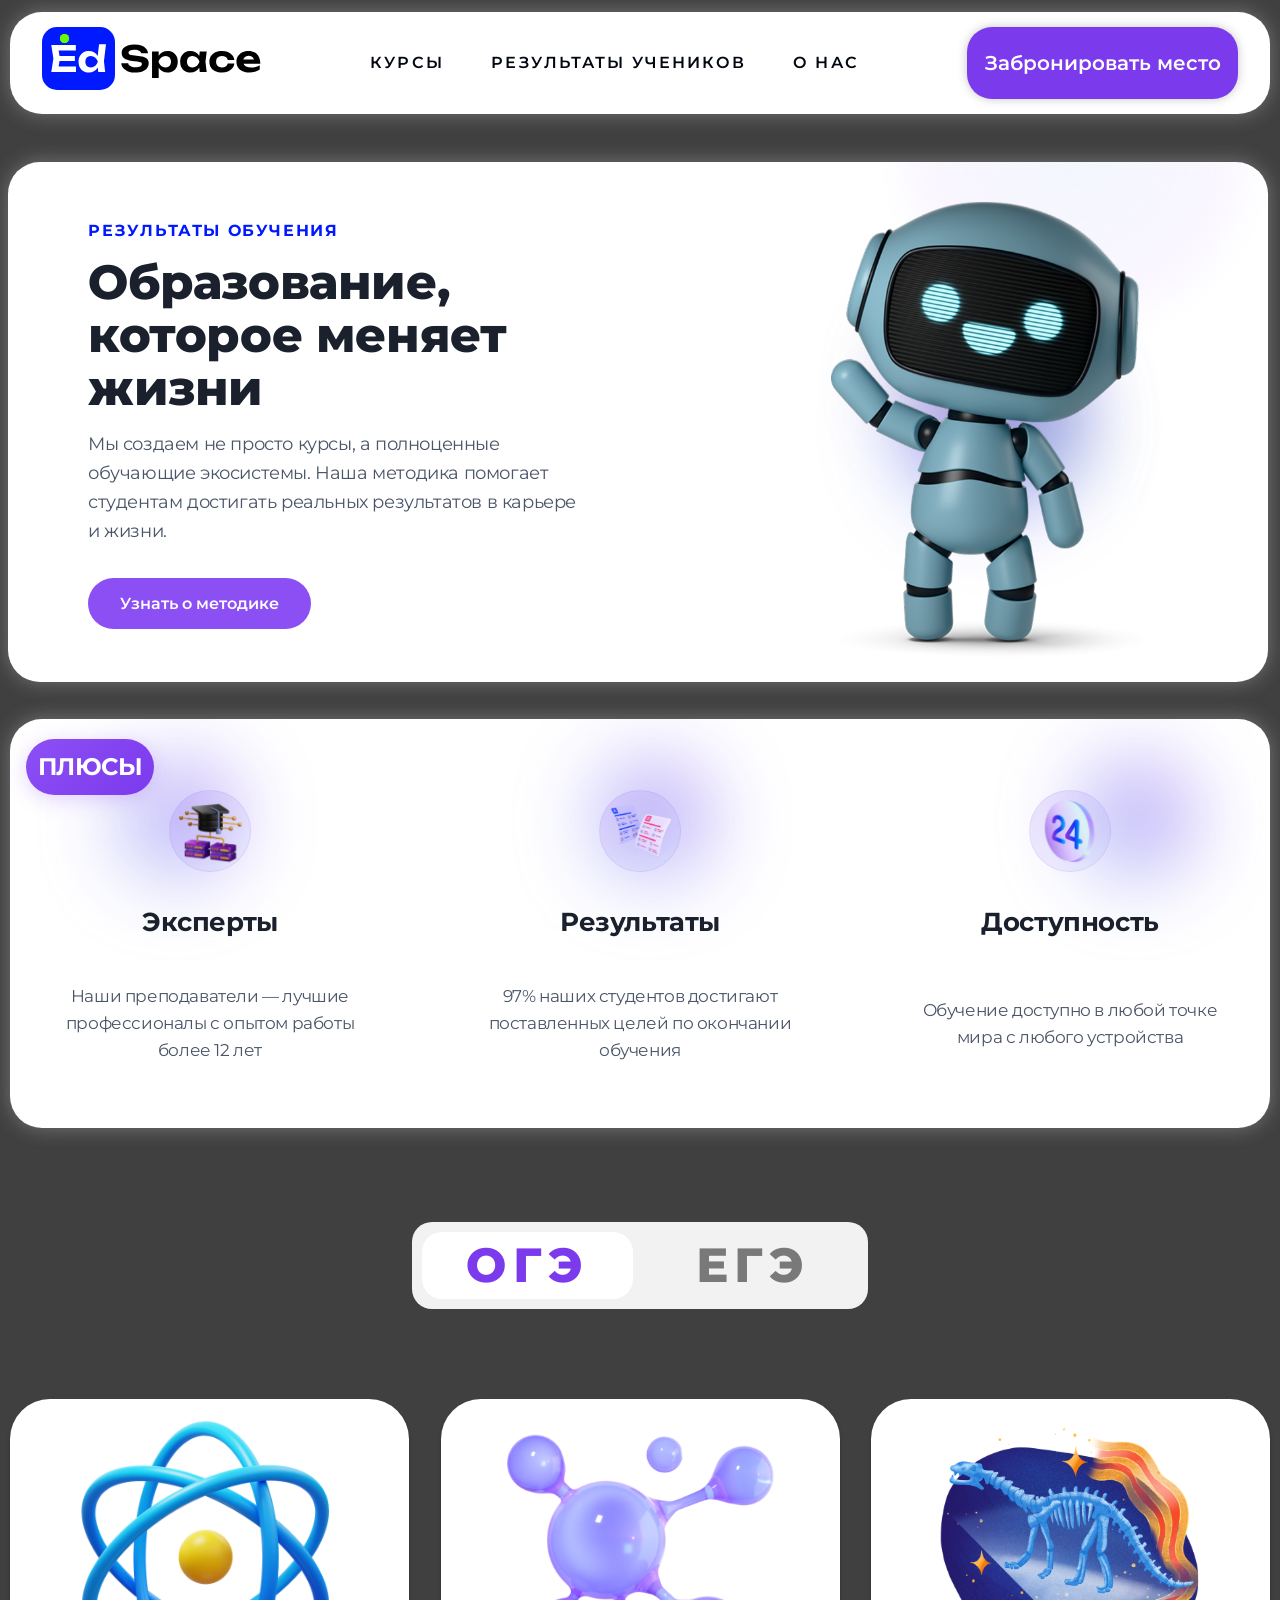
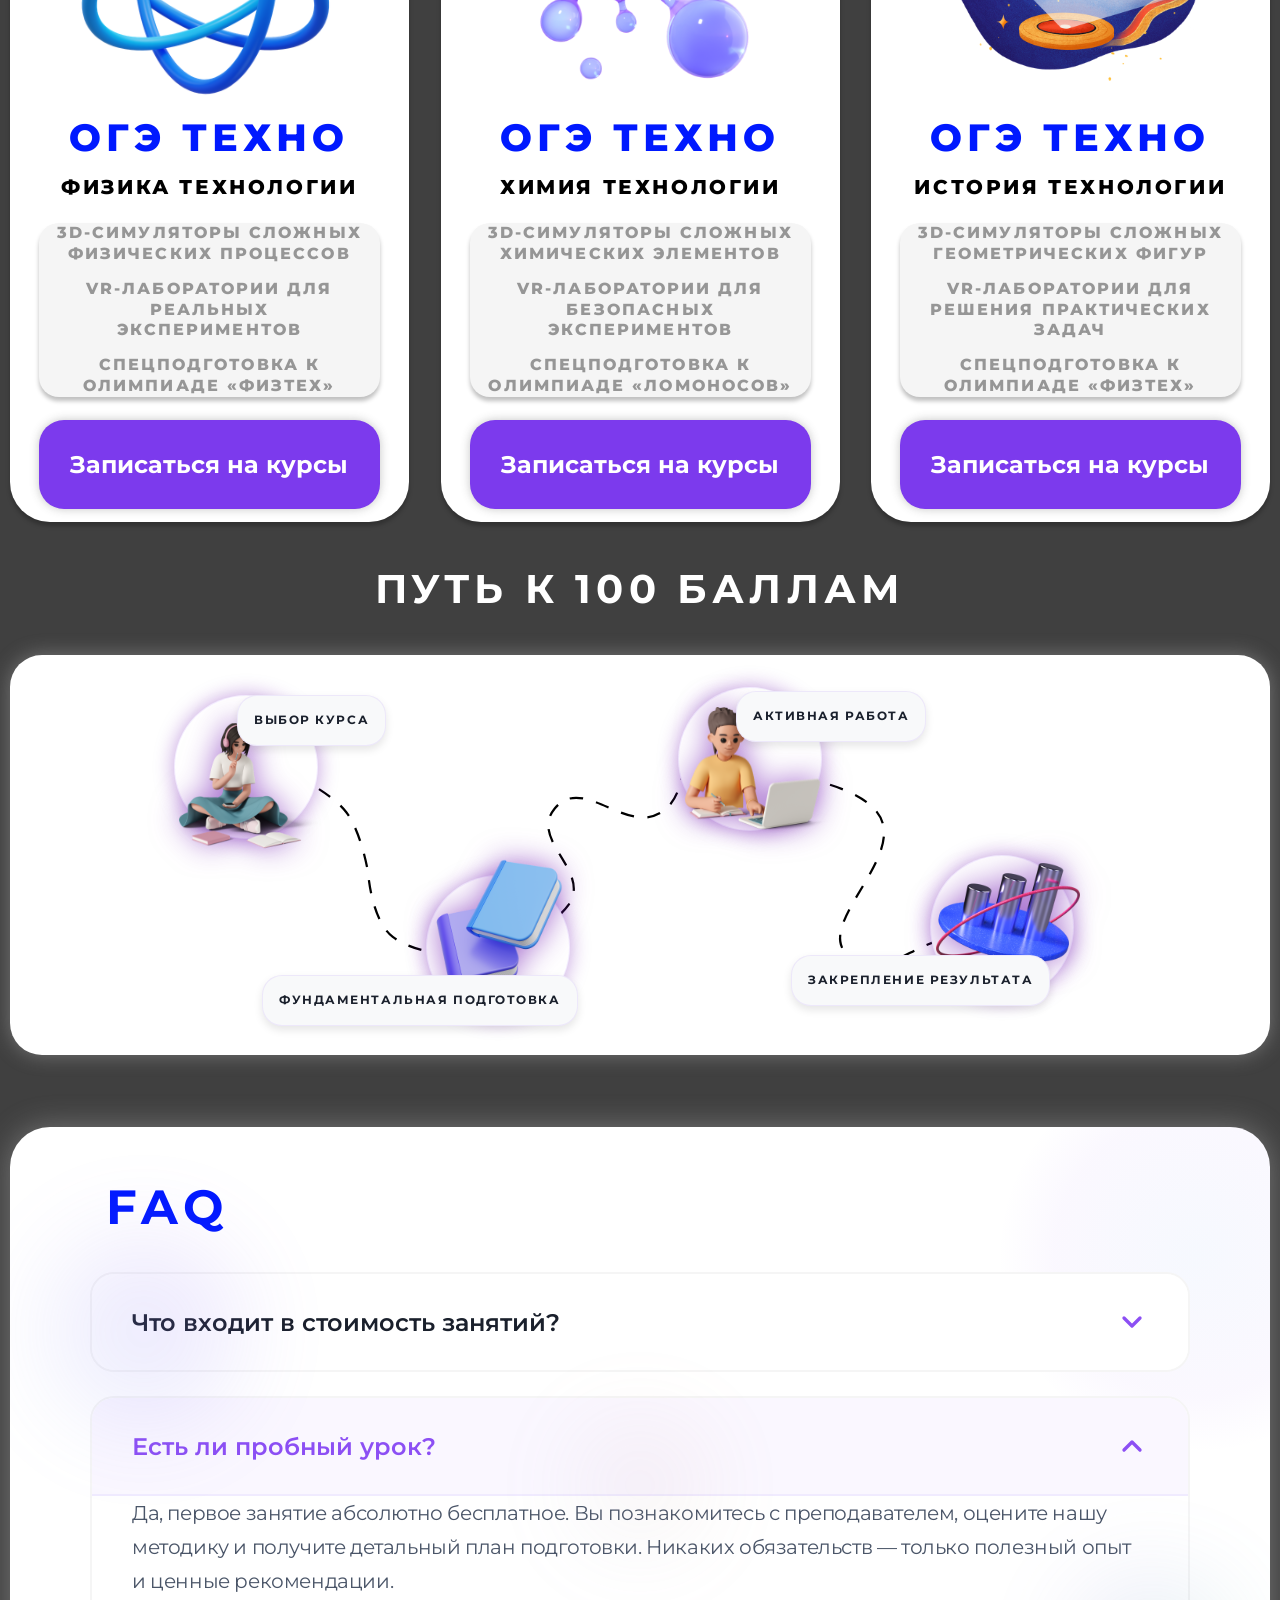
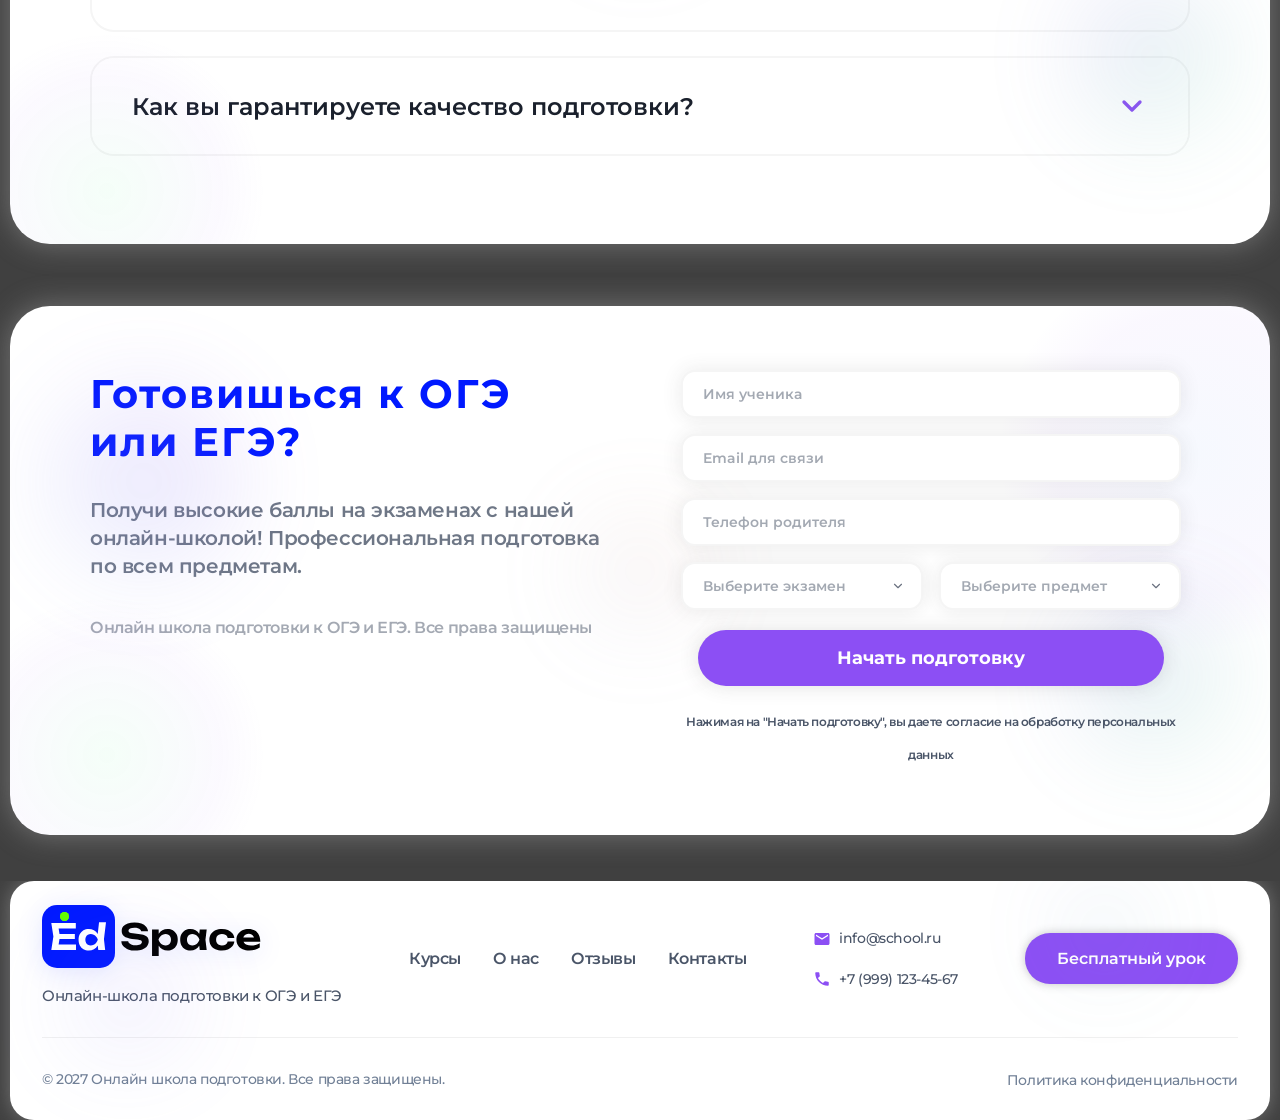
==== index.html @ c138b157 "начата новая страница" ====
<!DOCTYPE html>
<html lang="en">
<head>
    <meta charset="UTF-8">
    <meta name="viewport" content="width=device-width, initial-scale=1.0">
    <title>Document</title>
    <link rel="stylesheet" href="https://fonts.googleapis.com/css2?family=Montserrat:ital,wght@0,100..900;1,100..900&display=swap">
    <link rel="stylesheet" href="./style.css">
</head>
<body>
 <div class="first-section">
    <header>
        <!-- Оберните SVG в ссылку на главную страницу -->
        <a href="index.html" class="logo-link">
            <svg
                class="logo"
                width="220"
                height="63"
                viewBox="0 0 220 63"
                fill="none"
                xmlns="http://www.w3.org/2000/svg"
            >
                <!-- ваш SVG код остается без изменений -->
                <rect width="73" height="63" rx="15" fill="#0019FF"/>
                <path d="M32.844 28.98V34.02H13.296V28.98H32.844ZM17.904 31.5L16.104 42.66L13.26 39.42H33.996V45H9.3L11.388 31.5L9.3 18H33.816V23.58H13.26L16.104 20.34L17.904 31.5ZM56.2598 45L55.3598 37.26L56.5838 34.812L55.3958 31.716L57.0518 17.28H63.9998L61.9478 34.236L63.1718 45H56.2598ZM57.8078 34.74C57.4478 36.924 56.7638 38.832 55.7558 40.464C54.7478 42.072 53.4758 43.332 51.9398 44.244C50.4038 45.132 48.6758 45.576 46.7558 45.576C44.7398 45.576 42.9638 45.12 41.4278 44.208C39.9158 43.296 38.7278 42.036 37.8638 40.428C36.9998 38.796 36.5678 36.9 36.5678 34.74C36.5678 32.58 36.9998 30.696 37.8638 29.088C38.7278 27.456 39.9158 26.184 41.4278 25.272C42.9638 24.36 44.7398 23.904 46.7558 23.904C48.6758 23.904 50.4038 24.36 51.9398 25.272C53.4758 26.16 54.7478 27.408 55.7558 29.016C56.7878 30.624 57.4718 32.532 57.8078 34.74ZM43.3358 34.74C43.3358 35.844 43.5638 36.828 44.0198 37.692C44.4758 38.532 45.0998 39.204 45.8918 39.708C46.7078 40.188 47.6438 40.428 48.6998 40.428C49.7558 40.428 50.7518 40.188 51.6878 39.708C52.6478 39.204 53.4878 38.532 54.2078 37.692C54.9278 36.828 55.4678 35.844 55.8278 34.74C55.4678 33.636 54.9278 32.664 54.2078 31.824C53.4878 30.96 52.6478 30.288 51.6878 29.808C50.7518 29.304 49.7558 29.052 48.6998 29.052C47.6438 29.052 46.7078 29.304 45.8918 29.808C45.0998 30.288 44.4758 30.96 44.0198 31.824C43.5638 32.664 43.3358 33.636 43.3358 34.74Z" fill="white"/>
                <circle cx="22.5" cy="11.5" r="4.5" fill="#62FF00"/>
                <path d="M79.332 36.18H86.208C86.328 36.996 86.7 37.716 87.324 38.34C87.948 38.964 88.776 39.444 89.808 39.78C90.864 40.116 92.088 40.284 93.48 40.284C95.472 40.284 97.032 40.008 98.16 39.456C99.312 38.904 99.888 38.124 99.888 37.116C99.888 36.348 99.552 35.76 98.88 35.352C98.232 34.92 97.008 34.608 95.208 34.416L89.988 33.876C86.364 33.516 83.736 32.676 82.104 31.356C80.496 30.036 79.692 28.236 79.692 25.956C79.692 24.156 80.22 22.62 81.276 21.348C82.356 20.076 83.856 19.104 85.776 18.432C87.72 17.76 89.988 17.424 92.58 17.424C95.148 17.424 97.416 17.796 99.384 18.54C101.352 19.284 102.924 20.316 104.1 21.636C105.276 22.956 105.912 24.504 106.008 26.28H99.132C99.036 25.536 98.7 24.912 98.124 24.408C97.572 23.88 96.816 23.472 95.856 23.184C94.92 22.872 93.792 22.716 92.472 22.716C90.648 22.716 89.196 22.98 88.116 23.508C87.06 24.012 86.532 24.744 86.532 25.704C86.532 26.424 86.844 26.988 87.468 27.396C88.116 27.804 89.256 28.104 90.888 28.296L96.396 28.908C98.916 29.172 100.932 29.592 102.444 30.168C103.956 30.744 105.048 31.536 105.72 32.544C106.392 33.552 106.728 34.824 106.728 36.36C106.728 38.208 106.164 39.828 105.036 41.22C103.932 42.588 102.372 43.656 100.356 44.424C98.364 45.192 96.036 45.576 93.372 45.576C90.612 45.576 88.188 45.18 86.1 44.388C84.036 43.596 82.404 42.504 81.204 41.112C80.028 39.696 79.404 38.052 79.332 36.18ZM110.043 24.48H116.703V30.672L116.451 31.536V36.864L116.703 38.448V50.94H110.043V24.48ZM114.507 34.74C114.867 32.532 115.551 30.624 116.559 29.016C117.567 27.408 118.839 26.16 120.375 25.272C121.935 24.36 123.663 23.904 125.559 23.904C127.575 23.904 129.339 24.36 130.851 25.272C132.387 26.184 133.587 27.456 134.451 29.088C135.315 30.696 135.747 32.58 135.747 34.74C135.747 36.9 135.315 38.796 134.451 40.428C133.587 42.036 132.387 43.296 130.851 44.208C129.339 45.12 127.575 45.576 125.559 45.576C123.639 45.576 121.911 45.132 120.375 44.244C118.863 43.332 117.603 42.072 116.595 40.464C115.587 38.832 114.891 36.924 114.507 34.74ZM128.979 34.74C128.979 33.636 128.751 32.664 128.295 31.824C127.839 30.96 127.203 30.288 126.387 29.808C125.595 29.304 124.683 29.052 123.651 29.052C122.595 29.052 121.587 29.304 120.627 29.808C119.667 30.288 118.827 30.96 118.107 31.824C117.411 32.664 116.871 33.636 116.487 34.74C116.871 35.844 117.411 36.828 118.107 37.692C118.827 38.532 119.667 39.204 120.627 39.708C121.587 40.188 122.595 40.428 123.651 40.428C124.683 40.428 125.595 40.188 126.387 39.708C127.203 39.204 127.839 38.532 128.295 37.692C128.751 36.828 128.979 35.844 128.979 34.74ZM157.765 45L156.865 37.548L157.837 34.74L156.865 31.968L157.765 24.48H164.713L163.453 34.74L164.713 45H157.765ZM159.421 34.74C159.061 36.924 158.377 38.832 157.369 40.464C156.361 42.072 155.089 43.332 153.553 44.244C152.017 45.132 150.289 45.576 148.369 45.576C146.353 45.576 144.577 45.12 143.041 44.208C141.529 43.296 140.341 42.036 139.477 40.428C138.613 38.796 138.181 36.9 138.181 34.74C138.181 32.58 138.613 30.696 139.477 29.088C140.341 27.456 141.529 26.184 143.041 25.272C144.577 24.36 146.353 23.904 148.369 23.904C150.289 23.904 152.017 24.36 153.553 25.272C155.089 26.16 156.361 27.408 157.369 29.016C158.401 30.624 159.085 32.532 159.421 34.74ZM144.949 34.74C144.949 35.844 145.177 36.828 145.633 37.692C146.089 38.532 146.713 39.204 147.505 39.708C148.321 40.188 149.257 40.428 150.313 40.428C151.369 40.428 152.365 40.188 153.301 39.708C154.261 39.204 155.101 38.532 155.821 37.692C156.541 36.828 157.081 35.844 157.441 34.74C157.081 33.636 156.541 32.664 155.821 31.824C155.101 30.96 154.261 30.288 153.301 29.808C152.365 29.304 151.369 29.052 150.313 29.052C149.257 29.052 148.321 29.304 147.505 29.808C146.713 30.288 146.089 30.96 145.633 31.824C145.177 32.664 144.949 33.636 144.949 34.74ZM192.343 36.468C192.151 38.268 191.479 39.852 190.327 41.22C189.199 42.588 187.735 43.656 185.935 44.424C184.159 45.192 182.155 45.576 179.923 45.576C177.451 45.576 175.267 45.12 173.371 44.208C171.475 43.296 169.999 42.024 168.943 40.392C167.887 38.76 167.359 36.876 167.359 34.74C167.359 32.604 167.887 30.72 168.943 29.088C169.999 27.456 171.475 26.184 173.371 25.272C175.267 24.36 177.451 23.904 179.923 23.904C182.155 23.904 184.159 24.288 185.935 25.056C187.735 25.824 189.199 26.892 190.327 28.26C191.479 29.604 192.151 31.188 192.343 33.012H185.683C185.419 31.692 184.759 30.684 183.703 29.988C182.671 29.292 181.411 28.944 179.923 28.944C178.747 28.944 177.715 29.172 176.827 29.628C175.963 30.084 175.291 30.744 174.811 31.608C174.331 32.472 174.091 33.516 174.091 34.74C174.091 35.964 174.331 37.008 174.811 37.872C175.291 38.736 175.963 39.396 176.827 39.852C177.715 40.308 178.747 40.536 179.923 40.536C181.435 40.536 182.707 40.176 183.739 39.456C184.771 38.712 185.419 37.716 185.683 36.468H192.343ZM207.209 45.576C204.761 45.576 202.565 45.12 200.621 44.208C198.701 43.296 197.189 42.024 196.085 40.392C194.981 38.76 194.429 36.852 194.429 34.668C194.429 32.532 194.957 30.66 196.013 29.052C197.069 27.444 198.521 26.184 200.369 25.272C202.241 24.36 204.353 23.904 206.705 23.904C209.105 23.904 211.169 24.432 212.897 25.488C214.625 26.544 215.957 28.032 216.893 29.952C217.829 31.872 218.297 34.128 218.297 36.72H199.793V32.508H214.625L212.213 34.02C212.141 32.892 211.865 31.944 211.385 31.176C210.929 30.384 210.317 29.784 209.549 29.376C208.781 28.944 207.869 28.728 206.813 28.728C205.661 28.728 204.665 28.956 203.825 29.412C202.985 29.868 202.325 30.504 201.845 31.32C201.389 32.136 201.161 33.084 201.161 34.164C201.161 35.532 201.461 36.696 202.061 37.656C202.685 38.616 203.573 39.348 204.725 39.852C205.901 40.356 207.329 40.608 209.009 40.608C210.545 40.608 212.081 40.404 213.617 39.996C215.153 39.564 216.533 38.964 217.757 38.196V42.552C216.365 43.512 214.769 44.256 212.969 44.784C211.193 45.312 209.273 45.576 207.209 45.576Z" fill="black"/>
                <circle cx="22.5" cy="11.5" r="4.5" fill="#62FF00"/>
            </svg>
        </a>
        
        <nav class="desktop-nav">
            <a href="index2.html">Курсы</a>
            <a href="index3.html">Результаты учеников</a>
            <a href="#">О нас</a>
        </nav>
        
        <div class="application">
            <button class="open-company-modal">Забронировать место</button>
        </div>
        
        <!-- Бургер-меню -->
        <div class="burger-button">
            <div class="open-mobile-menu"></div>
        </div>
        
        <!-- Мобильное меню -->
        <div class="mobile-menu">
            <a href="index2.html" class="mobile-nav-link">Курсы</a>
            <a href="index3.html" class="mobile-nav-link">Результаты учеников</a>
            <a href="#" class="mobile-nav-link">О нас</a>
            <button class="mobile-application-btn">Забронировать место</button>
        </div>
    </header>
</div>
     
<div class="herocontainer">
    <div class="hero--info">
       <div class="image-glow glow-1"></div>
                <div class="image-glow glow-2"></div>
                <div class="image-glow glow-3"></div>
                <div class="shimmer-effect"></div>
        <div class="hero--content">
            <h2>Результаты обучения</h2>
            <h1>Образование, которое меняет жизни</h1>
            <p>Мы создаем не просто курсы, а полноценные обучающие экосистемы. Наша методика помогает студентам достигать реальных результатов в карьере и жизни.</p>
            <button class="btn">Узнать о методике</button>
        </div>
        <div class="hero--image">
            <img src="./img/1556.png" alt="">
        </div>
    </div>
</div>

 <section class="benefits">
        <div class="benefits__container">
            <div class="benefits__badge">Плюсы</div>
            
            
            <div class="benefits-glow benefits-glow-1"></div>
            <div class="benefits-glow benefits-glow-2"></div>
            <div class="benefits-glow benefits-glow-3"></div>
            
            <div class="benefits__items">
                <div class="benefits__item">
                    <div class="benefits__img-wrapper">
                        <img src="./img/1.png" alt="Expert" class="benefits__icon">
                    </div>
                    <h3 class="benefits__title">Эксперты</h3>
                    <p class="benefits__desc">Наши преподаватели — лучшие профессионалы с опытом работы более 12 лет</p>
                </div>
                
                <div class="benefits__item">
                    <div class="benefits__img-wrapper">
                        <img src="./img/2.png" alt="Results" class="benefits__icon">
                    </div>
                    <h3 class="benefits__title">Результаты</h3>
                    <p class="benefits__desc">97% наших студентов достигают поставленных целей по окончании обучения</p>
                </div>
                
                <div class="benefits__item">
                    <div class="benefits__img-wrapper">
                        <img src="./img/3.png" alt="Accessibility" class="benefits__icon">
                    </div>
                    <h3 class="benefits__title">Доступность</h3>
                    <p class="benefits__desc">Обучение доступно в любой точке мира с любого устройства</p>
                </div>
            </div>
        </div>
    </section>
    
    <div class="cards-section">
        <div class="switch">
            <h1 class="hFirst active switch-btn">ОГЭ</h1>
            <h1 class="hSecond switch-btn">ЕГЭ</h1>
        </div>

        <div class="cards-block">
            <div class="card">
                <div class="content">
                    <div class="head-content">
                        <img src="./img/react.svg" alt="">
                        <h2 class="h2">ОГЭ ТЕХНО</h2>
                        <p>Физика Технологии</p>
                    </div>
                    <div class="main-content">
                        <p>3D-симуляторы сложных физических процессов</p>
                        <p>VR-лаборатории для реальных экспериментов</p>
                        <p> Спецподготовка к олимпиаде «Физтех»</p>
                    </div>
                    <button>Записаться на курсы</button>
                </div>
            </div>
            <div class="card">
                <div class="content">
                    <div class="head-content">
                        <img src="./img/react2.svg" alt="">
                        <h2 class="h2">ОГЭ ТЕХНО</h2>
                        <p>Химия технологии</p>
                    </div>
                    <div class="main-content">
                        <p>3D-симуляторы сложных химических элементов</p>
                        <p>VR-лаборатории для безопасных экспериментов</p>
                        <p> Спецподготовка к олимпиаде «Ломоносов»</p>
                    </div>
                    <button>Записаться на курсы</button>
                </div>
            </div>
            <div class="card">
                <div class="content">
                    <div class="head-content">
                        <img src="./img/cv.svg" alt="">
                        <h2 class="h2">ОГЭ ТЕХНО</h2>
                        <p>История Технологии</p>
                    </div>
                    <div class="main-content">
                        <p>3D-симуляторы сложных геометрических фигур</p>
                        <p>VR-лаборатории для решения практических задач</p>
                        <p> Спецподготовка к олимпиаде «Физтех»</p>
                    </div>
                    <button class="open-company-modal">Записаться на курсы</button>
                </div>
            </div>
        </div>
    </div>
   

     <div class="fourth-section">
      <h1>ПУТЬ К 100 БАЛЛАМ</h1>
      <div class="map-block">
        <div class="circle CFT"></div>
        <div class="circle CS"></div>
        <div class="circle CT"></div>
        <div class="circle CF"></div>
        <p class="map-p1">Выбор курса</p>
        <p class="map-p2">фундаментальная подготовка</p>
        <p class="map-p3">Активная работа</p>
        <p class="map-p4">Закрепление результата</p>
        <img class="tractor" src="./img/w.svg" alt="" />
        <img class="seedling" src="./img/e.svg" alt="" />
        <img class="watering" src="./img/r.svg" alt="" />
        <img class="tree" src="./img/t.svg" alt="" />
        <img src="./img/Line 3.svg" alt="" class="line1" />
        <img src="./img/Line 4.svg" alt="" class="line2" />
        <img src="./img/Line 5.svg" alt="" class="line3" />
      </div>
    </div>
  
     <div class="accordion-section">
        <div class="accordion-container">
            
            <div class="accordion-glow glow-left"></div>
            <div class="accordion-glow glow-right"></div>
            <div class="accordion-glow glow-center"></div>

           
            <h2 class="accordion-title">FAQ</h2>

           
            <div class="accordion">
                <div class="accordion-item">
                    <button class="accordion-header">
                        Что входит в стоимость занятий?
                    </button>
                    <div class="accordion-content">
                        <p>В стоимость входят: сами занятия с преподавателем, все учебные материалы, доступ к онлайн-платформе, пробные тестирования, консультации куратора и регулярные отчеты о прогрессе. Дополнительных платежей нет.</p>
                    </div>
                </div>

                <div class="accordion-item active">
                    <button class="accordion-header">
                        Есть ли пробный урок?
                    </button>
                    <div class="accordion-content">
                        <p>Да, первое занятие абсолютно бесплатное. Вы познакомитесь с преподавателем, оцените нашу методику и получите детальный план подготовки. Никаких обязательств — только полезный опыт и ценные рекомендации.</p>
                    </div>
                </div>

                <div class="accordion-item">
                    <button class="accordion-header">
                        Как вы гарантируете качество подготовки?
                    </button>
                    <div class="accordion-content">
                        <p>Все наши преподаватели проходят многоэтапный отбор и регулярное повышение квалификации. Мы используем только актуальные материалы ФИПИ, отслеживаем прогресс каждого ученика и корректируем программу при необходимости.</p>
                    </div>
                </div>
            </div>
        </div>
    </div>


     <div class="seven-section">
        <div class="form-container">
           
            <div class="form-glow glow-left"></div>
            <div class="form-glow glow-right"></div>
            <div class="form-glow glow-center"></div>

            <div class="form-text-block">
                <div class="form-text-head">
                    <h1>Готовишься к ОГЭ или ЕГЭ?</h1>
                    <h2>
                        Получи высокие баллы на экзаменах с нашей онлайн-школой! 
                        Профессиональная подготовка по всем предметам.
                    </h2>
                </div>
                <p>Онлайн школа подготовки к ОГЭ и ЕГЭ. Все права защищены</p>
            </div>
            
            <div class="form-block">
                <div class="success-message" id="successMessage">
                    Заявка успешно отправлена! Наш менеджер свяжется с вами для консультации.
                </div>
                
                <form id="applicationForm" class="application-form">
                    <div class="inputs-block">
                        <div class="names">
                            <div class="form-group">
                                <input
                                    type="text"
                                    placeholder="Имя ученика"
                                    id="firstName"
                                    name="firstName"
                                />
                                <div class="error-message" id="firstNameError">Пожалуйста, введите имя</div>
                            </div>
                        </div>
                        
                        <div class="form-group">
                            <input type="email" placeholder="Email для связи" id="email" name="email" />
                            <div class="error-message" id="emailError">Пожалуйста, введите корректный email</div>
                        </div>
                        
                        <div class="form-group">
                            <input
                                type="tel"
                                placeholder="Телефон родителя"
                                id="phone"
                                name="phone"
                            />
                            <div class="error-message" id="phoneError">Пожалуйста, введите корректный номер телефона</div>
                        </div>
                        
                        <div class="drop-inputs">
                            <div class="form-group">
                                <input
                                    list="exam-list"
                                    name="exam"
                                    placeholder="Выберите экзамен"
                                    class="custom-input"
                                    id="exam"
                                />
                                <datalist id="exam-list">
                                    <option value="ОГЭ"></option>
                                    <option value="ЕГЭ"></option>
                                </datalist>
                                <div class="error-message" id="examError">Пожалуйста, выберите экзамен</div>
                            </div>
                            
                            <div class="form-group">
                                <input
                                    list="subject-list"
                                    name="subject"
                                    placeholder="Выберите предмет"
                                    class="custom-input"
                                    id="subject"
                                />
                                <datalist id="subject-list">
                                    <option value="Математика"></option>
                                    <option value="Русский язык"></option>
                                    <option value="Физика"></option>
                                    <option value="Химия"></option>
                                    <option value="Биология"></option>
                                    <option value="История"></option>
                                    <option value="Обществознание"></option>
                                    <option value="Английский язык"></option>
                                    <option value="Информатика"></option>
                                    <option value="Литература"></option>
                                    <option value="География"></option>
                                </datalist>
                                <div class="error-message" id="subjectError">Пожалуйста, выберите предмет</div>
                            </div>
                        </div>
                    </div>
                </form>
                
                <button type="submit" class="submit-application-btn" id="submitBtn">
                    Начать подготовку
                </button>
                
                <p>
                    Нажимая на "Начать подготовку", вы даете согласие на обработку
                    персональных данных
                </p>
            </div>
        </div>
    </div>
    



<footer class="footer-section">
    <div class="footer-container">
        <div class="footer-block">
            <!-- Основной контент подвала -->
            <div class="footer-content">
                <!-- Лого и описание -->
                <div class="footer-brand">
                    <svg class="footer-logo" width="220" height="63" viewBox="0 0 220 63" fill="none">
                        <rect width="73" height="63" rx="15" fill="#0019FF"/>
                        <path d="M32.844 28.98V34.02H13.296V28.98H32.844ZM17.904 31.5L16.104 42.66L13.26 39.42H33.996V45H9.3L11.388 31.5L9.3 18H33.816V23.58H13.26L16.104 20.34L17.904 31.5ZM56.2598 45L55.3598 37.26L56.5838 34.812L55.3958 31.716L57.0518 17.28H63.9998L61.9478 34.236L63.1718 45H56.2598ZM57.8078 34.74C57.4478 36.924 56.7638 38.832 55.7558 40.464C54.7478 42.072 53.4758 43.332 51.9398 44.244C50.4038 45.132 48.6758 45.576 46.7558 45.576C44.7398 45.576 42.9638 45.12 41.4278 44.208C39.9158 43.296 38.7278 42.036 37.8638 40.428C36.9998 38.796 36.5678 36.9 36.5678 34.74C36.5678 32.58 36.9998 30.696 37.8638 29.088C38.7278 27.456 39.9158 26.184 41.4278 25.272C42.9638 24.36 44.7398 23.904 46.7558 23.904C48.6758 23.904 50.4038 24.36 51.9398 25.272C53.4758 26.16 54.7478 27.408 55.7558 29.016C56.7878 30.624 57.4718 32.532 57.8078 34.74ZM43.3358 34.74C43.3358 35.844 43.5638 36.828 44.0198 37.692C44.4758 38.532 45.0998 39.204 45.8918 39.708C46.7078 40.188 47.6438 40.428 48.6998 40.428C49.7558 40.428 50.7518 40.188 51.6878 39.708C52.6478 39.204 53.4878 38.532 54.2078 37.692C54.9278 36.828 55.4678 35.844 55.8278 34.74C55.4678 33.636 54.9278 32.664 54.2078 31.824C53.4878 30.96 52.6478 30.288 51.6878 29.808C50.7518 29.304 49.7558 29.052 48.6998 29.052C47.6438 29.052 46.7078 29.304 45.8918 29.808C45.0998 30.288 44.4758 30.96 44.0198 31.824C43.5638 32.664 43.3358 33.636 43.3358 34.74Z" fill="white"/>
                        <circle cx="22.5" cy="11.5" r="4.5" fill="#62FF00"/>
                        <path d="M79.332 36.18H86.208C86.328 36.996 86.7 37.716 87.324 38.34C87.948 38.964 88.776 39.444 89.808 39.78C90.864 40.116 92.088 40.284 93.48 40.284C95.472 40.284 97.032 40.008 98.16 39.456C99.312 38.904 99.888 38.124 99.888 37.116C99.888 36.348 99.552 35.76 98.88 35.352C98.232 34.92 97.008 34.608 95.208 34.416L89.988 33.876C86.364 33.516 83.736 32.676 82.104 31.356C80.496 30.036 79.692 28.236 79.692 25.956C79.692 24.156 80.22 22.62 81.276 21.348C82.356 20.076 83.856 19.104 85.776 18.432C87.72 17.76 89.988 17.424 92.58 17.424C95.148 17.424 97.416 17.796 99.384 18.54C101.352 19.284 102.924 20.316 104.1 21.636C105.276 22.956 105.912 24.504 106.008 26.28H99.132C99.036 25.536 98.7 24.912 98.124 24.408C97.572 23.88 96.816 23.472 95.856 23.184C94.92 22.872 93.792 22.716 92.472 22.716C90.648 22.716 89.196 22.98 88.116 23.508C87.06 24.012 86.532 24.744 86.532 25.704C86.532 26.424 86.844 26.988 87.468 27.396C88.116 27.804 89.256 28.104 90.888 28.296L96.396 28.908C98.916 29.172 100.932 29.592 102.444 30.168C103.956 30.744 105.048 31.536 105.72 32.544C106.392 33.552 106.728 34.824 106.728 36.36C106.728 38.208 106.164 39.828 105.036 41.22C103.932 42.588 102.372 43.656 100.356 44.424C98.364 45.192 96.036 45.576 93.372 45.576C90.612 45.576 88.188 45.18 86.1 44.388C84.036 43.596 82.404 42.504 81.204 41.112C80.028 39.696 79.404 38.052 79.332 36.18ZM110.043 24.48H116.703V30.672L116.451 31.536V36.864L116.703 38.448V50.94H110.043V24.48ZM114.507 34.74C114.867 32.532 115.551 30.624 116.559 29.016C117.567 27.408 118.839 26.16 120.375 25.272C121.935 24.36 123.663 23.904 125.559 23.904C127.575 23.904 129.339 24.36 130.851 25.272C132.387 26.184 133.587 27.456 134.451 29.088C135.315 30.696 135.747 32.58 135.747 34.74C135.747 36.9 135.315 38.796 134.451 40.428C133.587 42.036 132.387 43.296 130.851 44.208C129.339 45.12 127.575 45.576 125.559 45.576C123.639 45.576 121.911 45.132 120.375 44.244C118.863 43.332 117.603 42.072 116.595 40.464C115.587 38.832 114.891 36.924 114.507 34.74ZM128.979 34.74C128.979 33.636 128.751 32.664 128.295 31.824C127.839 30.96 127.203 30.288 126.387 29.808C125.595 29.304 124.683 29.052 123.651 29.052C122.595 29.052 121.587 29.304 120.627 29.808C119.667 30.288 118.827 30.96 118.107 31.824C117.411 32.664 116.871 33.636 116.487 34.74C116.871 35.844 117.411 36.828 118.107 37.692C118.827 38.532 119.667 39.204 120.627 39.708C121.587 40.188 122.595 40.428 123.651 40.428C124.683 40.428 125.595 40.188 126.387 39.708C127.203 39.204 127.839 38.532 128.295 37.692C128.751 36.828 128.979 35.844 128.979 34.74ZM157.765 45L156.865 37.548L157.837 34.74L156.865 31.968L157.765 24.48H164.713L163.453 34.74L164.713 45H157.765ZM159.421 34.74C159.061 36.924 158.377 38.832 157.369 40.464C156.361 42.072 155.089 43.332 153.553 44.244C152.017 45.132 150.289 45.576 148.369 45.576C146.353 45.576 144.577 45.12 143.041 44.208C141.529 43.296 140.341 42.036 139.477 40.428C138.613 38.796 138.181 36.9 138.181 34.74C138.181 32.58 138.613 30.696 139.477 29.088C140.341 27.456 141.529 26.184 143.041 25.272C144.577 24.36 146.353 23.904 148.369 23.904C150.289 23.904 152.017 24.36 153.553 25.272C155.089 26.16 156.361 27.408 157.369 29.016C158.401 30.624 159.085 32.532 159.421 34.74ZM144.949 34.74C144.949 35.844 145.177 36.828 145.633 37.692C146.089 38.532 146.713 39.204 147.505 39.708C148.321 40.188 149.257 40.428 150.313 40.428C151.369 40.428 152.365 40.188 153.301 39.708C154.261 39.204 155.101 38.532 155.821 37.692C156.541 36.828 157.081 35.844 157.441 34.74C157.081 33.636 156.541 32.664 155.821 31.824C155.101 30.96 154.261 30.288 153.301 29.808C152.365 29.304 151.369 29.052 150.313 29.052C149.257 29.052 148.321 29.304 147.505 29.808C146.713 30.288 146.089 30.96 145.633 31.824C145.177 32.664 144.949 33.636 144.949 34.74ZM192.343 36.468C192.151 38.268 191.479 39.852 190.327 41.22C189.199 42.588 187.735 43.656 185.935 44.424C184.159 45.192 182.155 45.576 179.923 45.576C177.451 45.576 175.267 45.12 173.371 44.208C171.475 43.296 169.999 42.024 168.943 40.392C167.887 38.76 167.359 36.876 167.359 34.74C167.359 32.604 167.887 30.72 168.943 29.088C169.999 27.456 171.475 26.184 173.371 25.272C175.267 24.36 177.451 23.904 179.923 23.904C182.155 23.904 184.159 24.288 185.935 25.056C187.735 25.824 189.199 26.892 190.327 28.26C191.479 29.604 192.151 31.188 192.343 33.012H185.683C185.419 31.692 184.759 30.684 183.703 29.988C182.671 29.292 181.411 28.944 179.923 28.944C178.747 28.944 177.715 29.172 176.827 29.628C175.963 30.084 175.291 30.744 174.811 31.608C174.331 32.472 174.091 33.516 174.091 34.74C174.091 35.964 174.331 37.008 174.811 37.872C175.291 38.736 175.963 39.396 176.827 39.852C177.715 40.308 178.747 40.536 179.923 40.536C181.435 40.536 182.707 40.176 183.739 39.456C184.771 38.712 185.419 37.716 185.683 36.468H192.343ZM207.209 45.576C204.761 45.576 202.565 45.12 200.621 44.208C198.701 43.296 197.189 42.024 196.085 40.392C194.981 38.76 194.429 36.852 194.429 34.668C194.429 32.532 194.957 30.66 196.013 29.052C197.069 27.444 198.521 26.184 200.369 25.272C202.241 24.36 204.353 23.904 206.705 23.904C209.105 23.904 211.169 24.432 212.897 25.488C214.625 26.544 215.957 28.032 216.893 29.952C217.829 31.872 218.297 34.128 218.297 36.72H199.793V32.508H214.625L212.213 34.02C212.141 32.892 211.865 31.944 211.385 31.176C210.929 30.384 210.317 29.784 209.549 29.376C208.781 28.944 207.869 28.728 206.813 28.728C205.661 28.728 204.665 28.956 203.825 29.412C202.985 29.868 202.325 30.504 201.845 31.32C201.389 32.136 201.161 33.084 201.161 34.164C201.161 35.532 201.461 36.696 202.061 37.656C202.685 38.616 203.573 39.348 204.725 39.852C205.901 40.356 207.329 40.608 209.009 40.608C210.545 40.608 212.081 40.404 213.617 39.996C215.153 39.564 216.533 38.964 217.757 38.196V42.552C216.365 43.512 214.769 44.256 212.969 44.784C211.193 45.312 209.273 45.576 207.209 45.576Z" fill="black"/>
                        <circle cx="22.5" cy="11.5" r="4.5" fill="#62FF00"/>
                    </svg>
                    <p class="footer-tagline">
                        Онлайн-школа подготовки к ОГЭ и ЕГЭ
                    </p>
                </div>

                <!-- Навигация -->
                <div class="footer-nav">
                    <a href="#" class="footer-link">Курсы</a>
                    <a href="#" class="footer-link">О нас</a>
                    <a href="#" class="footer-link">Отзывы</a>
                    <a href="#" class="footer-link">Контакты</a>
                </div>

                <!-- Контакты -->
                <div class="footer-contacts">
                    <div class="contact-item">
                        <svg width="18" height="18" viewBox="0 0 24 24" fill="#8C4FF4">
                            <path d="M20 4H4c-1.1 0-1.99.9-1.99 2L2 18c0 1.1.9 2 2 2h16c1.1 0 2-.9 2-2V6c0-1.1-.9-2-2-2zm0 4l-8 5-8-5V6l8 5 8-5v2z"/>
                        </svg>
                        <span>info@school.ru</span>
                    </div>
                    <div class="contact-item">
                        <svg width="18" height="18" viewBox="0 0 24 24" fill="#8C4FF4">
                            <path d="M6.62 10.79c1.44 2.83 3.76 5.14 6.59 6.59l2.2-2.2c.27-.27.67-.36 1.02-.24 1.12.37 2.33.57 3.57.57.55 0 1 .45 1 1V20c0 .55-.45 1-1 1-9.39 0-17-7.61-17-17 0-.55.45-1 1-1h3.5c.55 0 1 .45 1 1 0 1.25.2 2.45.57 3.57.11.35.03.74-.25 1.02l-2.2 2.2z"/>
                        </svg>
                        <span>+7 (999) 123-45-67</span>
                    </div>
                </div>

                <!-- Кнопка -->
                <button class="footer-btn open-company-modal">
                    Бесплатный урок
                </button>
            </div>

            <!-- Нижняя часть -->
            <div class="footer-bottom">
                <div class="copyright">
                    © 2027 Онлайн школа подготовки. Все права защищены.
                </div>
                <div class="legal-links">
                    <a href="#">Политика конфиденциальности</a>
                </div>
            </div>
        </div>
    </div>

   
    <div class="footer-glow glow-1"></div>
    <div class="footer-glow glow-2"></div>
</footer>

</body>
<script src="./script.js"></script>
</html>
---- style.css ----
*{
  font-family: "Montserrat", serif;
  margin: 0;
  padding: 0;
  box-sizing: border-box;
}
body {
  overflow-x: hidden;
  cursor: default;
  font-family: "Montserrat", serif;
  color: #d9d9d9;
  font-size: 1.25rem;
  line-height: 163%;
  letter-spacing: -0.02em;
  background-color: #404040;
  display: flex;
  flex-direction: column;
  align-items: center;
  gap: 0.875rem;
}


 .first-section {
            width: 100%;
            max-width: 115.1875rem;
            margin: 0 auto;
            padding: 0 0.625rem;
            box-sizing: border-box;
            position: sticky;
            z-index: 1000;
            top:0;
        }

        .first-section header {
            width: 100%;
            height: 6.375rem;
            display: flex;
            margin: 0.75rem 0;
            padding: 1.5rem 2rem;
            justify-content: space-between;
            align-items: center;
            background: #fff;
            border-radius: 2rem;
            box-shadow: 0 0 1.25rem #d9d9d95b;
            box-sizing: border-box;
            position: relative;
            transition: all 0.4s ease;
            z-index: 100;
        }

        .first-section header.menu-opened {
            border-radius: 2rem 2rem 0 0;
        }

        .first-section header.menu-opened.scrolled {
            border-radius: 1.5rem 1.5rem 0 0;
        }

        .first-section header.scrolled {
            background: rgba(255, 255, 255, 0.65) !important;
            backdrop-filter: blur(12px) saturate(200%);
            -webkit-backdrop-filter: blur(12px) saturate(200%);
            box-shadow: 0 4px 25px rgba(0, 0, 0, 0.1) !important;
            border: 1px solid rgba(255, 255, 255, 0.15);
            margin: 0.5rem 0;
            border-radius: 1.5rem;
        }

        .first-section header nav {
            display: flex;
            gap: 2.9375rem;
            flex-wrap: wrap;
            justify-content: center;
        }

        .first-section header nav a {
            text-transform: uppercase;
            font-family: "Montserrat", sans-serif;
            font-size: 1rem;
            text-decoration: none;
            font-weight: 600;
            letter-spacing: 0.13em;
            color: #030712;
            position: relative;
            white-space: nowrap;
        }

        .first-section header nav a::after {
            content: "";
            position: absolute;
            left: 0;
            bottom: -0.3125rem;
            width: 0;
            height: 0.125rem;
            background: #000;
            transition: width 0.3s ease;
        }

        .first-section header nav a:hover::after {
            width: 100%;
        }

        .first-section header .application {
            display: flex;
            align-items: center;
        }

        .first-section header .application button {
            width: 16.9375rem;
            height: 4.5rem;
            border-radius: 1.5625rem;
            border: none;
            background-color: #7C3AED;
            color: #fff;
            font-size: 1.25rem;
            font-weight: 600;
            font-family: "Montserrat", sans-serif;
            transition: all 0.3s ease;
            box-shadow: 0 0 0.625rem rgba(59, 59, 59, 0.29);
            cursor: pointer;
        }

        .first-section header .application button:hover {
            background-color: #8C4FF4;
        }

        .first-section header .application button:active {
            transform: scale(0.98);
        }

        /* Бургер-меню */
        .burger-button {
            padding: .5rem;
            background-color: var(--primary-lighter);
            border-radius: .75rem;
            display: none;
            cursor: pointer;
            align-items: center;
            justify-content: center;
            width: 2.5rem;
            height: 2.5rem;
        }

        .open-mobile-menu {
            width: 1.5rem;
            height: 1.5rem;
            background-image: url('data:image/svg+xml;utf8,<svg xmlns="http://www.w3.org/2000/svg" viewBox="0 0 100" fill="black"><path d="M3 18h18v-2H3v2zm0-5h18v-2H3v2zm0-7v2h18V6H3z"/></svg>');
            transition: background-image 0.3s ease;
        }

        .burger-button.active .open-mobile-menu {
            background-image: url('data:image/svg+xml;utf8,<svg xmlns="http://www.w3.org/2000/svg" viewBox="0 0 100" fill="black"><path d="M19 6.41L17.59 5 12 10.59 6.41 5 5 6.41 10.59 12 5 17.59 6.41 19 12 13.41 17.59 19 19 17.59 13.41 12z"/></svg>');
        }

        .mobile-menu {
            position: absolute;
            top: 100%;
            left: -0.625rem; /* Расширяем за пределы header */
            right: -0.625rem; /* Расширяем за пределы header */
            background: rgba(255, 255, 255, 0.85); /* Меньше прозрачности */
            backdrop-filter: blur(12px) saturate(200%);
            -webkit-backdrop-filter: blur(12px) saturate(200%);
            border: 1px solid rgba(255, 255, 255, 0.18);
            padding: 1.5rem 2.625rem 2rem 2.625rem; /* Увеличиваем отступы */
            box-shadow: 0 4px 25px rgba(0, 0, 0, 0.1);
            flex-direction: column;
            gap: 1rem;
            border-radius: 0 0 2rem 2rem;
            transform: scaleY(0);
            transform-origin: top;
            opacity: 0;
            visibility: hidden;
            transition: all 0.3s ease;
            z-index: 99;
            margin: 0 0.625rem; /* Добавляем отступы по бокам */
            box-sizing: border-box;
        }

        .mobile-menu.active {
            display: flex;
            transform: scaleY(1);
            opacity: 1;
            visibility: visible;
            border-radius: 0 0 2rem 2rem;
        }

        .mobile-menu.scrolled {
            background: rgba(255, 255, 255, 0.95); /* Меньше прозрачности */
            backdrop-filter: blur(12px) saturate(200%);
            -webkit-backdrop-filter: blur(12px) saturate(200%);
            border: 1px solid rgba(255, 255, 255, 0.18);
            border-radius: 0 0 1.5rem 1.5rem;
        }

        .mobile-nav-link {
            padding: 1rem;
            background-color: transparent;
            border: none;
            color: rgb(0, 0, 0);
            font-size: 1rem;
            line-height: 1.5rem;
            font-weight: 600;
            cursor: pointer;
            text-align: center;
            transition: all 0.3s ease;
            border-radius: .5rem;
            text-decoration: none;
            display: block;
            font-family: "Montserrat", sans-serif;
            text-transform: uppercase;
            letter-spacing: 0.13em;
            position: relative;
        }

        .mobile-nav-link::after {
            content: "";
            position: absolute;
            left: 1rem;
            right: 1rem;
            bottom: 0.5rem;
            width: 0;
            height: 0.125rem;
            background: rgb(0, 0, 0);
            transition: width 0.3s ease;
        }

        .mobile-nav-link:hover::after {
            width: calc(100% - 2rem);
        }

        .mobile-nav-link:hover {
            background-color: rgba(255, 255, 255, 0.3);
        }

        .mobile-application-btn {
            padding: 1rem;
            background-color: #7C3AED;
            border: none;
            color: white;
            font-size: 1.25rem;
            font-weight: 600;
            cursor: pointer;
            text-align: center;
            transition: all 0.3s ease;
            border-radius: 1.5625rem;
            text-decoration: none;
            display: block;
            font-family: "Montserrat", sans-serif;
            box-shadow: 0 0 0.625rem rgba(59, 59, 59, 0.29);
            margin-top: 0.5rem;
        }

        .mobile-application-btn:hover {
            background-color: #8C4FF4;
        }

        .mobile-application-btn:active {
            transform: scale(0.98);
        }

        /* Адаптивные стили */
        @media (max-width: 75rem) {
            .first-section header nav {
                gap: 2rem;
            }
            
            .first-section header nav a {
                font-size: 1.1rem;
            }
            
            .first-section header .application button {
                width: 14rem;
                height: 4rem;
                font-size: 1.1rem;
            }
        }

        @media (max-width: 64rem) {
            .first-section header {
                padding: 1.25rem 1.5rem;
            }
            
            .first-section header nav {
                gap: 1.5rem;
            }
            
            .first-section header nav a {
                font-size: 1rem;
            }
            
            .first-section header .application button {
                width: 12rem;
                height: 3.5rem;
                font-size: 1rem;
            }
        }

        @media (max-width: 56.25rem) {
            .first-section header {
                height: auto;
                min-height: 5rem;
                padding: 1rem 1.5rem;
            }
            
            .first-section header nav {
                gap: 1.2rem;
            }
            
            .first-section header nav a {
                font-size: 0.9rem;
            }
            
            .first-section header .application button {
                width: 10rem;
                height: 3rem;
                font-size: 0.9rem;
            }
        }

        /* Мобильная версия - скрываем десктопное меню, показываем бургер */
        @media (max-width: 768px) {
            .desktop-nav, .application {
                display: none !important;
            }
            
            .burger-button {
                display: flex;
            }

            .mobile-menu {
                left: -0.5rem;
                right: -0.5rem;
                margin: 0 0.5rem;
                padding: 1.5rem 2rem 2rem 2rem;
            }
        }

        @media (max-width: 30rem) {
            .first-section {
                padding: 0 0.5rem;
            }
            
            .first-section header {
                padding: 0.8rem 1rem;
                border-radius: 1.5rem;
                gap: 0.8rem;
            }
            
            .first-section header.menu-opened {
                border-radius: 1.5rem 1.5rem 0 0;
            }
            
            .mobile-menu {
                left: -0.5rem;
                right: -0.5rem;
                margin: 0 0.5rem;
                padding: 1.2rem 1.5rem 1.5rem 1.5rem;
                border-radius: 0 0 1.5rem 1.5rem;
            }
            
            .mobile-menu.active {
                border-radius: 0 0 1.5rem 1.5rem;
            }
            
            .mobile-nav-link, .mobile-application-btn {
                padding: 0.8rem;
                font-size: 0.9rem;
            }
            
            .mobile-application-btn {
                font-size: 1rem;
            }
            
            .mobile-nav-link::after {
                left: 0.8rem;
                right: 0.8rem;
            }
            
            .mobile-nav-link:hover::after {
                width: calc(100% - 1.6rem);
            }
        }

        @media (max-width: 22.5rem) {
            .first-section header {
                gap: 0.6rem;
            }
            
            .mobile-menu {
                padding: 1rem 1.2rem 1.2rem 1.2rem;
            }
            
            .mobile-nav-link, .mobile-application-btn {
                padding: 0.6rem;
                font-size: 0.8rem;
            }
            
            .mobile-application-btn {
                font-size: 0.9rem;
            }
            
            .mobile-nav-link::after {
                left: 0.6rem;
                right: 0.6rem;
            }
            
            .mobile-nav-link:hover::after {
                width: calc(100% - 1.2rem);
            }
        }

  /*БЛОК 1*/
 
   @keyframes fadeInUp {
            from {
                opacity: 0;
                transform: translateY(1.875rem);
            }
            to {
                opacity: 1;
                transform: translateY(0);
            }
        }

        @keyframes fadeInRight {
            from {
                opacity: 0;
                transform: translateX(1.875rem);
            }
            to {
                opacity: 1;
                transform: translateX(0);
            }
        }

        @keyframes scaleIn {
            from {
                opacity: 0;
                transform: scale(0.9);
            }
            to {
                opacity: 1;
                transform: scale(1);
            }
        }

        @keyframes float {
            0%, 100% {
                transform: translateY(0);
            }
            50% {
                transform: translateY(-0.625rem);
            }
        }

        @keyframes gradientShift {
            0% {
                background: #8C4FF4;
            }
            50% {
                background: #7C3AED;
            }
            100% {
                background: #8C4FF4;
            }
        }

        @keyframes containerSlide {
            from {
                opacity: 0;
                transform: translateY(1.25rem);
            }
            to {
                opacity: 1;
                transform: translateY(0);
            }
        }

        @keyframes glowPulse {
            0%, 100% {
                opacity: 0.6;
                transform: scale(1) translateY(0);
            }
            50% {
                opacity: 0.8;
                transform: scale(1.1) translateY(-0.3125rem);
            }
        }

        @keyframes glowMove {
            0%, 100% {
                transform: translate(0, 0) rotate(0deg);
            }
            25% {
                transform: translate(0.625rem, -0.625rem) rotate(90deg);
            }
            50% {
                transform: translate(0, -0.9375rem) rotate(180deg);
            }
            75% {
                transform: translate(-0.625rem, -0.3125rem) rotate(270deg);
            }
        }

        @keyframes glowOrbit {
            0% {
                transform: rotate(0deg) translateX(3.75rem) rotate(0deg);
            }
            100% {
                transform: rotate(360deg) translateX(3.75rem) rotate(-360deg);
            }
        }

        @keyframes glowFloat {
            0%, 100% {
                transform: translateY(0) scale(1);
                opacity: 0.5;
            }
            33% {
                transform: translateY(-1.25rem) scale(1.1);
                opacity: 0.7;
            }
            66% {
                transform: translateY(0.625rem) scale(0.9);
                opacity: 0.6;
            }
        }

        @keyframes shimmer {
            0% {
                transform: translateX(-100%) rotate(45deg);
            }
            100% {
                transform: translateX(200%) rotate(45deg);
            }
        }

        
        .hero {
            padding-bottom: 6.25rem;
            position: relative;
            width: 100%;
            max-width: 115.1875rem;
            margin: 0 auto;
            padding: 0 0.625rem;
            box-sizing: border-box;
            margin-top: -1rem;
        }

        .herocontainer {
            padding-bottom: 6.25rem;
            position: relative;
            width: 100%;
            max-width: 115.1875rem;
            margin: 0rem auto;
            padding: 0 0.625rem;
            box-sizing: border-box;
            margin-top: 1rem;
            animation: containerSlide 0.6s ease-out 0.1s both;
        }

        .hero--info {
            width: 100%;
            background: #fff;
            border-radius: 2rem;
            padding: 1.5rem 5rem;
            box-shadow: 0 0 1.25rem #d9d9d95b;
            display: flex;
            align-items: center;
            justify-content: space-between;
            min-height: 26.25rem;
            margin: 0.4rem -0.1rem;
            box-sizing: border-box;
            opacity: 0;
            animation: scaleIn 0.8s ease-out 0.3s forwards;
            position: relative;
            overflow: hidden;
        }

        .hero--content {
            width: 55%;
            padding-right: 1rem;
            position: relative;
            z-index: 2;
        }

        .hero--info h2 {
            color: #0019FF;
            font-size: 1rem;
            font-weight: 700;
            letter-spacing: 0.1em;
            text-transform: uppercase;
            margin-bottom: 1rem;
            opacity: 0;
            animation: fadeInUp 0.6s ease-out 0.5s both;
        }

        .hero--info h1 {
            font-size: 3rem;
            font-weight: 800;
            line-height: 1.1;
            color: #1a202c;
            margin-bottom: 1rem;
            margin-top: -0.5rem;
            max-width: 90%;
            opacity: 0;
            animation: fadeInUp 0.6s ease-out 0.7s both;
        }

        .hero--info p {
            font-size: 1.125rem;
            line-height: 1.6;
            color: #4a5568;
            margin-bottom: 2rem;
            max-width: 31.25rem;
            opacity: 0;
            animation: fadeInUp 0.6s ease-out 0.9s both;
        }

        .btn {
            background: #8C4FF4;
            color: #fff;
            border-radius: 3.125rem;
            padding: 1rem 2rem;
            border: none;
            font-size: 1rem;
            font-weight: 600;
            transition: all 0.3s ease;
            cursor: pointer;
            position: relative;
            overflow: hidden;
            opacity: 0;
            animation: fadeInUp 0.6s ease-out 1.1s both;
            z-index: 2;
        }

        .btn:hover {
            background: #7C3AED;
            transform: translateY(-0.125rem);
            box-shadow: 0 0.25rem 0.75rem rgba(124, 58, 237, 0.2);
        }

        .btn::before {
            content: '';
            position: absolute;
            top: 0;
            left: -100%;
            width: 100%;
            height: 100%;
            background: linear-gradient(90deg, transparent, rgba(255,255,255,0.2), transparent);
            transition: left 0.5s;
        }

        .btn:hover::before {
            left: 100%;
        }

        .hero--image {
            width: 40%;
            display: flex;
            justify-content: flex-end;
            align-items: flex-start;
            padding-top: 1rem;
            position: relative;
            z-index: 2;
        }

        .hero--info img {
            max-width: 90%;
            height: auto;
            border-radius: 1rem;
            opacity: 0;
            animation: 
                fadeInRight 0.8s ease-out 0.7s both,
                float 3s ease-in-out 1.5s infinite;
            transition: transform 0.3s ease;
            position: relative;
            z-index: 3;
        }

        .hero--info img:hover {
            transform: scale(1.05);
        }

        /* Новое расположение подсветок */
        .image-glow {
            position: absolute;
            border-radius: 50%;
            filter: blur(2.5rem);
            z-index: 1;
            pointer-events: none;
        }

        /* Основная подсветка - позади картинки */
        .glow-1 {
            width: 11.25rem;
            height: 11.25rem;
            background: linear-gradient(45deg, #8CAFF4, #8C4FF4);
            top: 50%;
            right: 15%;
            transform: translateY(-50%);
            animation: glowPulse 4s ease-in-out infinite;
            opacity: 0.7;
        }

        /* Вращающаяся орбитальная подсветка */
        .glow-2 {
            width: 6.25rem;
            height: 6.25rem;
            background: linear-gradient(135deg, #8C4FF4, #4FF48C);
            top: 50%;
            right: 15%;
            transform: translateY(-50%);
            animation: glowOrbit 8s linear infinite;
            opacity: 0.5;
        }

        /* Плавающая подсветка сверху */
        .glow-3 {
            width: 7.5rem;
            height: 7.5rem;
            background: linear-gradient(225deg, #F48C4F, #8CAFF4);
            top: 30%;
            right: 20%;
            animation: glowFloat 6s ease-in-out infinite;
            opacity: 0.4;
        }

        /* Подсветка снизу */
        .glow-4 {
            width: 8.75rem;
            height: 8.75rem;
            background: linear-gradient(300deg, #8C4FF4, #F48C4F);
            bottom: 20%;
            right: 25%;
            animation: glowMove 7s ease-in-out infinite;
            opacity: 0.3;
        }

        /* Дополнительная подсветка сбоку */
        .glow-5 {
            width: 5rem;
            height: 5rem;
            background: linear-gradient(90deg, #4FF48C, #8CAFF4);
            top: 40%;
            right: 5%;
            animation: glowPulse 5s ease-in-out infinite reverse;
            opacity: 0.4;
        }

        .shimmer-effect {
            position: absolute;
            top: 0;
            left: 0;
            width: 100%;
            height: 100%;
            background: linear-gradient(
                90deg,
                transparent,
                rgba(255, 255, 255, 0.1),
                transparent
            );
            transform: translateX(-100%) rotate(45deg);
            animation: shimmer 4s ease-in-out infinite;
            z-index: 1;
        }

        /* Градиентный фон для всей правой части */
        .hero--image::before {
            content: '';
            position: absolute;
            top: -50%;
            right: -20%;
            width: 25rem;
            height: 25rem;
            background: radial-gradient(circle, rgba(140, 175, 244, 0.1) 0%, rgba(140, 79, 244, 0.05) 50%, transparent 70%);
            border-radius: 50%;
            z-index: 1;
            pointer-events: none;
        }

        /* Адаптивность */
        @media (max-width: 48rem) {
            .hero--info {
                flex-direction: column;
                padding: 2rem;
                text-align: center;
            }

            .hero--content {
                width: 100%;
                padding-right: 0;
                margin-bottom: 2rem;
            }

            .hero--image {
                width: 100%;
                justify-content: center;
            }

            .hero--info h1 {
                font-size: 2rem;
                max-width: 100%;
            }

            .hero--info img:hover {
                transform: scale(1.03);
            }

            /* Адаптация подсветок для мобильных */
            .glow-1 {
                width: 7.5rem;
                height: 7.5rem;
                right: 10%;
                top: 40%;
            }

            .glow-2 {
                width: 4.375rem;
                height: 4.375rem;
                right: 10%;
                top: 40%;
            }

            .glow-3 {
                width: 5rem;
                height: 5rem;
                top: 25%;
                right: 15%;
            }

            .glow-4 {
                width: 5.625rem;
                height: 5.625rem;
                bottom: 15%;
                right: 20%;
            }

            .glow-5 {
                width: 3.75rem;
                height: 3.75rem;
                top: 35%;
                right: 5%;
            }

            .hero--image::before {
                width: 15.625rem;
                height: 15.625rem;
                right: -10%;
                top: -30%;
            }
        }

        
        @media (prefers-reduced-motion: reduce) {
            .herocontainer,
            .hero--info,
            .hero--info h2,
            .hero--info h1,
            .hero--info p,
            .btn,
            .hero--info img {
                animation: none;
                opacity: 1;
                transform: none;
            }
            
            .image-glow {
                animation: none !important;
            }
            
            .shimmer-effect {
                animation: none;
                opacity: 0;
            }
        }

/*БЛОК 2*/
    @keyframes fadeIn {
            from {
                opacity: 0;
            }
            to {
                opacity: 1;
            }
        }

        @keyframes fadeInUp {
            from {
                opacity: 0;
                transform: translateY(1.875rem);
            }
            to {
                opacity: 1;
                transform: translateY(0);
            }
        }

        @keyframes fadeInDown {
            from {
                opacity: 0;
                transform: translateY(-1.875rem);
            }
            to {
                opacity: 1;
                transform: translateY(0);
            }
        }

        @keyframes scaleIn {
            from {
                opacity: 0;
                transform: scale(0.8);
            }
            to {
                opacity: 1;
                transform: scale(1);
            }
        }

        @keyframes containerSlide {
            from {
                opacity: 0;
                transform: translateY(3.125rem);
            }
            to {
                opacity: 1;
                transform: translateY(0);
            }
        }

        @keyframes glowPulse {
            0%, 100% {
                opacity: 0.3;
                transform: scale(1);
            }
            50% {
                opacity: 0.5;
                transform: scale(1.1);
            }
        }

        @keyframes glowFloat {
            0%, 100% {
                transform: translateY(0) rotate(0deg);
            }
            33% {
                transform: translateY(-1.25rem) rotate(120deg);
            }
            66% {
                transform: translateY(0.625rem) rotate(240deg);
            }
        }

        @keyframes float {
            0%, 100% {
                transform: translateY(0);
            }
            50% {
                transform: translateY(-0.625rem);
            }
        }

        /* Стили benefits */
        .benefits {
            padding-bottom: 6.25rem;
            position: relative;
            width: 100%;
            max-width: 1920rem;
            margin: 0 auto;
            padding: 0 0.625rem;
            box-sizing: border-box;
            margin-top: 1rem;
            animation: fadeIn 0.8s ease-out 0.1s both;
        }

        .benefits__container {
            margin: 0.625rem;
            max-width: 115.1875rem;
            padding: 2rem 2rem;
            position: relative;
            display: flex;
            justify-content: space-between;
            align-items: stretch;
            background: #fff;
            border-radius: 2rem;
            box-shadow: 0 0 1.25rem #d9d9d95b;
            margin: 0 auto;
            overflow: hidden;
            gap: 2rem;
            box-sizing: border-box;
            min-height: 25rem;
            opacity: 0;
            animation: containerSlide 0.8s ease-out 0.3s forwards;
            
        }

        .benefits__badge {
            position: absolute;
            top: 1.25rem;
            left: 1rem;
            display: flex;
            align-items: center;
            justify-content: center;
            z-index: 10;
            width: 8rem;
            height: 3.5rem;
            font-weight: 700;
            font-size: 1.5rem;
            text-transform: uppercase;
            text-align: center;
            color: #fff;
            background: linear-gradient(135deg, #8C4FF4, #7C3AED);
            border-radius: 2rem;
            box-shadow: 0 0.25rem 1.25rem rgba(140, 79, 244, 0.25);
            opacity: 0.95;
            animation: fadeInDown 0.6s ease-out 0.5s both;
        }

        .benefits__items {
            display: flex;
            justify-content: space-between;
            align-items: stretch;
            width: 100%;
            gap: 2rem;
        }

        .benefits__item {
            flex: 1;
            max-width: 22rem;
            text-align: center;
            padding: 2rem 1rem;
            position: relative;
            z-index: 2;
            display: flex;
            flex-direction: column;
            align-items: center;
            justify-content: flex-start;
            min-height: 20rem;
            opacity: 0;
            transform: translateY(1.875rem);
            transition: all 0.6s ease;
        }

        .benefits__item:nth-child(1) { 
            animation: fadeInUp 0.6s ease-out 0.7s both; 
        }
        .benefits__item:nth-child(2) { 
            animation: fadeInUp 0.6s ease-out 0.9s both; 
        }
        .benefits__item:nth-child(3) { 
            animation: fadeInUp 0.6s ease-out 1.1s both; 
        }

        .benefits__item.visible {
            opacity: 1;
            transform: translateY(0);
        }

        .benefits__img-wrapper {
            display: flex;
            justify-content: center;
            align-items: center;
            position: relative;
            margin-bottom: 2.5rem;
            height: 11rem;
            width: 100%;
            animation: scaleIn 0.6s ease-out 0.8s both;
        }

        .benefits__img-wrapper::before {
            content: "";
            display: block;
            width: 10rem;
            height: 10rem;
            border-radius: 50%;
            background: linear-gradient(135deg, rgba(140, 79, 244, 0.15), rgba(140, 175, 244, 0.1));
            backdrop-filter: blur(1.25rem);
            -webkit-backdrop-filter: blur(1.25rem);
            border: 0.0625rem solid rgba(140, 79, 244, 0.1);
            position: absolute;
            top: 50%;
            left: 50%;
            transform: translate(-50%, -50%);
            transition: all 0.4s ease;
        }

        .benefits__icon {
            width: 6rem !important;
            height: 6rem !important;
            position: relative;
            z-index: 5;
            object-fit: contain;
            filter: none;
            transition: all 0.3s ease;
            animation: float 3s ease-in-out 1.5s infinite;
        }

        .benefits__title {
            margin-bottom: 2rem;
            font-weight: 700;
            font-size: 1.625rem;
            color: #1a202c;
            line-height: 1.3;
            min-height: 3.5rem;
            display: flex;
            align-items: center;
            justify-content: center;
            animation: fadeInUp 0.6s ease-out 1s both;
        }

        .benefits__desc {
            color: #4a5568;
            line-height: 1.6;
            font-size: 1.0625rem;
            flex-grow: 1;
            display: flex;
            align-items: center;
            justify-content: center;
            animation: fadeInUp 0.6s ease-out 1.2s both;
        }

        /* Ховер эффекты */
        .benefits__item:hover .benefits__img-wrapper::before {
            transform: translate(-50%, -50%) scale(1.1);
            background: linear-gradient(135deg, rgba(140, 79, 244, 0.2), rgba(140, 175, 244, 0.15));
            backdrop-filter: blur(1.5625rem);
        }

        .benefits__item:hover .benefits__icon {
            transform: scale(1.1);
        }

        .benefits__item:hover .benefits__title {
            color: #8C4FF4;
        }

        /* Подсветки для benefits */
        .benefits-glow {
            position: absolute;
            border-radius: 50%;
            filter: blur(2.5rem);
            z-index: 1;
            pointer-events: none;
        }

        .benefits-glow-1, .benefits-glow-2, .benefits-glow-3 {
            width: 7.5rem;
            height: 7.5rem;
            background: linear-gradient(45deg, #8CAFF4, #8C4FF4);
            top: 10%;
            left: 8.5%;
            /* animation: glowPulse 4s ease-in-out infinite; */
            opacity: 0.55;
        }

        .benefits-glow-2 {
            left: 46.2%;
        }
        .benefits-glow-3 {
            left: 84.5%;
        }

        /* Улучшенная адаптивность */
        
        @media (max-width: 75rem) {
            .benefits__container {
                padding: 2rem 1.5rem;
                gap: 1.5rem;
            }
            
            .benefits__items {
                gap: 1.5rem;
            }
            
            .benefits__item {
                padding: 1.5rem 0.5rem;
                min-height: 18.75rem;
            }
            
            .benefits__img-wrapper {
                height: 10rem;
                margin-bottom: 2rem;
            }
            
            .benefits__img-wrapper::before {
                width: 9rem;
                height: 9rem;
            }
            
            .benefits__icon {
                width: 5.5rem !important;
                height: 5.5rem !important;
            }
            
            .benefits__title {
                font-size: 1.5rem;
                min-height: 3rem;
                margin-bottom: 1rem;
            }
            
            .benefits__desc {
                font-size: 1rem;
            }
        }

        @media (max-width: 64rem) {
            .benefits {
                padding: 0 1rem;
                margin-top: 0.5rem;
            }
            
            .benefits__container {
                padding: 2rem 2rem;
                border-radius: 2rem;
            }
            
            .benefits__badge {
                top: 1rem;
                left: 1rem;
                width: 7rem;
                height: 3rem;
                font-size: 1.375rem;
            }
            
            .benefits__items {
                gap: 1rem;
            }
            
            .benefits__item {
                min-height: 17.5rem;
                padding: 1.5rem 0.5rem;
            }
        }

        @media (max-width: 56.25rem) {

            .benefits {
                margin-top: 1.35rem;
                padding-bottom:10rem;
                
            }
            .benefits__container {
                flex-direction: column;
                align-items: center;
                gap: 2rem;
                padding: 4rem 2rem 2.5rem;
                min-height: auto;
                margin: -0.5rem;
            }
            
            .benefits__badge {
                 width: 7rem;
                height: 2.8rem;
                font-size: 1.25rem;
                top: 1rem;
                left: 1rem;
            }
            
            .benefits__items {
                flex-direction: column;
                gap: 2.5rem;
                width: 100%;
                max-width: 31.25rem;
            }
            
            .benefits__item {
                max-width: 100%;
                min-height: auto;
                width: 100%;
                padding: 0;
                min-height: 15.625rem;
            }
            
            .benefits__img-wrapper {
                height: 9rem;
                margin-bottom: 1.5rem;
            }
            
            .benefits__img-wrapper::before {
                width: 8rem;
                height: 8rem;
            }
            
            .benefits__icon {
                width: 5rem !important;
                height: 5rem !important;
            }
            
            .benefits__title {
                font-size: 1.35rem;
                min-height: auto;
                margin-bottom: 1rem;
            }
            
            .benefits__desc {
                font-size: 1.05rem;
            }
        }

        @media (max-width: 48rem) {
            body {
                padding: 0.625rem;
            }
            
            .benefits {
                margin-top: 1.5rem;
                padding-bottom: 1rem;
            }
            
            .benefits__container {
                padding: 3.5rem 1.5rem 2rem;
                margin: -0.5rem;
                border-radius: 2rem;
                gap: 2rem;
            }
            
            .benefits__badge {
                width: 7rem;
                height: 2.8rem;
                font-size: 1.25rem;
                top: 1rem;
                left: 1rem;
            }
            
            .benefits__items {
                gap: 2rem;
            }
            
            .benefits__item {
                min-height: 14.375rem;
            }
            
            .benefits__img-wrapper {
                height: 8rem;
                margin-bottom: 1.5rem;
            }
            
            .benefits__img-wrapper::before {
                width: 7rem;
                height: 7rem;
            }
            
            .benefits__icon {
                width: 4.5rem !important;
                height: 4.5rem !important;
            }
            
            .benefits__title {
                font-size: 1.375rem;
                margin-bottom: 0.75rem;
            }
            
            .benefits__desc {
                font-size: 1rem;
                line-height: 1.5;
            }
            
            .benefits-glow-1,
            .benefits-glow-2 {
                display: none;
            }
        }

        @media (max-width: 30rem) {
            body {
                padding: 0.625rem;
            }
            
            .benefits {
                padding: 0 0.5rem;
                margin-top: 1rem;
                padding-bottom: 3rem;
            }
            
            .benefits__container {
                padding: 3rem 1rem 1.5rem;
                border-radius: 1rem;
                gap: 1.5rem;
                margin: 0.25rem;
            }
            
            .benefits__badge {
                width: 6rem;
                height: 2.5rem;
                font-size: 1.125rem;
                top: 1rem;
                left: 1rem;
            }
            
            .benefits__items {
                gap: 1.5rem;
            }
            
            .benefits__item {
                min-height: 12.5rem;
                padding: 0.5rem 0;
            }
            
            .benefits__img-wrapper {
                height: 7rem;
                margin-bottom: 1rem;
            }
            
            .benefits__img-wrapper::before {
                width: 6rem;
                height: 6rem;
            }
            
            .benefits__icon {
                width: 4rem !important;
                height: 4rem !important;
            }
            
            .benefits__title {
                font-size: 1.25rem;
                margin-bottom: 0.5rem;
                min-height: auto;
            }
            
            .benefits__desc {
                font-size: 0.95rem;
                line-height: 1.4;
            }
        }

        @media (max-width: 22.5rem) {
            .benefits__container {
                padding: 2.5rem 0.75rem 1.25rem;
               
            }
            
            .benefits__item {
                min-height: 11.25rem;
            }
            
            .benefits__img-wrapper {
                height: 6rem;
            }
            
            .benefits__img-wrapper::before {
                width: 5rem;
                height: 5rem;
            }
            
            .benefits__icon {
                width: 3.5rem !important;
                height: 3.5rem !important;
            }
            
            .benefits__title {
                font-size: 1.125rem;
            }
            
            .benefits__desc {
                font-size: 0.9rem;
            }
        }

        @media (prefers-reduced-motion: reduce) {
            .benefits__container,
            .benefits__badge,
            .benefits__item,
            .benefits__img-wrapper,
            .benefits__icon,
            .benefits__title,
            .benefits__desc {
                animation: none !important;
                opacity: 1;
                transform: none;
            }
            
            .benefits-glow {
                animation: none !important;
            }
        }

        /* Поддержка landscape ориентации на мобильных */
        @media (max-height: 31.25rem) and (orientation: landscape) {
            .benefits {
                padding-bottom: 3rem;
            }
             

        }
            
            .benefits__container {
                min-height: 18.75rem;
                padding: 2rem 1.5rem;
            }
            
            .benefits__item {
                min-height: 12.5rem;
            }
            
            .benefits__img-wrapper {
                height: 6rem;
                margin-bottom: 1rem;
            }
            
            .benefits__img-wrapper::before {
                width: 5rem;
                height: 5rem;
            }
            
            .benefits__icon {
                width: 4rem !important;
                height: 4rem !important;
            }
       
    /*Card-section */
.cards-section {
    padding-bottom: 6.25rem;
    position: relative;
    width: 100%;
    max-width: 115.1875rem;
    margin: 0rem auto;
    padding: 0 0.625rem;
    box-sizing: border-box;
    margin-top: 5rem;
    animation: fadeIn 0.8s ease-out 0.1s both;
}

/* Переключатель */
.cards-section .switch {
    width: 100%;
    max-width: 28.5rem;
    height: auto;
    min-height: 5.4375rem;
    padding: 0.625rem;
    display: flex;
    gap: 0.9375rem;
    border-radius: 1.25rem;
    background-color: #f2f2f2;
    align-self: center;
    margin: 0 auto 5.625rem auto;
    opacity: 0;
    animation: containerSlide 0.8s ease-out 0.3s forwards;
}

.cards-section .switch h1 {
    flex: 1;
    min-height: 4.1875rem;
    border-radius: 1.25rem;
    padding: 0.25rem 2.1875rem;
    font-weight: 800;
    font-size: clamp(1.5rem, 4vw, 3rem);
    letter-spacing: 0.13em;
    color: #797979;
    text-align: center;
    display: flex;
    align-items: center;
    justify-content: center;
    transition: all 0.3s ease-in-out;
    cursor: pointer;
    user-select: none;
}

.hFirst.active {
    color: #7C3AED !important; /* фиолетовый для ОГЭ */
    background-color: #fff;
}

.hSecond.active {
    color: #0019ff !important; /* синий для ЕГЭ */
     background-color: #fff;
}

/*  background-color: #fff; */
.cards-section .cards-block {
    width: 100%;
    display: grid;
    grid-template-columns: repeat(3, 1fr);
    gap: clamp(1.5rem, 2.5vw, 2.5rem); /* ИЗМЕНЕНО: добавлен clamp */
    justify-content: center;
    align-items: stretch;
    opacity: 0;
    animation: fadeInUp 0.8s ease-out 0.5s forwards;
}

/* Карточка */
.cards-section .cards-block .card {
    width: 100%;
    max-width: 35.1875rem;
    height: auto;
    display: flex;
    flex-direction: column;
    padding: clamp(0.6rem, 1.5vw, 0.8125rem) clamp(1.2rem, 2.5vw, 1.8125rem);
    border-radius: 2.5rem;
    background-color: #fff;
    box-shadow: 0 0.25rem 0.25rem #00000040;
    position: relative;
    overflow: hidden;
}

.cards-section .cards-block .card .content {
    width: 100%;
    height: 100%;
    display: flex;
    flex-direction: column;
    gap: clamp(0.8rem, 1.8vw, 1.8125rem);
    flex: 1;
}

/* Верхняя часть карточки */
.cards-section .cards-block .card .content .head-content {
    width: 100%;
    max-width: 22.25rem;
    height: auto;
    min-height: auto;
    display: flex;
    flex-direction: column;
    gap: clamp(0.4rem, 1.2vw, 0.8125rem);
    align-items: center;
    align-self: center;
}

.head-content img {
    width: clamp(10rem, 22vw, 16.6875rem);
    height: clamp(11rem, 25vw, 18.125rem);
    object-fit: cover;
    border-radius: 1rem;
}

.head-content h2 {
    font-weight: 800;
    font-size: clamp(1.3rem, 3vw, 3rem);
    letter-spacing: 0.13em;
    text-transform: uppercase;
    color: #0019ff;
    text-align: center;
    line-height: 1.2;
    transition: all 0.3s ease;
}

.head-content p {
    font-weight: 800;
    font-size: clamp(0.8rem, 1.8vw, 1.25rem);
    letter-spacing: 0.13em;
    text-transform: uppercase;
    text-align: center;
    color: #000;
    line-height: 1.3;
    padding: 0 0.5rem;
}

/* Основной контент */
.main-content {
    width: 100%;
    height: auto;
    min-height: auto;
    display: flex;
    flex-direction: column;
    gap: clamp(0.8rem, 2vw, 0.875rem);
    border-radius: 1.25rem;
    padding: clamp(1rem, 2.5vw, 2.125rem) clamp(0.5rem, 1.5vw, 0);
    background-color: #f5f5f5;
    box-shadow: 0 0.25rem 0.25rem #00000040;
    align-items: center;
    justify-content: center;
    flex-shrink: 0;
}

.main-content p {
    font-weight: 800;
    font-size: clamp(0.8rem, 1.8vw, 1rem);
    letter-spacing: 0.13em;
    text-transform: uppercase;
    text-align: center;
    color: #969696;
    line-height: 1.3;
    padding: 0 1rem;
}

/* Кнопка */
.content button {
    width: 100%;
    height: auto;
    min-height: clamp(3.5rem, 7vw, 6.5rem);
    border-radius: 1.5625rem;
    border: none;
    background-color: #7C3AED;
    font-weight: 700;
    font-size: clamp(0.9rem, 2.2vw, 1.5rem);
    color: #fff;
    cursor: pointer;
    transition: all 0.3s ease;
    box-shadow: 0 0 0.625rem rgba(59, 59, 59, 0.29);
    padding: clamp(0.7rem, 1.2vw, 1rem);
    margin-top: auto;
}

.content button:hover {
    background-color: #8C4FF4;
}

.content button:active {
    transform: scale(0.98);
}

/* Анимации */
@keyframes fadeIn {
    from {
        opacity: 0;
        transform: translateY(1.875rem);
    }
    to {
        opacity: 1;
        transform: translateY(0);
    }
}

@keyframes containerSlide {
    from {
        opacity: 0;
        transform: translateY(1.875rem);
    }
    to {
        opacity: 1;
        transform: translateY(0);
    }
}

@keyframes fadeInUp {
    from {
        opacity: 0;
        transform: translateY(1.875rem);
    }
    to {
        opacity: 1;
        transform: translateY(0);
    }
}

/* Медиа-запросы для адаптивности */
@media (max-width: 75rem) {
    .cards-section {
        max-width: 100%;
        padding: 0 1.5rem;
    }
    
    .cards-section .cards-block {
        gap: 2rem;
    }
}

@media (max-width: 64rem) {
    .cards-section {
        padding: 0 1rem;
        margin-top: 0.5rem;
    }
    
    .cards-section .cards-block {
        grid-template-columns: repeat(2, 1fr);
        gap: 2rem;
    }
    
    .cards-section .cards-block .card {
        max-width: 100%;
    }
}

@media (max-width: 56.25rem) {
    .cards-section {
        margin-top: 1.35rem;
        padding-bottom: 6rem;
    }
    
    .cards-section .cards-block {
        grid-template-columns: 1fr;
        gap: 2rem;
        max-width: 35.1875rem;
        margin: 0 auto;
    }
    
    .cards-section .switch {
        margin-bottom: 3rem;
    }
    
    .head-content p,
    .main-content p {
        padding: 0 1.5rem;
    }
}

@media (max-width: 48rem) {
    .cards-section {
        margin-top: 1.5rem;
        padding-bottom: 4rem;
    }
    
    .cards-section .cards-block {
        gap: 1.5rem;
    }
    
    .cards-section .cards-block .card {
        padding: 0.5rem 1rem;
    }
    
    .cards-section .cards-block .card .content {
        gap: 1rem;
    }
    
    .head-content {
        gap: 0.5rem !important;
    }
    
    .head-content img {
        width: 9rem;
        height: 10rem;
    }
    
    .head-content h2 {
        font-size: 1.2rem;
    }
    
    .head-content p,
    .main-content p {
        font-size: 0.8rem;
        padding: 0 0.5rem;
        line-height: 1.3;
    }
    
    .main-content {
        padding: 1rem 0.5rem;
        gap: 0.8rem;
    }
    
    .content button {
        min-height: 3rem;
        font-size: 0.9rem;
        padding: 0.8rem;
    }
}

@media (max-width: 30rem) {
    .cards-section {
        padding: 0 0.5rem;
        margin-top: 1rem;
        padding-bottom: 3rem;
    }
    
    .cards-section .cards-block .card {
        padding: 0.4rem 0.8rem;
        border-radius: 1.5rem;
    }
    
    .cards-section .cards-block .card .content {
        gap: 0.8rem;
    }
    
    .head-content img {
        width: 8rem;
        height: 9rem;
    }
    
    .head-content h2 {
        font-size: 1.1rem;
    }
    
    .head-content p,
    .main-content p {
        font-size: 0.75rem;
        padding: 0 0.3rem;
        line-height: 1.2;
    }
    
    .main-content {
        padding: 0.8rem 0.3rem;
        gap: 0.6rem;
    }
    
    .content button {
        min-height: 2.8rem;
        font-size: 0.85rem;
        padding: 0.6rem;
    }
}

/* Для очень больших экранов - УМЕНЬШИЛ gap */
@media (min-width: 1920px) {
    .cards-section {
        max-width: 1920px;
        left: 1rem;
    }
    
    .cards-section .cards-block {
        gap: 1.5rem; 
    }
    
    .head-content p,
    .main-content p {
        font-size: 1.3rem;
    }
}

/* Дополнительно для экранов больше 2560px */
@media (min-width: 2560px) {
    .cards-section .cards-block {
        gap: 1.25rem; 
    }
}

@media (prefers-reduced-motion: reduce) {
    .cards-section,
    .cards-section .switch,
    .cards-section .cards-block {
        animation: none !important;
        opacity: 1;
        transform: none;
    }
}

/* новый блок 4 */
.fourth-section {
    width: 100%;
    max-width: 115.1875rem;
    min-width: 20rem;
    height: fit-content;
    display: flex;
    flex-direction: column;
    gap: 2.5rem;
    align-items: center;
    margin: 0 auto;
    padding: 0 0.625rem;
    box-sizing: border-box;
    margin-top: 2.25rem;
    animation: fadeIn 0.8s ease-out 0.1s both;
}

.fourth-section h1 {
    width: fit-content;
    font-family: 'Montserrat', sans-serif;
    font-weight: 700;
    font-size: clamp(1.5rem, 4vw, 2.5rem);
    letter-spacing: 0.13em;
    text-transform: uppercase;
    text-align: center;
    color: #ffffff;
    opacity: 0;
    animation: fadeInUp 0.6s ease-out 0.3s both;
}

.fourth-section .map-block {
    width: 100%;
    height: auto;
    min-height: 25rem;
    background-color: #fff;
    border-radius: 2rem;
    position: relative;
    box-shadow: 0 0 1.25rem rgba(217, 217, 217, 0.357);
    overflow: hidden;
    margin: 0.625rem;
    animation: containerSlide 0.8s ease-out 0.5s forwards;
}

.fourth-section .map-block .circle {
    width: 10rem;
    height: 10rem;
    background-color: #fff;
    border-radius: 50%;
    z-index: 1;
    position: absolute;
    display: flex;
    align-items: center;
    justify-content: center;
    box-shadow: 0 0 20px rgba(106, 13, 173, 0.4);
    border: 0.0625rem solid rgba(140, 79, 244, 0.1);
}

/* Позиционирование кругов */
.fourth-section .map-block .CFT {
    top: 10%;
    left: 13%;
    animation: fadeIn 0.6s ease-out 0.7s both;
}

.fourth-section .map-block .CS {
    top: 55%;
    left: 33%;
    animation: fadeIn 0.6s ease-out 0.9s both;
}

.fourth-section .map-block .CT {
    top: 8%;
    left: 53%;
    animation: fadeIn 0.6s ease-out 1.1s both;
}

.fourth-section .map-block .CF {
    top: 50%;
    left: 73%;
    animation: fadeIn 0.6s ease-out 1.3s both;
}

.fourth-section .map-block p {
    width: max-content;
    background-color: #f8f9fa;
    border-radius: 1.25rem;
    padding: 0.625rem 1.25rem;
    font-family: 'Montserrat', sans-serif;
    font-weight: 700;
    font-size: 0.8rem;
    letter-spacing: 0.13em;
    text-transform: uppercase;
    z-index: 2;
    color: #1a202c;
    text-align: center;
    position: absolute;
    box-shadow: 0 4px 8px rgba(0,0,0,0.1);
    border: 0.0625rem solid rgba(140, 79, 244, 0.1);
}

.fourth-section .map-block .map-p1 {
    top: 10%;
    left: 18%;
    animation: fadeInUp 0.6s ease-out 0.8s both;
}

.fourth-section .map-block .map-p2 {
    top: 80%;
    left: 20%;
    animation: fadeInUp 0.6s ease-out 1s both;
}

.fourth-section .map-block .map-p3 {
    top: 9%;
    left: 57.6%;
    animation: fadeInUp 0.6s ease-out 1.2s both;
}

.fourth-section .map-block .map-p4 {
    top: 75%;
    left: 62%;
    animation: fadeInUp 0.6s ease-out 1.4s both;
}

/* Изображения с фиолетовой подсветкой */
.fourth-section .map-block img:not(.line1):not(.line2):not(.line3) {
    position: absolute;
    z-index: 1;
    filter: drop-shadow(0 0 15px rgba(106, 13, 173, 0.6));
    width: 10rem;
    height: auto;
    animation: scaleIn 0.6s ease-out 0.9s both;
}

/* Позиционирование изображений */
.fourth-section .map-block .tractor {
    top: 17%;
    left: 13.4%;
    animation: float 3s ease-in-out 2s infinite;
}

.fourth-section .map-block .seedling {
    top: 50%;
    left: 33%;
    animation: float 3s ease-in-out 2.2s infinite;
}

.fourth-section .map-block .watering {
    top: 13%;
    left: 53.6%;
    animation: float 3s ease-in-out 2.4s infinite;
}

.fourth-section .map-block .tree {
    top: 52%;
    left: 73.5%;
    animation: float 3s ease-in-out 2.6s infinite;
}

.line1{
    position: absolute;
    top: 30%;
    left: 22.6%;
    animation: fadeIn 0.6s ease-out 1.1s both;
}
.line2{
    position: absolute;
    top: 20%;
    left: 42%;
    animation: fadeIn 0.6s ease-out 1.4s both;
}
.line3{
    position: absolute;
    top: 30%;
    left: 62%;
    animation: fadeIn 0.6s ease-out 1.7s both;
}

/* ТЕЛЕФОНЫ - SCALE ТРАНСФОРМАЦИЯ */
@media (max-width: 768px) {
   .fourth-section{
    width: 100% !important;
    max-width: 100%;
    min-width: 20rem;
    height: max-content !important;
    padding: 0 1rem;
    gap: 1.5rem;
    margin-top: 1rem;
   } 
   
   .fourth-section h1{
    font-weight: 800;
    font-size: 1.5rem;
    margin-bottom: 0.5rem;
   }

   .map-block{
        width: 100% !important;
        min-width: 18rem;
        height: 60.75rem !important;
        padding: 1rem !important;
        display: flex;
        justify-content: center;
        position: relative;
        border-radius: 2rem;
        margin: 0.5rem;
        min-height: auto;
        transform: scale(0.85);
        transform-origin: center top;
   }

   .circle{
        width: 8.4375rem !important; 
        height: 8.4375rem !important;
        position: absolute !important;
   }

   /* Сохраняем оригинальное позиционирование из варианта 2 */
   .CFT{
    top: 5rem !important;
    left: 6rem !important;
   }

   .CS{
    top: 19.75rem !important;
    left: 12.9375rem !important;
   }

   .CT{
    top: 32.5rem !important;
    left: 5.625rem !important;
   }

   .CF{
    top: 47.25rem !important;
    left: 8.75rem !important;
   }

   .map-block p{
    height: fit-content;
    padding: 0 0.5625rem !important;
    font-size: 0.6563rem !important;
    max-width: unset !important;
   }

   .map-p1{
    top: 4.5625rem !important;
    left: 9.4375rem !important;
   }
   .map-p2{
    top: 25.875rem !important;
    left: 3.0625rem !important;
   }
   .map-p3{
    top: 39.5rem !important;
    left: 9.875rem !important;
   }
   .map-p4{
    top: 54.8125rem !important;
    left: 3.4375rem !important;
   }

   .tractor{
    width: 9.1875rem !important;
    height: 9.3125rem !important;
    top: 5.75rem !important;
    left: 4.8125rem !important;
   }

   .seedling{
    width: 9.125rem !important;
    height: 9.125rem !important;
    top: 16.6875rem !important;
    left: 14rem !important;
   }

   .watering{
    width: 8.75rem !important;
    height: 7.75rem !important;
    top: 31.75rem !important;
    left: 7.375rem !important;
   }

   .tree{
    width: 8.5625rem !important;
    height: 5.9375rem !important;
    top: 47.5625rem !important;
    left: 9.75rem !important;
   }

   .line1{
    position: absolute;
    top: 13.1875rem !important;
    left: 10.4375rem !important;
   }

   .line2{
    position: absolute;
    top: 27rem !important;
    left: 9rem !important;
    rotate: -15deg;
   }

   .line3{
    position: absolute;
    top: 37rem !important;
    left: 5rem !important;
    rotate: 30deg;
   }
}

/* МАЛЕНЬКИЕ ТЕЛЕФОНЫ - сдвигаем контент левее */
@media (max-width: 480px) {
   .fourth-section{
    padding: 0 0.5rem;
    gap: 1rem;
    margin-top: 0.5rem;
    min-width: 18rem;
   }
   
   .fourth-section h1{
    font-size: 1.25rem;
    margin-bottom: 0.25rem;
   }

   .map-block{
        height: 60.75rem !important;
        min-width: 16rem;
        padding: 0.75rem !important;
        border-radius: 1.5rem;
        margin: 0.25rem;
        transform: scale(0.75);
        transform-origin: center top;
   }

   /* Сдвигаем все элементы левее на 1rem */
   .CFT{
    left: 5rem !important; /* было 6rem */
   }

   .CS{
    left: 11.9375rem !important; /* было 12.9375rem */
   }

   .CT{
    left: 4.625rem !important; /* было 5.625rem */
   }

   .CF{
    left: 7.75rem !important; /* было 8.75rem */
   }

   .map-p1{
    left: 8.4375rem !important; /* было 9.4375rem */
   }
   .map-p2{
    left: 2.0625rem !important; /* было 3.0625rem */
   }
   .map-p3{
    left: 8.875rem !important; /* было 9.875rem */
   }
   .map-p4{
    left: 2.4375rem !important; /* было 3.4375rem */
   }

   .tractor{
    left: 3.8125rem !important; /* было 4.8125rem */
   }

   .seedling{
    left: 13rem !important; /* было 14rem */
   }

   .watering{
    left: 6.375rem !important; /* было 7.375rem */
   }

   .tree{
    left: 8.75rem !important; /* было 9.75rem */
   }

   .line1{
    left: 9.4375rem !important; /* было 10.4375rem */
   }

   .line2{
    left: 8rem !important; /* было 9rem */
   }

   .line3{
    left: 4rem !important; /* было 5rem */
   }
}

/* ОЧЕНЬ МАЛЕНЬКИЕ ТЕЛЕФОНЫ (400px) - сильнее сдвигаем */
@media (max-width: 400px) {
   .fourth-section{
    min-width: 16rem;
   }

   .map-block{
        height: 60.75rem !important;
        min-width: 14rem;
        padding: 0.5rem !important;
        transform: scale(0.7);
        transform-origin: center top;
   }

   /* Сдвигаем еще больше на 1.5rem от оригинального */
   .CFT{
    left: 4.5rem !important; /* было 6rem */
   }

   .CS{
    left: 11.4375rem !important; /* было 12.9375rem */
   }

   .CT{
    left: 4.125rem !important; /* было 5.625rem */
   }

   .CF{
    left: 7.25rem !important; /* было 8.75rem */
   }

   .map-p1{
    left: 7.9375rem !important; /* было 9.4375rem */
   }
   .map-p2{
    left: 1.5625rem !important; /* было 3.0625rem */
   }
   .map-p3{
    left: 8.375rem !important; /* было 9.875rem */
   }
   .map-p4{
    left: 1.9375rem !important; /* было 3.4375rem */
   }

   .tractor{
    left: 3.3125rem !important; /* было 4.8125rem */
   }

   .seedling{
    left: 12.5rem !important; /* было 14rem */
   }

   .watering{
    left: 5.875rem !important; /* было 7.375rem */
   }

   .tree{
    left: 8.25rem !important; /* было 9.75rem */
   }

   .line1{
    left: 8.9375rem !important; /* было 10.4375rem */
   }

   .line2{
    left: 7.5rem !important; /* было 9rem */
   }

   .line3{
    left: 3.5rem !important; /* было 5rem */
   }
}

/* САМЫЕ МАЛЕНЬКИЕ ТЕЛЕФОНЫ (360px и меньше) - сдвигаем только нужные элементы */
@media (max-width: 360px) {
   .fourth-section{
    min-width: 16rem;
    padding: 0 0.25rem;
   }

   .map-block{
        height: 60.75rem !important;
        min-width: 14rem;
        padding: 0.4rem !important;
        transform: scale(0.65);
        transform-origin: center top;
   }

  
   .seedling{
    left: 9.5rem !important; 
   }

   
   .CFT{
    left: 4.5rem !important;
   }

   .CS{
    left: 11.4375rem !important;
   }

   .CT{
    left: 4.125rem !important;
   }

   .CF{
    left: 7.25rem !important;
   }

   .map-p1{
    left: 7.9375rem !important;
   }
   .map-p2{
    left: 1.5625rem !important;
   }
   .map-p3{
    left: 8.375rem !important;
   }
   .map-p4{
    left: 1.9375rem !important;
   }

   .tractor{
    left: 3.3125rem !important;
   }

   .watering{
    left: 5.875rem !important;
   }

   .tree{
    left: 8.25rem !important;
   }

   .line1{
    left: 8.9375rem !important;
   }

   .line2{
    left: 7.5rem !important;
   }

   .line3{
    left: 3.5rem !important;
   }
}

/* ПЛАНШЕТЫ - только для экранов больше 768px */
@media (min-width: 769px) and (max-width: 1024px) {
   .fourth-section{
    padding: 0 1.5rem;
   }
   
   .fourth-section .map-block .circle {
        width: 8rem;
        height: 8rem;
   }
   
   .fourth-section .map-block img:not(.line1):not(.line2):not(.line3) {
        width: 8rem;
   }
   
   .fourth-section .map-block p {
        font-size: 0.7rem;
        padding: 0.5rem 0.9rem;
   }
}

/* НОУТБУКИ - только для экранов больше 1024px */
@media (min-width: 1025px) and (max-width: 1440px) {
   .fourth-section .map-block .circle {
        width: 9rem;
        height: 9rem;
   }
   
   .fourth-section .map-block img:not(.line1):not(.line2):not(.line3) {
        width: 9rem;
   }
   
   .fourth-section .map-block p {
        font-size: 0.75rem;
        padding: 0.5rem 1rem;
   }
}

/* Анимации */
@keyframes fadeIn {
    from {
        opacity: 0;
    }
    to {
        opacity: 1;
    }
}

@keyframes fadeInUp {
    from {
        opacity: 0;
        transform: translateY(1.875rem);
    }
    to {
        opacity: 1;
        transform: translateY(0);
    }
}

@keyframes containerSlide {
    from {
        opacity: 0;
        transform: translateY(3.125rem);
    }
    to {
        opacity: 1;
        transform: translateY(0);
    }
}

@keyframes scaleIn {
    from {
        opacity: 0;
        transform: scale(0.8);
    }
    to {
        opacity: 1;
        transform: scale(1);
    }
}

@keyframes float {
    0%, 100% {
        transform: translateY(0);
    }
    50% {
        transform: translateY(-0.625rem);
    }
}

@media (prefers-reduced-motion: reduce) {
    .fourth-section,
    .fourth-section h1,
    .fourth-section .map-block,
    .fourth-section .map-block .circle,
    .fourth-section .map-block p,
    .fourth-section .map-block img:not(.line1):not(.line2):not(.line3),
    .fourth-section .map-block .line1,
    .fourth-section .map-block .line2,
    .fourth-section .map-block .line3 {
        animation: none;
    }
}



/* блок 5 */
 @keyframes fadeInUp {
            from {
                opacity: 0;
                transform: translateY(1.875rem);
            }
            to {
                opacity: 1;
                transform: translateY(0);
            }
        }

        @keyframes scaleIn {
            from {
                opacity: 0;
                transform: scale(0.9);
            }
            to {
                opacity: 1;
                transform: scale(1);
            }
        }

        @keyframes containerSlide {
            from {
                opacity: 0;
                transform: translateY(1.25rem);
            }
            to {
                opacity: 1;
                transform: translateY(0);
            }
        }

        /* Основные стили аккордеона */
        .accordion-section {
            padding: 3rem 0;
            position: relative;
            width: 100%;
            max-width: 115.1875rem;
            margin: 0 auto;
            padding: 0 0.625rem;
            box-sizing: border-box;
            margin-top: 3rem;
            animation: containerSlide 0.6s ease-out 0.1s both;
        }

        .accordion-container {
            width: 100%;
            background: #fff;
            border-radius: 2.5rem;
            padding: 4rem 5rem;
            box-shadow: 0 0 1.875rem #d9d9d95b;
            box-sizing: border-box;
            opacity: 0;
            animation: scaleIn 0.8s ease-out 0.3s forwards;
            position: relative;
            overflow: hidden;
        }

       .accordion-title {
    color: #0019FF;
    font-size: 3rem;
    font-weight: 700;
    letter-spacing: 0.1em;
    text-transform: uppercase;
    margin-bottom: 3rem;
    opacity: 0;
    animation: fadeInUp 0.6s ease-out 0.5s both;
    text-align: left;
    width: 100%;
    padding-left: 1rem; /* Отступ слева */
}

        .accordion {
            max-width: 100%;
            margin: 0 auto;
        }

        .accordion-item {
            background: #fff;
            border-radius: 1.5rem;
            margin-bottom: 1.5rem;
            overflow: hidden;
            border: 2px solid #f5f5f5;
            transition: all 0.3s ease;
            opacity: 0;
            animation: fadeInUp 0.6s ease-out 0.7s both;
        }

        .accordion-item:nth-child(2) {
            animation-delay: 0.8s;
        }

        .accordion-item:nth-child(3) {
            animation-delay: 0.9s;
        }

        .accordion-header {
            padding: 2rem 2.5rem;
            font-size: 1.5rem;
            font-weight: 600;
            cursor: pointer;
            position: relative;
            color: #1a202c;
            transition: all 0.3s ease;
            background: #fff;
            border: none;
            width: 100%;
            text-align: left;
            display: flex;
            justify-content: space-between;
            align-items: center;
        }

        .accordion-header:hover {
            background: #f8f9fa;
            color: #8C4FF4;
        }

        .accordion-header::after {
            content: "";
            width: 2rem;
            height: 2rem;
            background: url("[data-uri]") no-repeat center;
            background-size: contain;
            transition: transform 0.3s ease;
        }

        .accordion-item.active .accordion-header::after {
            transform: rotate(180deg);
        }

        .accordion-item.active .accordion-header {
            color: #8C4FF4;
            background: #faf7ff;
            border-bottom: 2px solid #f0ebff;
        }

        .accordion-content {
            padding: 0 2.5rem;
            max-height: 0;
            overflow: hidden;
            transition: all 0.4s ease;
            color: #4a5568;
            line-height: 1.7;
            font-size: 1.25rem;
        }

        .accordion-item.active .accordion-content {
            padding: 0 2.5rem 2rem 2.5rem;
            max-height: 800px;
        }

        .accordion-content p {
            margin: 0;
            padding: 0;
            font-size: 1.25rem;
            line-height: 1.7;
        }

        /* Подсветки в стиле Hero блока (без мерцания) */
        .accordion-glow {
            position: absolute;
            border-radius: 50%;
            filter: blur(3rem);
            z-index: 1;
            pointer-events: none;
            opacity: 0.15;
        }

        .glow-left {
            width: 12rem;
            height: 12rem;
            background: linear-gradient(45deg, #8CAFF4, #8C4FF4);
            top: 15%;
            left: 3%;
        }

        .glow-right {
            width: 10rem;
            height: 10rem;
            background: linear-gradient(135deg, #8C4FF4, #4FF48C);
            bottom: 15%;
            right: 3%;
        }

        .glow-center {
            width: 8rem;
            height: 8rem;
            background: linear-gradient(225deg, #F48C4F, #8CAFF4);
            top: 50%;
            left: 50%;
            transform: translate(-50%, -50%);
            opacity: 0.1;
        }

        /* Градиентный фон */
        .accordion-container::before {
            content: '';
            position: absolute;
            top: -10%;
            right: -10%;
            width: 25rem;
            height: 25rem;
            background: radial-gradient(circle, rgba(140, 175, 244, 0.08) 0%, rgba(140, 79, 244, 0.04) 50%, transparent 70%);
            border-radius: 50%;
            z-index: 0;
            pointer-events: none;
        }

        .accordion-container::after {
            content: '';
            position: absolute;
            bottom: -15%;
            left: -5%;
            width: 20rem;
            height: 20rem;
            background: radial-gradient(circle, rgba(79, 244, 140, 0.06) 0%, rgba(140, 79, 244, 0.03) 50%, transparent 70%);
            border-radius: 50%;
            z-index: 0;
            pointer-events: none;
        }

        /* Адаптивность */
        @media (max-width: 75rem) {
            .accordion-container {
                padding: 3.5rem 4rem;
            }
            
            .accordion-header {
                padding: 1.75rem 2.25rem;
                font-size: 1.375rem;
            }
            
            .accordion-content {
                padding: 0 2.25rem;
                font-size: 1.125rem;
            }
            
            .accordion-item.active .accordion-content {
                padding: 0 2.25rem 1.75rem 2.25rem;
            }
        }

        @media (max-width: 48rem) {
            .accordion-section {
                margin-top: 2rem;
                padding: 2rem 0.5rem;
            }

            .accordion-container {
                padding: 3rem 2rem;
                border-radius: 2rem;
            }

            .accordion-title {
                font-size: 1.125rem;
                margin-bottom: 2rem;
            }

            .accordion-header {
                padding: 1.5rem 2rem;
                font-size: 1.25rem;
            }

            .accordion-header::after {
                width: 1.75rem;
                height: 1.75rem;
            }

            .accordion-content {
                padding: 0 2rem;
                font-size: 1.125rem;
            }

            .accordion-item.active .accordion-content {
                padding: 0 2rem 1.5rem 2rem;
            }

            .accordion-content p {
                font-size: 1.125rem;
            }

            .glow-left,
            .glow-right,
            .glow-center {
                display: none;
            }
            
            .accordion-container::before,
            .accordion-container::after {
                display: none;
            }
        }

        @media (max-width: 30rem) {
            .accordion-container {
                padding: 2rem 1.5rem;
                border-radius: 1.5rem;
            }

            .accordion-header {
                padding: 1.25rem 1.5rem;
                font-size: 1.125rem;
            }

            .accordion-header::after {
                width: 1.5rem;
                height: 1.5rem;
            }

            .accordion-content {
                padding: 0 1.5rem;
                font-size: 1rem;
            }

            .accordion-item.active .accordion-content {
                padding: 0 1.5rem 1.25rem 1.5rem;
            }

            .accordion-content p {
                font-size: 1rem;
            }
        }

        @media (prefers-reduced-motion: reduce) {
            .accordion-section,
            .accordion-container,
            .accordion-title,
            .accordion-item {
                animation: none;
                opacity: 1;
                transform: none;
            }
        }

     /* блок номер которого я забыл */
  @keyframes fadeInUp {
            from {
                opacity: 0;
                transform: translateY(1.875rem);
            }
            to {
                opacity: 1;
                transform: translateY(0);
            }
        }

        @keyframes scaleIn {
            from {
                opacity: 0;
                transform: scale(0.9);
            }
            to {
                opacity: 1;
                transform: scale(1);
            }
        }

        @keyframes containerSlide {
            from {
                opacity: 0;
                transform: translateY(1.25rem);
            }
            to {
                opacity: 1;
                transform: translateY(0);
            }
        }

        /* Основные стили секции */
        .seven-section {
            padding: 3rem 0;
            position: relative;
            width: 100%;
            max-width: 115.1875rem;
            margin: 0 auto;
            padding: 0 0.625rem;
            box-sizing: border-box;
            margin-top: 3rem;
            animation: containerSlide 0.6s ease-out 0.1s both;
        }

        .form-container {
            width: 100%;
            background: #fff;
            border-radius: 2.5rem;
            padding: 4rem 5rem;
            box-shadow: 0 0 1.875rem #d9d9d95b;
            box-sizing: border-box;
            opacity: 0;
            animation: scaleIn 0.8s ease-out 0.3s forwards;
            position: relative;
            overflow: hidden;
            display: flex;
            gap: 4rem;
            align-items: flex-start;
        }

        .form-text-block {
            width: 50%;
            display: flex;
            flex-direction: column;
            justify-content: space-between;
            color: #1a202c;
            opacity: 0;
            animation: fadeInUp 0.6s ease-out 0.5s both;
        }

        .form-text-head {
            width: 100%;
            display: flex;
            flex-direction: column;
            gap: 1.875rem;
            margin-bottom: 2rem;
        }

        .form-text-head h1 {
            font-family: "Montserrat", serif;
            font-weight: 700;
            font-size: 2.5rem;
            line-height: 1.2;
            margin: 0;
            color: #0019FF;
            letter-spacing: 0.05em;
        }

        .form-text-head h2 {
            font-family: "Montserrat", serif;
            font-weight: 600;
            font-size: 1.25rem;
            opacity: 0.8;
            line-height: 1.4;
            margin: 0;
            color: #4a5568;
        }

        .form-text-block p {
           font-family: "Montserrat", serif;
            font-weight: 600;
            font-size: 1rem;
            opacity: 0.5;
            margin: 0;
            color: #4a5568;
        }

        .form-block {
            width: 50%;
            display: flex;
            flex-direction: column;
            align-items: center;
            gap: 1.25rem;
            opacity: 0;
            animation: scaleIn 0.8s ease-out 0.3s forwards;
            position: relative;
            z-index: 2;
        }

        .form-block .inputs-block {
            width: 100%;
            display: flex;
            flex-direction: column;
            gap: 1rem;
        }

        .form-block .inputs-block input {
            width: 100%;
            height: 3rem;
            border: 2px solid #f5f5f5;
            padding: 0.875rem 1.25rem;
            background: #fff;
            border-radius: 0.875rem;
            font-family: "Montserrat", serif;
            font-weight: 600;
            font-size: 0.875rem;
            box-shadow: 0 0 1.25rem rgba(59, 59, 59, 0.1);
            transition: all 0.3s ease;
            opacity: 0;
            animation: fadeInUp 0.6s ease-out 0.7s both;
            box-sizing: border-box;
            transform-origin: center top;
        }

        .form-block .inputs-block input:nth-child(2) {
            animation-delay: 0.8s;
        }

        .form-block .inputs-block input:nth-child(3) {
            animation-delay: 0.9s;
        }

        .form-block .inputs-block input:nth-child(4) {
            animation-delay: 1s;
        }

        .form-block .inputs-block input::placeholder {
            font-family: "Montserrat", serif;
            font-weight: 600;
            font-size: 0.875rem;
            opacity: 0.5;
            color: #4a5568;
        }

        .form-block .inputs-block input:focus {
            outline: none;
            border: 2px solid #8C4FF4;
            box-shadow: 0 0 0 3px rgba(140, 79, 244, 0.1);
        }

        .form-block .inputs-block .names,
        .form-block .inputs-block .drop-inputs {
            width: 100%;
            display: flex;
            flex-direction: row;
            gap: 1rem;
        }

        .form-block .inputs-block .custom-input {
            background-image: url("data:image/svg+xml,%3Csvg xmlns='http://www.w3.org/2000/svg' width='16' height='16' viewBox='0 0 24 24' fill='none' stroke='%236b7280' stroke-width='2' stroke-linecap='round' stroke-linejoin='round'%3E%3Cpolyline points='6 9 12 15 18 9'%3E%3C/polyline%3E%3C/svg%3E");
            background-repeat: no-repeat;
            background-position: right 1rem center;
            background-size: 0.875rem;
            appearance: none;
            -webkit-appearance: none;
            -moz-appearance: none;
            color: #1a202c;
        }

        .form-block .inputs-block .custom-input:focus {
            background-image: url("data:image/svg+xml,%3Csvg xmlns='http://www.w3.org/2000/svg' width='16' height='16' viewBox='0 0 24 24' fill='none' stroke='%238C4FF4' stroke-width='2' stroke-linecap='round' stroke-linejoin='round'%3E%3Cpolyline points='6 9 12 15 18 9'%3E%3C/polyline%3E%3C/svg%3E");
        }

        .form-block button {
            width: 90%;
            height: 3.5rem;
            border: none;
            border-radius: 1.75rem;
            background-color: #8C4FF4;
            color: #fff;
            font-family: "Montserrat", serif;
            font-weight: 700;
            font-size: 1.125rem;
            transition: all 0.3s ease-in-out;
            box-shadow: 0 0 1.25rem rgba(59, 59, 59, 0.15);
            cursor: pointer;
            opacity: 0;
            animation: fadeInUp 0.6s ease-out 1.1s both;
        }

        .form-block button:hover {
            background-color: #7C3AED;
            transform: translateY(-2px);
            box-shadow: 0 0.5rem 1.5rem rgba(124, 58, 237, 0.3);
        }

        .form-block button:active {
            transform: scale(0.98);
        }

        .form-block p {
            width: 100%;
           font-family: "Montserrat", serif;
            font-weight: 600;
            font-size: 0.75rem;
            text-align: center;
            opacity: 0.7;
            color: #4a5568;
            margin: 0;
            opacity: 0;
            animation: fadeInUp 0.6s ease-out 1.2s both;
        }

        /* Стили для сообщений об ошибке */
        .form-group {
            position: relative;
            width: 100%;
        }

        .error-message {
            color: #ff6b6b;
            font-family: "Montserrat", serif;
            font-size: 0.75rem;
            position: absolute;
            bottom: -1rem;
            left: 0;
            display: none;
        }

        .input-error {
            border: 2px solid #ff6b6b !important;
        }

        /* Стили для успешной отправки */
        .success-message {
            display: none;
            background: #4CAF50;
            color: white;
            padding: 1rem;
            border-radius: 1.25rem;
            text-align: center;
            font-family: "Montserrat", serif;
            font-size: 1rem;
            margin-bottom: 1rem;
            width: 100%;
        }

        /* Подсветки в стиле аккордеона */
        .form-glow {
            position: absolute;
            border-radius: 50%;
            filter: blur(3rem);
            z-index: 1;
            pointer-events: none;
            opacity: 0.15;
        }

        .glow-left {
            width: 12rem;
            height: 12rem;
            background: linear-gradient(45deg, #8CAFF4, #8C4FF4);
            top: 15%;
            left: 3%;
        }

        .glow-right {
            width: 10rem;
            height: 10rem;
            background: linear-gradient(135deg, #8C4FF4, #4FF48C);
            bottom: 15%;
            right: 3%;
        }

        .glow-center {
            width: 8rem;
            height: 8rem;
            background: linear-gradient(225deg, #F48C4F, #8CAFF4);
            top: 50%;
            left: 50%;
            transform: translate(-50%, -50%);
            opacity: 0.1;
        }

        /* Градиентный фон */
        .form-container::before {
            content: '';
            position: absolute;
            top: -10%;
            right: -10%;
            width: 25rem;
            height: 25rem;
            background: radial-gradient(circle, rgba(140, 175, 244, 0.08) 0%, rgba(140, 79, 244, 0.04) 50%, transparent 70%);
            border-radius: 50%;
            z-index: 0;
            pointer-events: none;
        }

        .form-container::after {
            content: '';
            position: absolute;
            bottom: -15%;
            left: -5%;
            width: 20rem;
            height: 20rem;
            background: radial-gradient(circle, rgba(79, 244, 140, 0.06) 0%, rgba(140, 79, 244, 0.03) 50%, transparent 70%);
            border-radius: 50%;
            z-index: 0;
            pointer-events: none;
        }

        /* Адаптивность с scale */
        @media (max-width: 1200px) {
            .form-container {
                padding: 3.5rem 4rem;
                gap: 3rem;
            }
            
            .form-text-head h1 {
                font-size: 2.25rem;
            }
            
            .form-text-head h2 {
                font-size: 1.125rem;
            }
        }

        @media (max-width: 992px) {
            .form-container {
                padding: 3rem 3rem;
                gap: 2.5rem;
            }
            
            .form-text-head h1 {
                font-size: 2rem;
            }
            
            .form-text-head h2 {
                font-size: 1rem;
            }
            
            .form-block .inputs-block input {
                transform: scale(0.95);
                transform-origin: center top;
            }
        }

        @media (max-width: 768px) {
            .seven-section {
                margin-top: 2rem;
                padding: 2rem 0.5rem;
            }

            .form-container {
                padding: 2.5rem 2rem;
                border-radius: 2rem;
                flex-direction: column;
                gap: 2rem;
            }

            .form-text-block,
            .form-block {
                width: 100%;
            }

            .form-text-head h1 {
                font-size: 1.75rem;
                text-align: center;
            }

            .form-text-head h2 {
                font-size: 1rem;
                text-align: center;
            }

            .form-block button {
                height: 3rem;
                font-size: 1rem;
                border-radius: 1.5rem;
                transform: scale(0.95);
            }

            .form-block p {
                font-size: 0.75rem;
            }

            .form-block .inputs-block .names,
            .form-block .inputs-block .drop-inputs {
                flex-direction: column;
                gap: 1rem;
            }

            .form-text-block p {
                text-align: center;
            }

            .form-block .inputs-block input {
                transform: scale(0.9);
                transform-origin: center top;
            }

            .form-glow {
                display: none;
            }
            
            .form-container::before,
            .form-container::after {
                display: none;
            }
        }

        @media (max-width: 576px) {
            .form-container {
                padding: 2rem 1.5rem;
                border-radius: 1.5rem;
            }

            .form-text-head h1 {
                font-size: 1.5rem;
            }

            .form-text-head h2 {
                font-size: 0.875rem;
            }

            .form-block button {
                height: 2.75rem;
                font-size: 0.875rem;
                border-radius: 1.25rem;
                transform: scale(0.9);
            }

            .form-block p {
                font-size: 0.7rem;
            }

            .form-text-block p {
                font-size: 0.875rem;
            }

            .form-block .inputs-block input {
                transform: scale(0.85);
                transform-origin: center top;
            }
        }

        @media (max-width: 480px) {
            .form-container {
                padding: 1.5rem 1rem;
                border-radius: 1.25rem;
            }

            .form-text-head h1 {
                font-size: 1.25rem;
            }

            .form-text-head h2 {
                font-size: 0.75rem;
            }

            .form-block button {
                height: 2.5rem;
                font-size: 0.75rem;
                transform: scale(0.85);
            }

            .form-block .inputs-block input {
                transform: scale(0.8);
                transform-origin: center top;
            }
        }

        @media (max-width: 360px) {
            .seven-section {
                padding: 1rem 0.25rem;
                margin-top: 1rem;
            }

            .form-container {
                padding: 1.25rem 0.75rem;
                border-radius: 1rem;
                gap: 1.5rem;
            }

            .form-text-head {
                gap: 1rem;
                margin-bottom: 1rem;
            }

            .form-text-head h1 {
                font-size: 1.125rem;
                line-height: 1.3;
            }

            .form-text-head h2 {
                font-size: 0.7rem;
                line-height: 1.3;
            }

            .form-text-block p {
                font-size: 0.75rem;
            }

            .form-block {
                gap: 1rem;
            }

            .form-block .inputs-block {
                gap: 0.75rem;
            }

            .form-block button {
                height: 2.25rem;
                font-size: 0.7rem;
                border-radius: 1rem;
                transform: scale(0.8);
            }

            .form-block p {
                font-size: 0.65rem;
                line-height: 1.2;
            }

            .form-block .inputs-block input {
                transform: scale(0.75);
                transform-origin: center top;
            }

            .success-message {
                padding: 0.75rem;
                font-size: 0.875rem;
                border-radius: 1rem;
                margin-bottom: 0.75rem;
            }

            .error-message {
                font-size: 0.65rem;
                bottom: -0.75rem;
            }
        }

        @media (max-width: 320px) {
            .form-container {
                padding: 1rem 0.5rem;
            }
            
            .form-block .inputs-block input {
                transform: scale(0.7);
                transform-origin: center top;
            }
            
            .form-block button {
                transform: scale(0.75);
            }
        }

        @media (prefers-reduced-motion: reduce) {
            .seven-section,
            .form-container,
            .form-text-block,
            .form-block,
            .form-block .inputs-block input,
            .form-block button,
            .form-block p {
                animation: none;
                opacity: 1;
                transform: none;
            }
        } 
        
        
/* Подвал */
/* Стили для подвала */
.footer-section {
    width: 100%;
    margin-top: 2rem;
    position: relative;
    overflow: hidden;
}

.footer-container {
    width: 100%;
    max-width: 115.1875rem;
    margin: 0 auto;
    padding: 0 0.625rem;
    box-sizing: border-box;
}

.footer-block {
    width: 100%;
    background: #fff;
    border-radius: 1.5rem; /* Меньшее скругление */
    padding: 1.5rem 2rem;
    box-shadow: 0 0 1.25rem #d9d9d95b;
    box-sizing: border-box;
    position: relative;
    overflow: hidden;
}

.footer-content {
    display: flex;
    justify-content: space-between;
    align-items: center;
    gap: 2rem;
    padding-bottom: 1.5rem;
    border-bottom: 1px solid #f0f0f0;
}

.footer-brand {
    flex: 0 0 auto;
    display: flex;
    flex-direction: column;
    gap: 0.75rem;
}

.footer-logo {
    filter: drop-shadow(0 4px 12px rgba(0, 25, 255, 0.1));
}

.footer-tagline {
    color: #4a5568;
    font-size: 0.95rem;
    font-weight: 500;
    margin: 0;
}

.footer-nav {
    display: flex;
    gap: 2rem;
    align-items: center;
}

.footer-link {
    color: #4a5568;
    text-decoration: none;
    font-size: 1rem;
    font-weight: 600;
    transition: all 0.3s ease;
    position: relative;
}

.footer-link:hover {
    color: #8C4FF4;
}

.footer-contacts {
    display: flex;
    flex-direction: column;
    gap: 0.5rem;
}

.contact-item {
    display: flex;
    align-items: center;
    gap: 0.5rem;
    color: #4a5568;
    font-size: 0.9rem;
    font-weight: 500;
}

.footer-btn {
    padding: 1rem 2rem;
    background: #8C4FF4;
    color: #fff;
    border: none;
    border-radius: 1.5625rem;
    font-size: 1rem;
    font-weight: 600;
    font-family: "Montserrat", sans-serif;
    cursor: pointer;
    transition: all 0.3s ease;
    box-shadow: 0 0 0.625rem rgba(59, 59, 59, 0.29);
}

.footer-btn:hover {
    background: #7C3AED;
    transform: translateY(-2px);
}

.footer-bottom {
    padding-top: 1.5rem;
    display: flex;
    justify-content: space-between;
    align-items: center;
}

.copyright {
    color: #718096;
    font-size: 0.875rem;
    font-weight: 500;
}

.legal-links a {
    color: #718096;
    text-decoration: none;
    font-size: 0.875rem;
    font-weight: 500;
    transition: color 0.3s ease;
}

.legal-links a:hover {
    color: #8C4FF4;
}

/* Подсветки для подвала */
.footer-glow {
    position: absolute;
    border-radius: 50%;
    filter: blur(3rem);
    z-index: 1;
    pointer-events: none;
    opacity: 0.1;
}

.footer-glow.glow-1 {
    width: 8rem;
    height: 8rem;
    background: linear-gradient(45deg, #8CAFF4, #8C4FF4);
    bottom: 10%;
    left: 5%;
}

.footer-glow.glow-2 {
    width: 6rem;
    height: 6rem;
    background: linear-gradient(135deg, #8C4FF4, #4FF48C);
    top: 20%;
    right: 10%;
}

/* Анимации */
@keyframes fadeInUp {
    from {
        opacity: 0;
        transform: translateY(1.875rem);
    }
    to {
        opacity: 1;
        transform: translateY(0);
    }
}

.footer-section {
    animation: fadeInUp 0.8s ease-out 0.2s both;
}

/* Адаптивность */
@media (max-width: 75rem) {
    .footer-block {
        padding: 1.5rem 1.5rem;
    }
}

@media (max-width: 64rem) {
    .footer-content {
        flex-wrap: wrap;
        gap: 1.5rem;
        justify-content: center;
        text-align: center;
    }
    
    .footer-brand {
        flex: 0 0 100%;
        align-items: center;
    }
    
    .footer-nav {
        order: 3;
        flex: 0 0 100%;
        justify-content: center;
    }
    
    .footer-contacts {
        order: 2;
    }
}

@media (max-width: 56.25rem) {
    .footer-section {
        margin-top: 1.5rem;
    }
    
    .footer-block {
        padding: 1.5rem 1rem;
        border-radius: 1.5rem;
    }
    
    .footer-content {
        flex-direction: column;
        gap: 1.5rem;
        padding-bottom: 1rem;
    }
    
    .footer-nav {
        order: 2;
        flex-wrap: wrap;
        gap: 1rem;
    }
    
    .footer-contacts {
        order: 3;
    }
    
    .footer-btn {
        order: 4;
    }
    
    .footer-bottom {
        padding-top: 1rem;
        flex-direction: column;
        gap: 0.5rem;
        text-align: center;
    }
}

@media (max-width: 48rem) {
    .footer-section {
        margin-top: 1rem;
    }
    
    .footer-block {
        padding: 1.25rem 1rem;
        border-radius: 1.25rem;
    }
    
    .footer-content {
        gap: 1.25rem;
    }
    
    .footer-nav {
        gap: 0.8rem;
    }
    
    .footer-link {
        font-size: 0.9rem;
    }
    
    .footer-btn {
        padding: 0.8rem 1.5rem;
        font-size: 0.9rem;
    }
}

@media (max-width: 30rem) {
    .footer-section {
        margin-top: 0.5rem;
    }
    
    .footer-block {
        padding: 1rem 0.75rem;
        border-radius: 1rem;
    }
    
    .footer-content {
        gap: 1rem;
    }
    
    .footer-logo {
        width: 180px;
        height: 50px;
    }
    
    .footer-tagline {
        font-size: 0.85rem;
    }
    
    .footer-nav {
        gap: 0.6rem;
    }
    
    .footer-link {
        font-size: 0.8rem;
    }
    
    .contact-item {
        font-size: 0.8rem;
    }
    
    .footer-btn {
        padding: 0.7rem 1.2rem;
        font-size: 0.8rem;
        border-radius: 1.25rem;
    }
    
    .copyright {
        font-size: 0.8rem;
    }
    
    .legal-links a {
        font-size: 0.8rem;
    }
}

@media (max-width: 22.5rem) {
    .footer-block {
        padding: 0.8rem 0.5rem;
    }
    
    .footer-content {
        gap: 0.8rem;
    }
    
    .footer-nav {
        gap: 0.4rem;
    }
    
    .footer-link {
        font-size: 0.75rem;
    }
}

@media (prefers-reduced-motion: reduce) {
    .footer-section {
        animation: none;
    }
    
    .footer-link,
    .footer-btn {
        transition: none;
    }
}
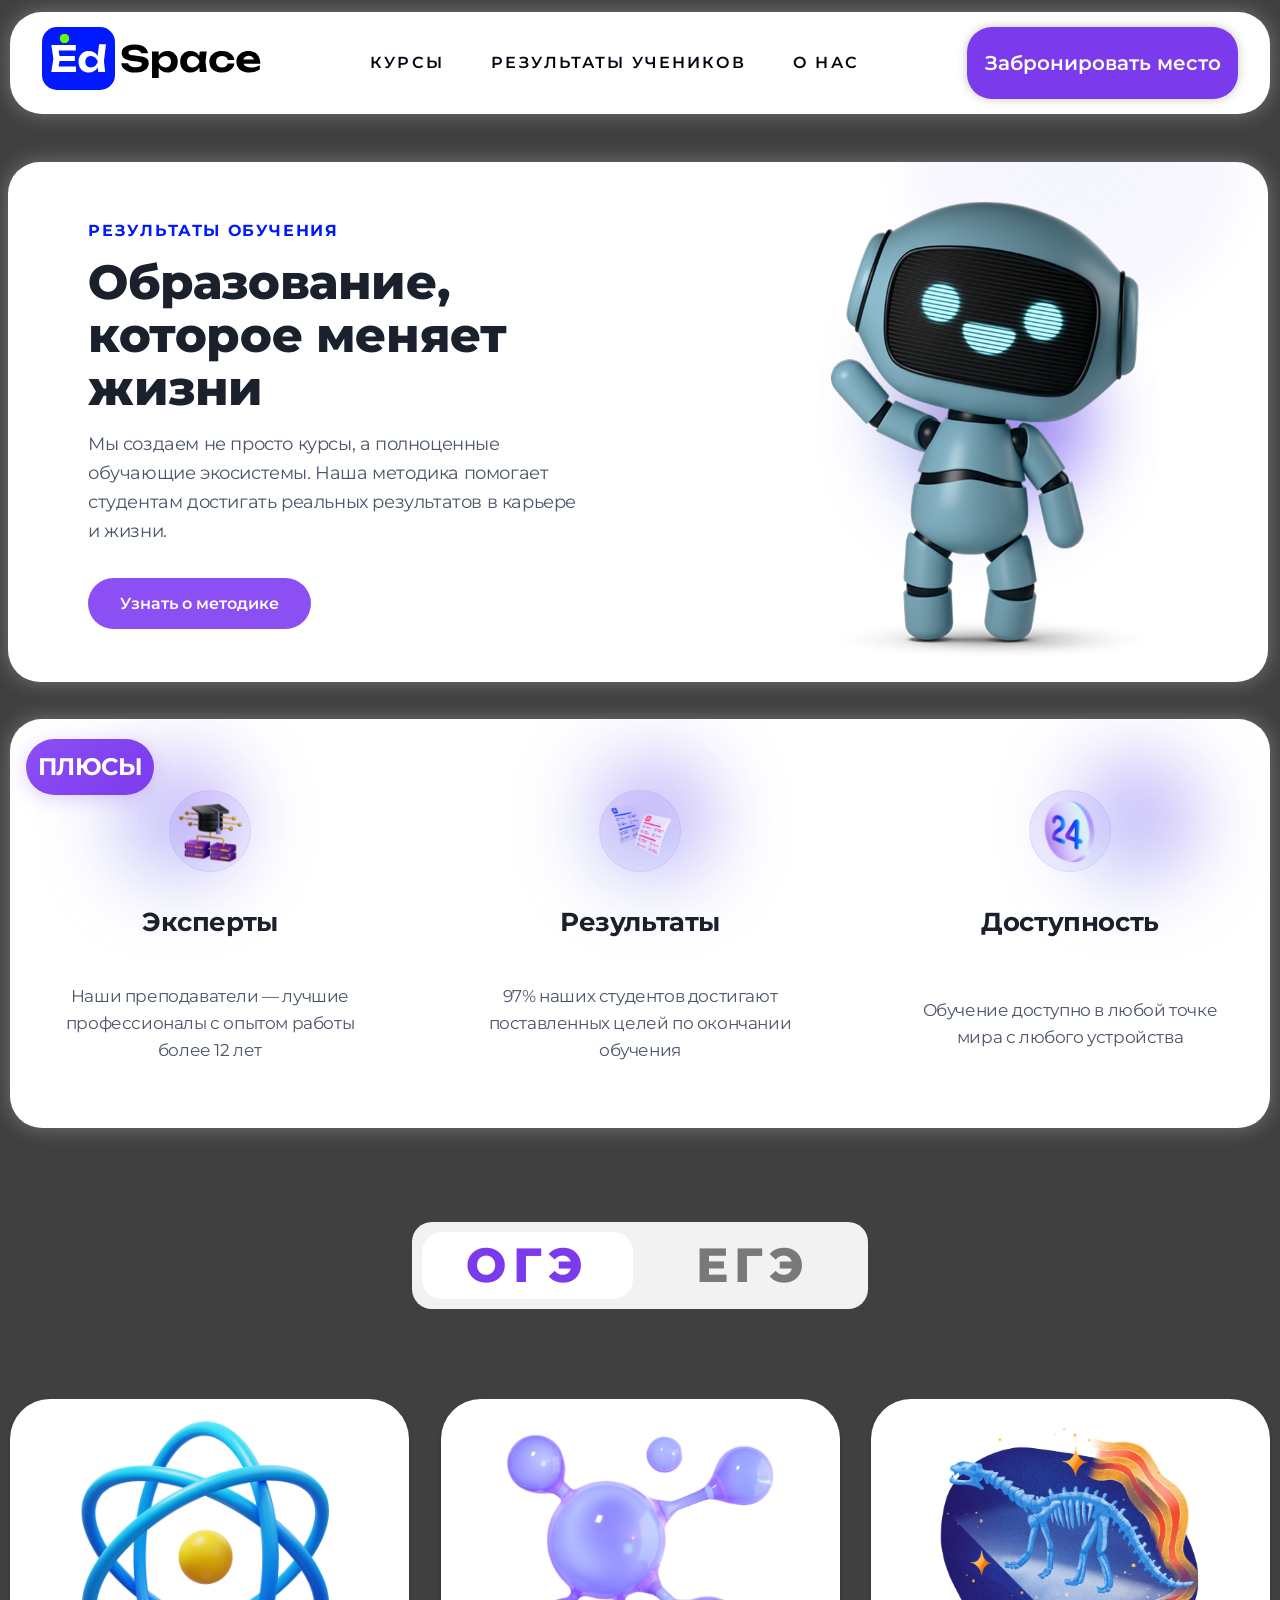
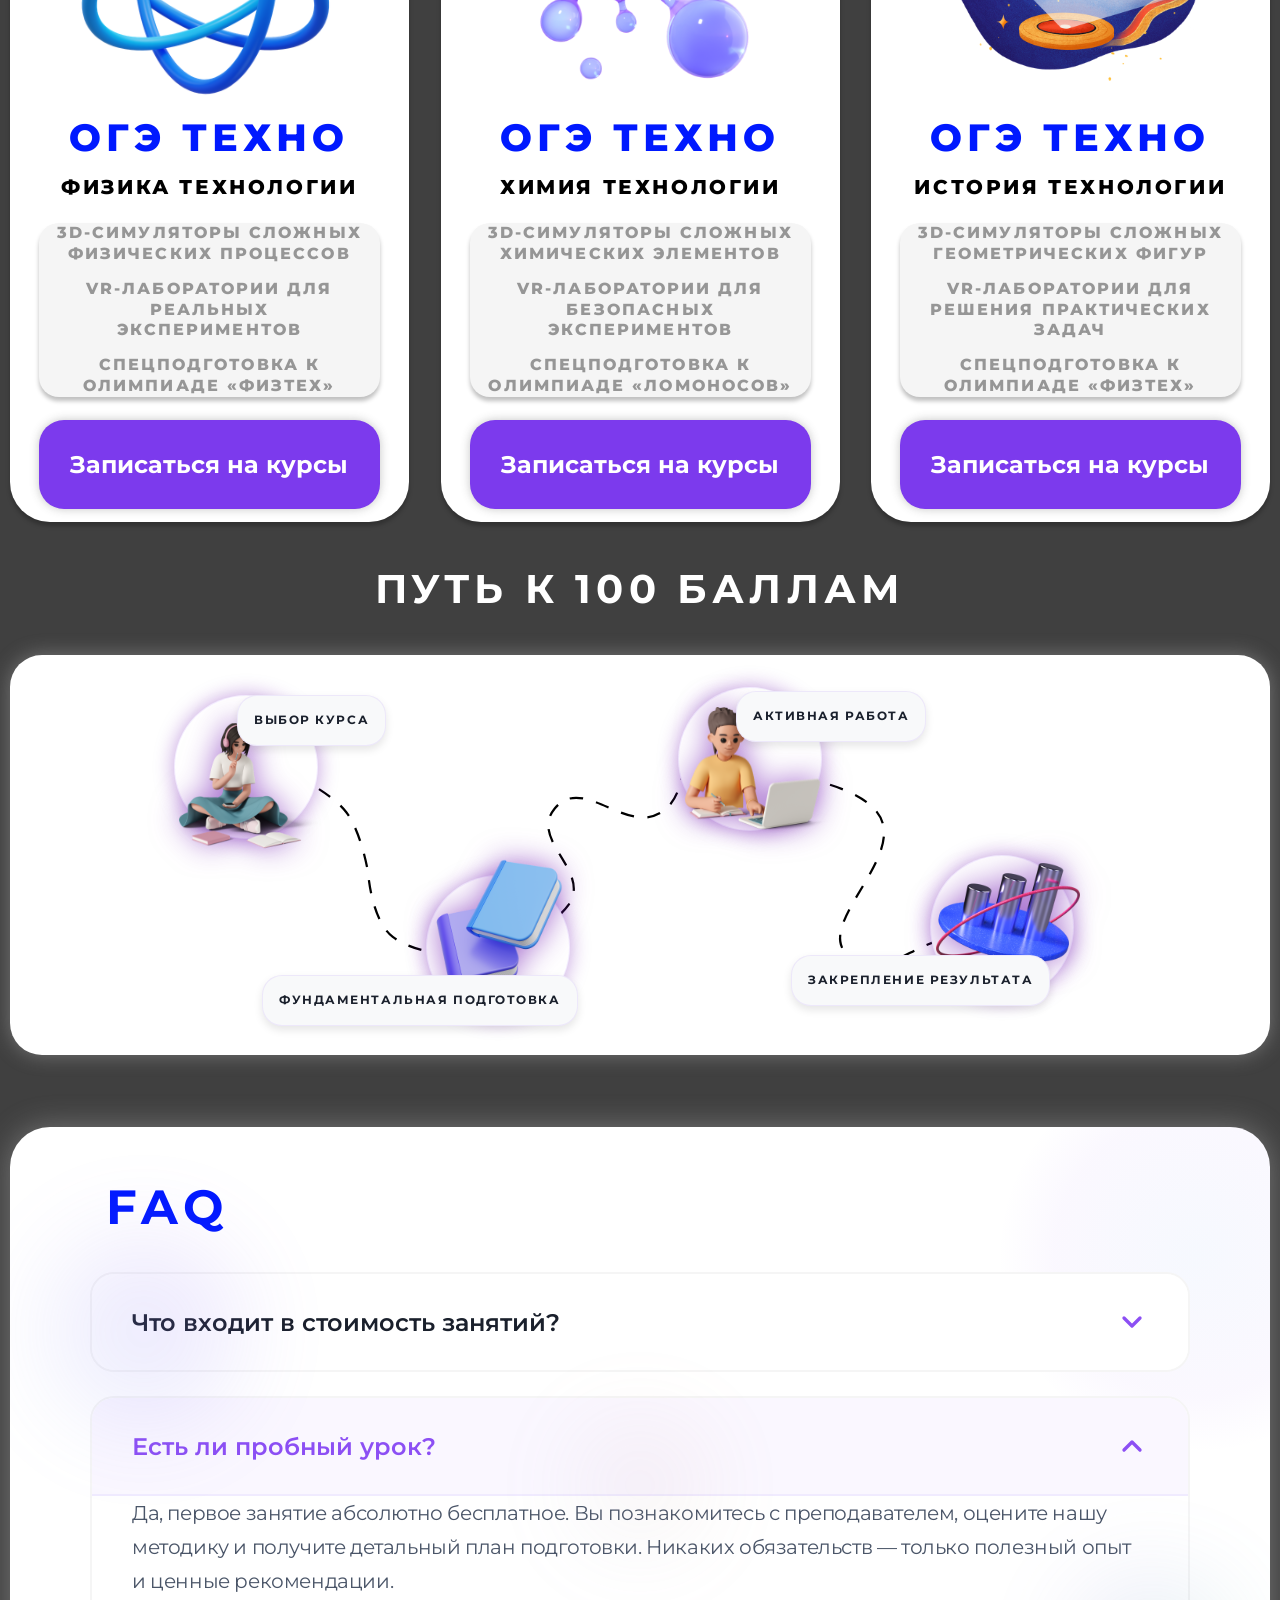
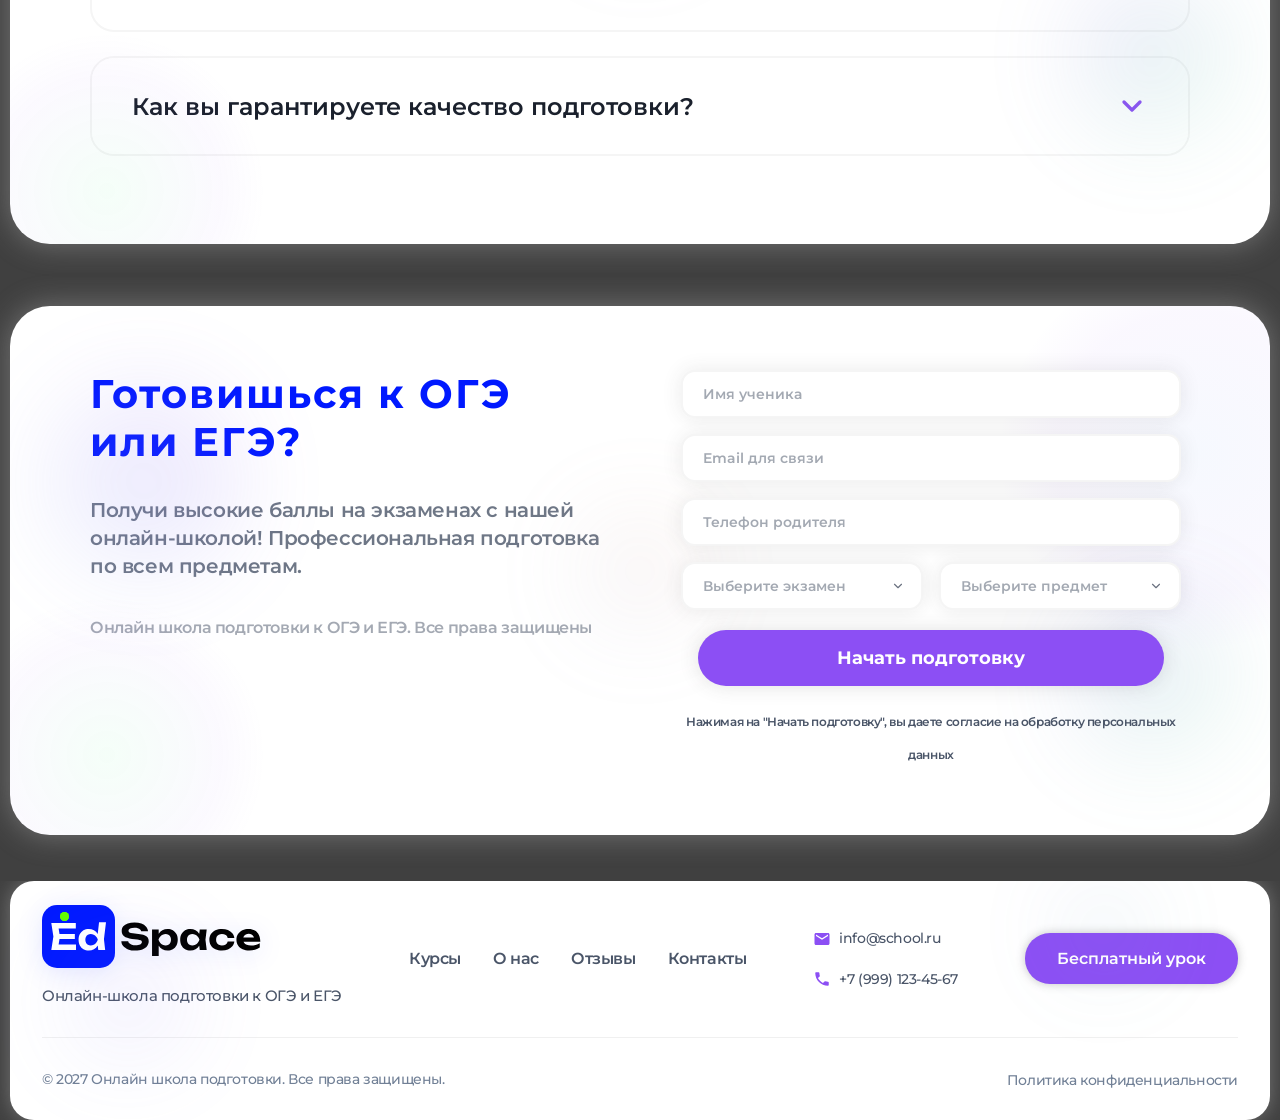
==== commit bd12ca37: "доб" ====
--- a/index.html
+++ b/index.html
@@ -31,8 +31,8 @@
         
         <nav class="desktop-nav">
             <a href="index2.html">Курсы</a>
-            <a href="index3.html">Результаты учеников</a>
-            <a href="#">О нас</a>
+            <a href="qwe.html">Результаты учеников</a>
+            <a href="index4.html">О нас</a>
         </nav>
         
         <div class="application">
@@ -47,8 +47,8 @@
         <!-- Мобильное меню -->
         <div class="mobile-menu">
             <a href="index2.html" class="mobile-nav-link">Курсы</a>
-            <a href="index3.html" class="mobile-nav-link">Результаты учеников</a>
-            <a href="#" class="mobile-nav-link">О нас</a>
+            <a href="qwe.html" class="mobile-nav-link">Результаты учеников</a>
+            <a href="index4.html" class="mobile-nav-link">О нас</a>
             <button class="mobile-application-btn">Забронировать место</button>
         </div>
     </header>
--- a/style.css
+++ b/style.css
@@ -708,7 +708,7 @@
         .glow-2 {
             width: 6.25rem;
             height: 6.25rem;
-            background: linear-gradient(135deg, #8C4FF4, #4FF48C);
+            background: linear-gradient(135deg, #8C4FF4, #4f60f4);
             top: 50%;
             right: 15%;
             transform: translateY(-50%);
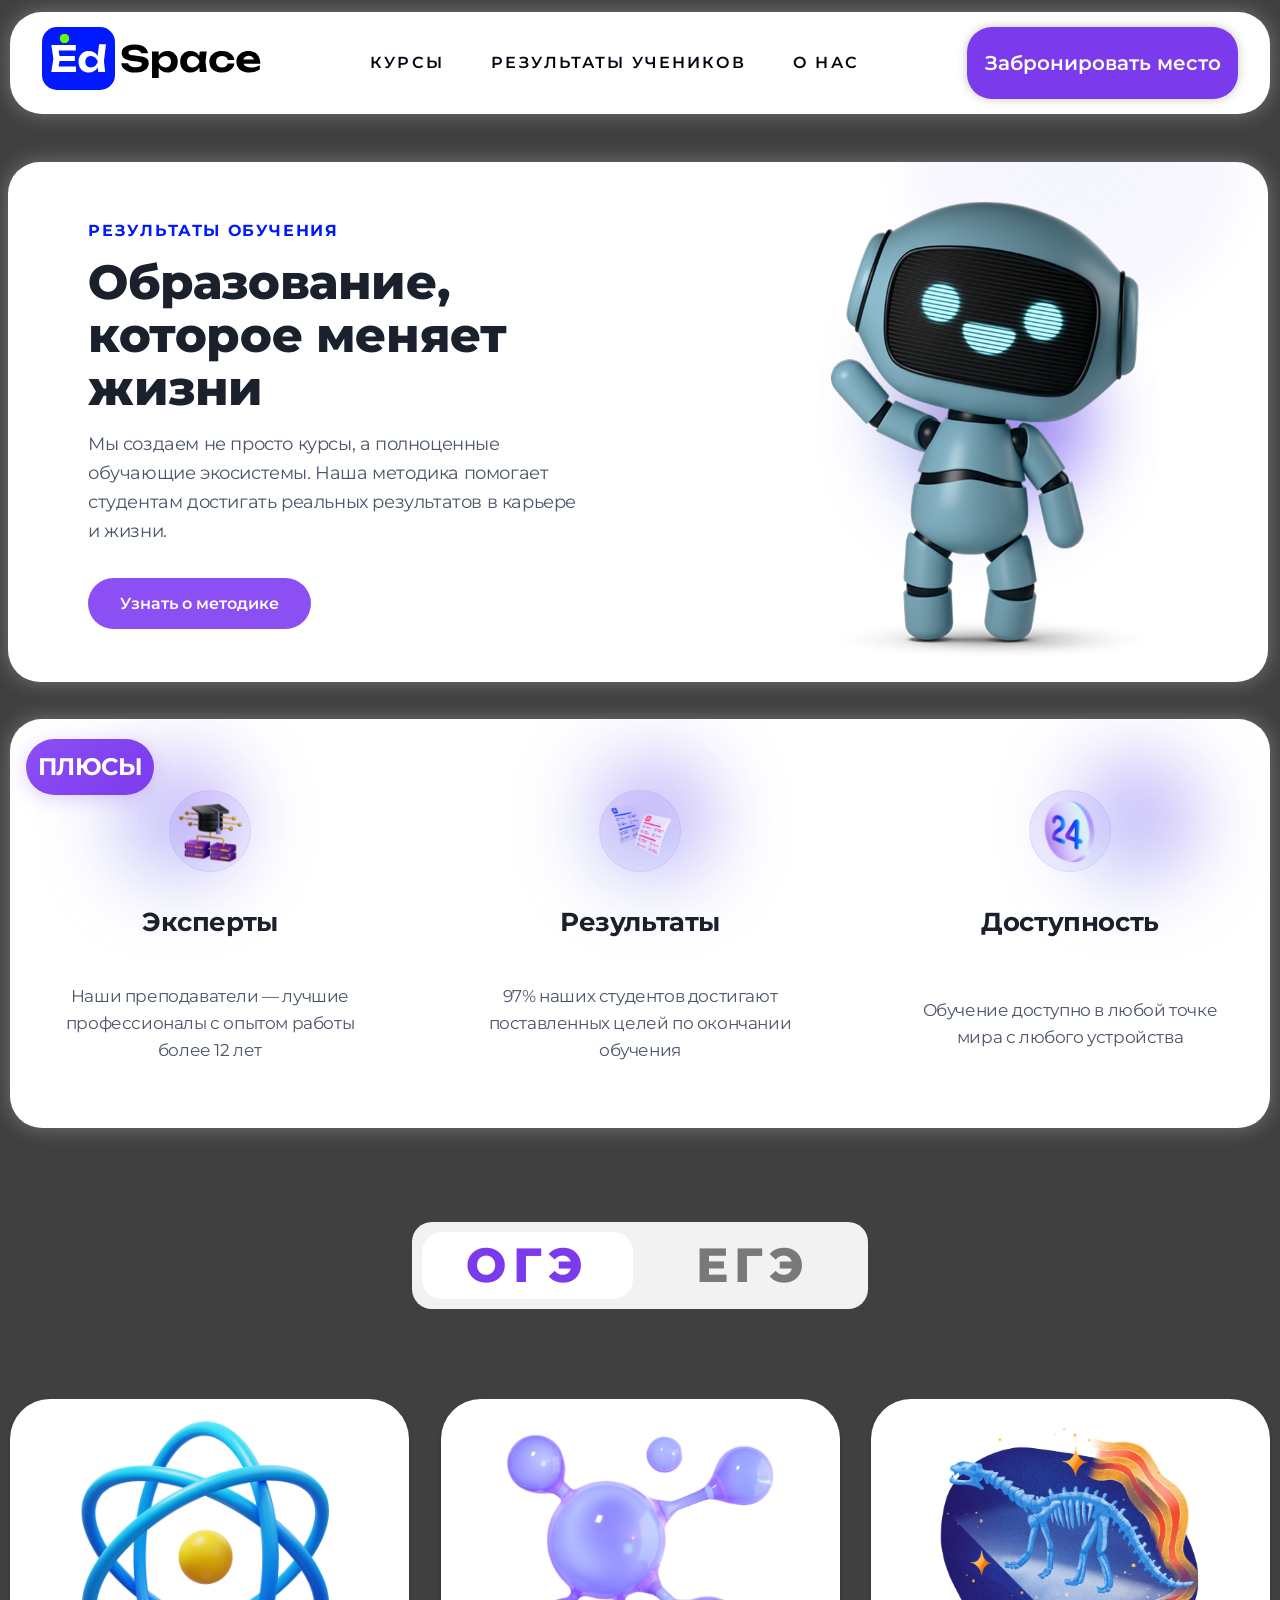
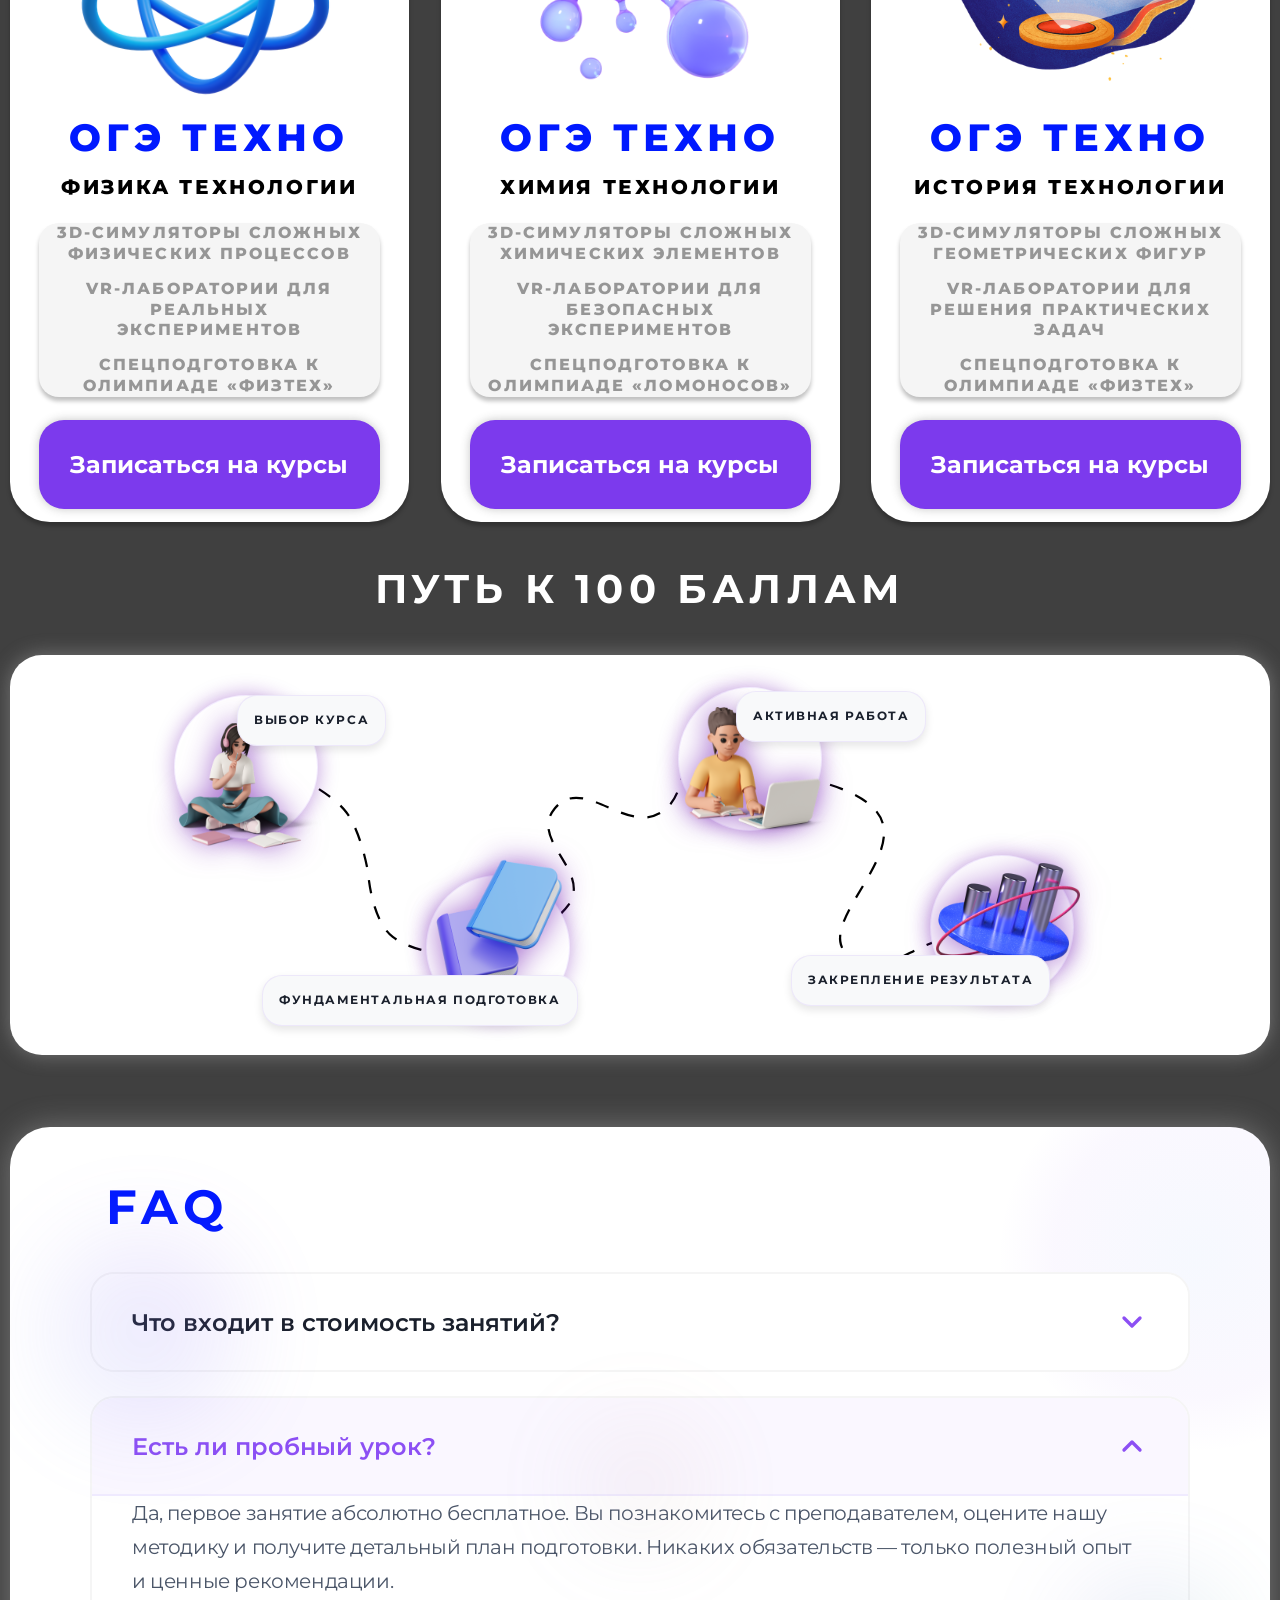
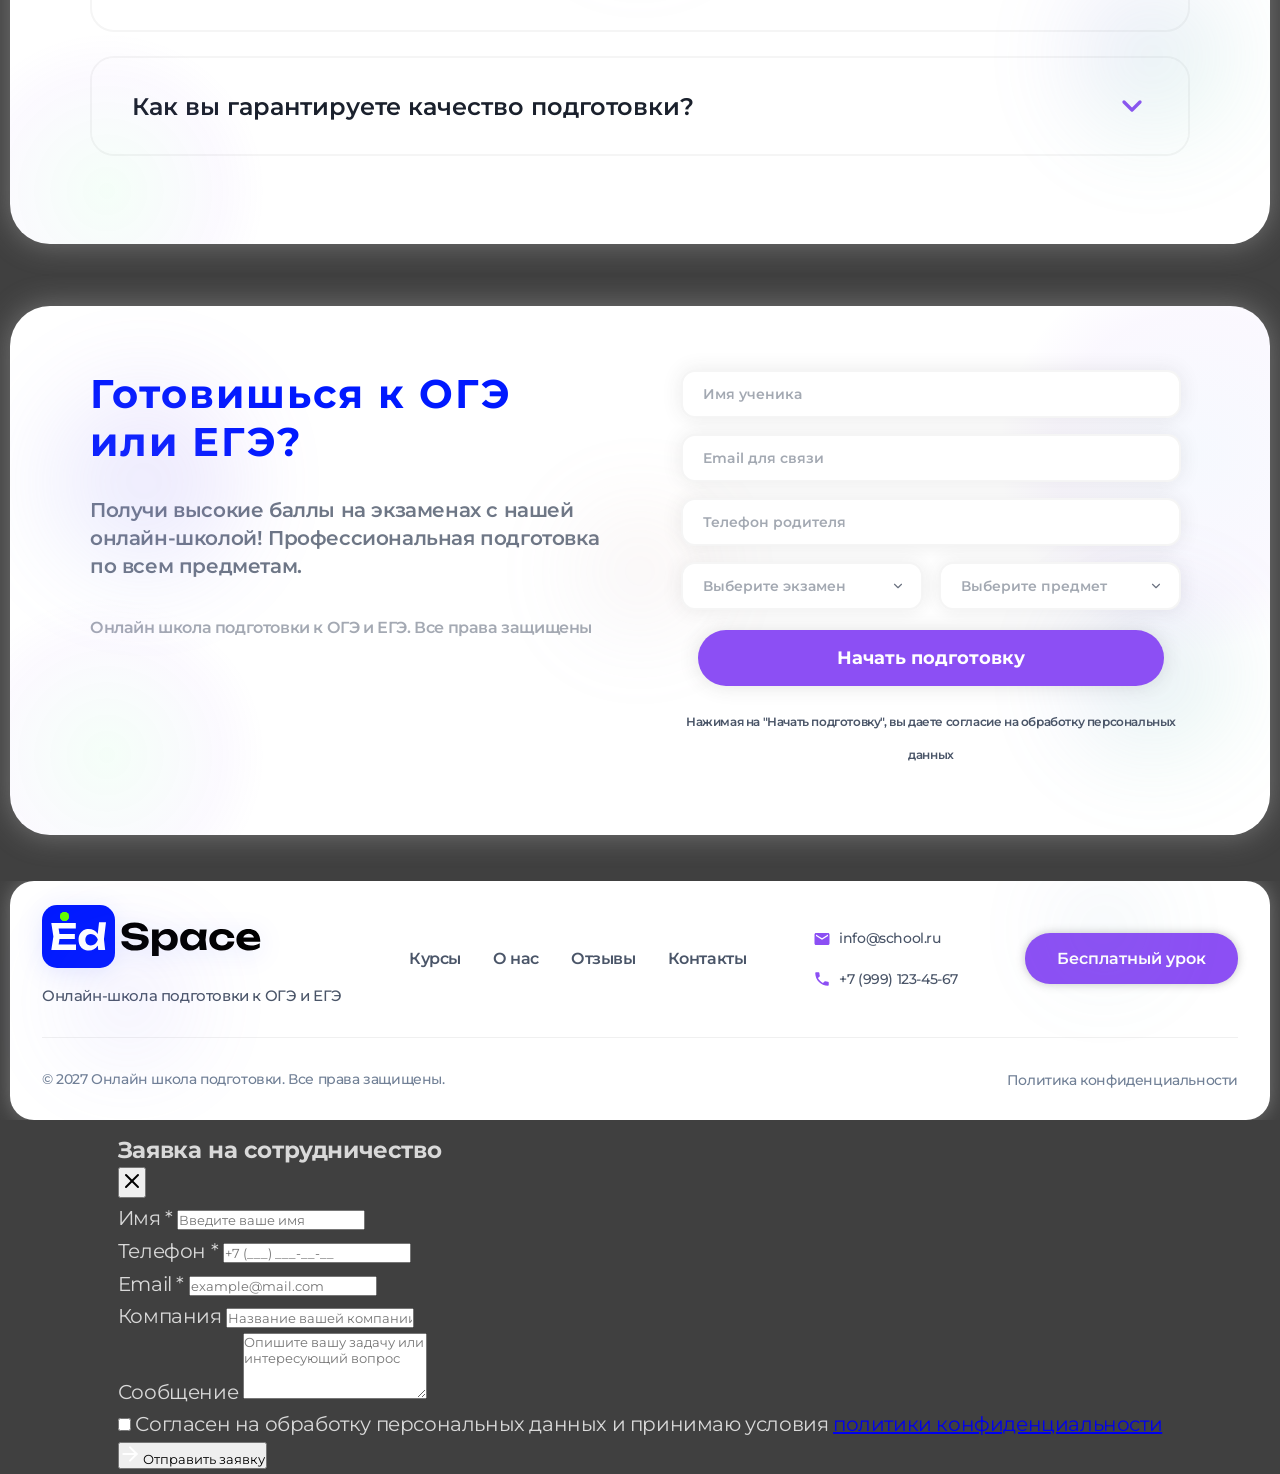
==== commit dc9fb94a: "фикс" ====
--- a/index.html
+++ b/index.html
@@ -405,6 +405,75 @@
     <div class="footer-glow glow-2"></div>
 </footer>
 
+
+
+<div class="universal-modal" id="universalModal">
+    <div class="modal-overlay" id="modalOverlay"></div>
+    
+    <div class="modal-container">
+        <div class="modal-header">
+            <h3 class="modal-title">Заявка на сотрудничество</h3>
+            <button class="modal-close" id="modalClose">
+                <svg width="24" height="24" viewBox="0 0 24 24" fill="none" xmlns="http://www.w3.org/2000/svg">
+                    <path d="M18 6L6 18" stroke="currentColor" stroke-width="2" stroke-linecap="round" stroke-linejoin="round"/>
+                    <path d="M6 6L18 18" stroke="currentColor" stroke-width="2" stroke-linecap="round" stroke-linejoin="round"/>
+                </svg>
+            </button>
+        </div>
+        
+        <div class="modal-body">
+            <form class="modal-form" id="modalForm">
+                <div class="form-group">
+                    <label for="modalName">Имя *</label>
+                    <input type="text" id="modalName" name="name" required placeholder="Введите ваше имя">
+                    <span class="error-message"></span>
+                </div>
+                
+                <div class="form-group">
+                    <label for="modalPhone">Телефон *</label>
+                    <input type="tel" id="modalPhone" name="phone" required placeholder="+7 (___) ___-__-__">
+                    <span class="error-message"></span>
+                </div>
+                
+                <div class="form-group">
+                    <label for="modalEmail">Email *</label>
+                    <input type="email" id="modalEmail" name="email" required placeholder="example@mail.com">
+                    <span class="error-message"></span>
+                </div>
+                
+                <div class="form-group">
+                    <label for="modalCompany">Компания</label>
+                    <input type="text" id="modalCompany" name="company" placeholder="Название вашей компании">
+                </div>
+                
+                <div class="form-group">
+                    <label for="modalMessage">Сообщение</label>
+                    <textarea id="modalMessage" name="message" rows="4" placeholder="Опишите вашу задачу или интересующий вопрос"></textarea>
+                </div>
+                
+                <div class="form-group checkbox-group">
+                    <input type="checkbox" id="modalAgreement" name="agreement" required>
+                    <label for="modalAgreement">
+                        Согласен на обработку персональных данных и принимаю условия 
+                        <a href="#" class="policy-link">политики конфиденциальности</a>
+                    </label>
+                    <span class="error-message"></span>
+                </div>
+                
+                <div class="form-submit">
+                    <button type="submit" class="modal-submit-btn">
+                        <svg width="20" height="20" viewBox="0 0 20 20" fill="none" xmlns="http://www.w3.org/2000/svg">
+                            <path d="M3.3335 10H16.6668" stroke="white" stroke-width="2" stroke-linecap="round" stroke-linejoin="round"/>
+                            <path d="M10 3.33337L16.6667 10.0001L10 16.6667" stroke="white" stroke-width="2" stroke-linecap="round" stroke-linejoin="round"/>
+                        </svg>
+                        Отправить заявку
+                    </button>
+                </div>
+            </form>
+        </div>
+    </div>
+</div>
+
 </body>
 <script src="./script.js"></script>
 </html>
--- a/style.css
+++ b/style.css
@@ -3841,3 +3841,731 @@
     }
 }
 
+
+
+
+
+
+
+
+
+
+
+
+
+
+
+
+
+
+
+
+
+
+
+
+/* БЛОК "С КЕМ МЫ СОТРУДНИЧАЕМ" */
+.partners-section {
+    width: 100%;
+    max-width: 115.1875rem;
+    margin: 1rem auto;
+    padding: -5rem 0.625rem;
+    box-sizing: border-box;
+}
+
+.partners-container {
+    width: 100%;
+    background: #fff;
+    border-radius: 2rem;
+    padding: 4rem;
+    box-shadow: 0 0 1.25rem #d9d9d95b;
+    position: relative;
+    overflow: hidden;
+}
+
+.partners-header {
+    text-align: center;
+    margin-bottom: 4rem;
+    position: relative;
+}
+
+.partners-title {
+    font-size: 3rem;
+    font-weight: 800;
+    color: #1E1B2E;
+    text-align: center;
+    margin-bottom: 1.5rem;
+    line-height: 1.2;
+}
+
+.partners-title span {
+    background: linear-gradient(135deg, #7C3AED 0%, #8B5CF6 100%);
+    -webkit-background-clip: text;
+    -webkit-text-fill-color: transparent;
+    background-clip: text;
+}
+
+.partners-subtitle {
+    font-size: 1.5rem;
+    color: #4A5568;
+    max-width: 800px;
+    margin: 0 auto;
+    line-height: 1.6;
+    font-weight: 500;
+}
+
+/* Бейдж-маркер */
+.partners-badge {
+    position: absolute;
+    right: 2rem;
+    top: 2rem;
+    background: rgba(124, 58, 237, 0.08);
+    backdrop-filter: blur(12px) saturate(200%);
+    -webkit-backdrop-filter: blur(12px) saturate(200%);
+    border-radius: 1.5rem;
+    padding: 1rem 2rem;
+    border: 1px solid rgba(124, 58, 237, 0.15);
+    transform: rotate(2deg);
+    z-index: 2;
+    box-shadow: 0 10px 30px rgba(124, 58, 237, 0.1);
+}
+
+.partners-badge-text {
+    font-size: 1.1rem;
+    font-weight: 700;
+    color: #7C3AED;
+    text-align: center;
+    white-space: nowrap;
+}
+
+/* Категории партнеров */
+.partners-categories {
+    display: flex;
+    justify-content: center;
+    gap: 1rem;
+    margin-bottom: 3rem;
+    flex-wrap: wrap;
+}
+
+.category-btn {
+    padding: 0.875rem 2rem;
+    background: rgba(124, 58, 237, 0.08);
+    border: 2px solid transparent;
+    border-radius: 1rem;
+    font-size: 1rem;
+    font-weight: 600;
+    color: #7C3AED;
+    cursor: pointer;
+    transition: all 0.3s ease;
+}
+
+.category-btn:hover {
+    background: rgba(124, 58, 237, 0.15);
+    transform: translateY(-2px);
+}
+
+.category-btn.active {
+    background: #7C3AED;
+    color: white;
+    box-shadow: 0 8px 25px rgba(124, 58, 237, 0.25);
+}
+
+/* Сетка партнеров */
+.partners-grid {
+    display: grid;
+    grid-template-columns: repeat(4, 1fr);
+    gap: 2.5rem;
+    margin-bottom: 4rem;
+}
+
+.partner-card {
+    background: #fff;
+    border-radius: 1.5rem;
+    padding: 2rem;
+    text-align: center;
+    box-shadow: 0 5px 20px rgba(0, 0, 0, 0.05);
+    border: 2px solid transparent;
+    transition: all 0.3s ease;
+    position: relative;
+    overflow: hidden;
+}
+
+.partner-card:hover {
+    transform: translateY(-10px);
+    border-color: #7C3AED;
+    box-shadow: 0 15px 40px rgba(124, 58, 237, 0.15);
+}
+
+.partner-card::before {
+    content: '';
+    position: absolute;
+    top: 0;
+    left: 0;
+    width: 100%;
+    height: 4px;
+    background: linear-gradient(135deg, #7C3AED 0%, #8B5CF6 100%);
+    border-radius: 2px;
+    opacity: 0;
+    transition: opacity 0.3s ease;
+}
+
+.partner-card:hover::before {
+    opacity: 1;
+}
+
+.partner-logo-container {
+    width: 120px;
+    height: 120px;
+    margin: 0 auto 1.5rem;
+    background: rgba(124, 58, 237, 0.05);
+    border-radius: 1rem;
+    display: flex;
+    align-items: center;
+    justify-content: center;
+    padding: 1.5rem;
+    transition: all 0.3s ease;
+    border: 1px solid rgba(124, 58, 237, 0.1);
+}
+
+.partner-card:hover .partner-logo-container {
+    background: rgba(124, 58, 237, 0.1);
+    transform: scale(1.05);
+}
+
+.partner-logo {
+    max-width: 100%;
+    max-height: 100%;
+    object-fit: contain;
+    filter: grayscale(100%);
+    opacity: 0.8;
+    transition: all 0.3s ease;
+}
+
+.partner-card:hover .partner-logo {
+    filter: grayscale(0%);
+    opacity: 1;
+}
+
+.partner-name {
+    font-size: 1.5rem;
+    font-weight: 700;
+    color: #1E1B2E;
+    margin-bottom: 0.75rem;
+    line-height: 1.3;
+}
+
+.partner-category {
+    display: inline-block;
+    background: rgba(124, 58, 237, 0.08);
+    color: #7C3AED;
+    padding: 0.375rem 1rem;
+    border-radius: 2rem;
+    font-size: 0.875rem;
+    font-weight: 600;
+    margin-bottom: 1.5rem;
+}
+
+.partner-stats {
+    display: flex;
+    justify-content: center;
+    gap: 1.5rem;
+    margin-bottom: 1.5rem;
+}
+
+.stat-item {
+    text-align: center;
+}
+
+.stat-value {
+    font-size: 1.75rem;
+    font-weight: 800;
+    color: #7C3AED;
+    line-height: 1;
+}
+
+.stat-label {
+    font-size: 0.75rem;
+    color: #4A5568;
+    font-weight: 500;
+    margin-top: 0.25rem;
+}
+
+.partner-description {
+    font-size: 0.9375rem;
+    color: #4A5568;
+    line-height: 1.5;
+    margin-bottom: 1.5rem;
+}
+
+.partner-btn {
+    display: inline-flex;
+    align-items: center;
+    gap: 0.5rem;
+    padding: 0.75rem 1.5rem;
+    background: transparent;
+    border: 2px solid #7C3AED;
+    border-radius: 1rem;
+    color: #7C3AED;
+    font-size: 0.875rem;
+    font-weight: 700;
+    cursor: pointer;
+    transition: all 0.3s ease;
+}
+
+.partner-btn:hover {
+    background: #7C3AED;
+    color: white;
+    transform: translateX(5px);
+}
+
+/* Карусель логотипов */
+.logos-carousel {
+    background: rgba(124, 58, 237, 0.03);
+    border-radius: 1.5rem;
+    padding: 3rem;
+    margin-bottom: 4rem;
+    border: 1px solid rgba(124, 58, 237, 0.1);
+    position: relative;
+    overflow: hidden;
+}
+
+.carousel-title {
+    font-size: 1.75rem;
+    font-weight: 700;
+    color: #1E1B2E;
+    text-align: center;
+    margin-bottom: 2rem;
+}
+
+.carousel-track {
+    display: flex;
+    gap: 3rem;
+    animation: scroll 30s linear infinite;
+    padding: 1rem;
+}
+
+@keyframes scroll {
+    0% {
+        transform: translateX(0);
+    }
+    100% {
+        transform: translateX(calc(-200px * 8));
+    }
+}
+
+.carousel-item {
+    flex: 0 0 180px;
+    height: 80px;
+    background: white;
+    border-radius: 1rem;
+    display: flex;
+    align-items: center;
+    justify-content: center;
+    padding: 1.5rem;
+    box-shadow: 0 3px 15px rgba(0, 0, 0, 0.05);
+    border: 1px solid rgba(124, 58, 237, 0.1);
+    transition: all 0.3s ease;
+}
+
+.carousel-item:hover {
+    transform: translateY(-5px);
+    border-color: #7C3AED;
+    box-shadow: 0 8px 25px rgba(124, 58, 237, 0.15);
+}
+
+.carousel-logo {
+    max-width: 100%;
+    max-height: 100%;
+    object-fit: contain;
+    filter: grayscale(100%);
+    opacity: 0.7;
+    transition: all 0.3s ease;
+}
+
+.carousel-item:hover .carousel-logo {
+    filter: grayscale(0%);
+    opacity: 1;
+}
+
+/* Статистика сотрудничества */
+.cooperation-stats {
+    display: grid;
+    grid-template-columns: repeat(4, 1fr);
+    gap: 2rem;
+    margin-bottom: 4rem;
+}
+
+.cooperation-stat {
+    text-align: center;
+    padding: 2rem;
+    background: rgba(124, 58, 237, 0.05);
+    border-radius: 1.5rem;
+    border: 1px solid rgba(124, 58, 237, 0.1);
+    transition: all 0.3s ease;
+}
+
+.cooperation-stat:hover {
+    transform: translateY(-5px);
+    background: rgba(124, 58, 237, 0.08);
+    box-shadow: 0 10px 30px rgba(124, 58, 237, 0.1);
+}
+
+.cooperation-icon {
+    width: 70px;
+    height: 70px;
+    background: rgba(124, 58, 237, 0.1);
+    border-radius: 1rem;
+    display: flex;
+    align-items: center;
+    justify-content: center;
+    margin: 0 auto 1.5rem;
+    font-size: 2rem;
+    color: #7C3AED;
+}
+
+.cooperation-number {
+    font-size: 3rem;
+    font-weight: 800;
+    color: #1E1B2E;
+    margin-bottom: 0.5rem;
+    line-height: 1;
+}
+
+.cooperation-number span {
+    font-size: 2rem;
+    color: #7C3AED;
+}
+
+.cooperation-label {
+    font-size: 1.2rem;
+    color: #4A5568;
+    font-weight: 600;
+}
+
+/* Цитата о сотрудничестве */
+.partners-quote {
+    background: linear-gradient(135deg, rgba(124, 58, 237, 0.05) 0%, rgba(139, 92, 246, 0.05) 100%);
+    border-radius: 1.5rem;
+    padding: 3rem;
+    text-align: center;
+    position: relative;
+    overflow: hidden;
+    border: 1px solid rgba(124, 58, 237, 0.1);
+}
+
+.quote-icon {
+    font-size: 3rem;
+    color: #7C3AED;
+    margin-bottom: 1.5rem;
+    opacity: 0.2;
+}
+
+.quote-text {
+    font-size: 1.75rem;
+    font-weight: 500;
+    color: #1E1B2E;
+    margin-bottom: 2rem;
+    line-height: 1.5;
+    font-style: italic;
+    max-width: 800px;
+    margin-left: auto;
+    margin-right: auto;
+}
+
+.quote-author {
+    font-size: 1.2rem;
+    font-weight: 600;
+    color: #7C3AED;
+}
+
+.author-position {
+    font-size: 1rem;
+    color: #4A5568;
+    margin-top: 0.25rem;
+}
+
+/* АДАПТИВНОСТЬ */
+
+@media (max-width: 75rem) { /* 1200px */
+    .partners-container {
+        padding: 3rem;
+    }
+    
+    .partners-title {
+        font-size: 2.5rem;
+    }
+    
+    .partners-grid {
+        grid-template-columns: repeat(3, 1fr);
+        gap: 2rem;
+    }
+    
+    .cooperation-stats {
+        grid-template-columns: repeat(2, 1fr);
+    }
+}
+
+@media (max-width: 64rem) { /* 1024px */
+    .partners-grid {
+        grid-template-columns: repeat(2, 1fr);
+    }
+    
+    .logos-carousel {
+        padding: 2rem;
+    }
+    
+    .carousel-track {
+        gap: 2rem;
+    }
+    
+    .carousel-item {
+        flex: 0 0 160px;
+        height: 70px;
+    }
+    
+    .quote-text {
+        font-size: 1.5rem;
+    }
+    
+    .partners-badge {
+        position: relative;
+        right: auto;
+        top: auto;
+        margin: 0 auto 2rem;
+        max-width: 300px;
+    }
+}
+
+@media (max-width: 48rem) { /* 768px */
+    .partners-container {
+        padding: 2rem;
+        border-radius: 1.5rem;
+    }
+    
+    .partners-title {
+        font-size: 2rem;
+    }
+    
+    .partners-subtitle {
+        font-size: 1.2rem;
+    }
+    
+    .partners-grid {
+        grid-template-columns: 1fr;
+        max-width: 400px;
+        margin-left: auto;
+        margin-right: auto;
+    }
+    
+    .partner-logo-container {
+        width: 100px;
+        height: 100px;
+        padding: 1.25rem;
+    }
+    
+    .partner-name {
+        font-size: 1.25rem;
+    }
+    
+    .cooperation-stats {
+        grid-template-columns: 1fr;
+        max-width: 400px;
+        margin-left: auto;
+        margin-right: auto;
+    }
+    
+    .partners-categories {
+        gap: 0.5rem;
+    }
+    
+    .category-btn {
+        padding: 0.75rem 1.5rem;
+        font-size: 0.875rem;
+    }
+    
+    .logos-carousel {
+        padding: 1.5rem;
+    }
+    
+    .carousel-track {
+        animation: scroll 40s linear infinite;
+    }
+    
+    @keyframes scroll {
+        0% {
+            transform: translateX(0);
+        }
+        100% {
+            transform: translateX(calc(-150px * 6));
+        }
+    }
+}
+
+@media (max-width: 30rem) { /* 480px */
+    .partners-container {
+        padding: 1.5rem;
+        border-radius: 1rem;
+    }
+    
+    .partners-title {
+        font-size: 1.8rem;
+    }
+    
+    .partners-subtitle {
+        font-size: 1rem;
+    }
+    
+    .partner-card {
+        padding: 1.5rem;
+    }
+    
+    .partner-logo-container {
+        width: 80px;
+        height: 80px;
+        padding: 1rem;
+    }
+    
+    .partner-stats {
+        gap: 1rem;
+    }
+    
+    .stat-value {
+        font-size: 1.5rem;
+    }
+    
+    .cooperation-stat {
+        padding: 1.5rem;
+    }
+    
+    .cooperation-icon {
+        width: 60px;
+        height: 60px;
+        font-size: 1.5rem;
+        margin-bottom: 1rem;
+    }
+    
+    .cooperation-number {
+        font-size: 2.5rem;
+    }
+    
+    .cooperation-label {
+        font-size: 1rem;
+    }
+    
+    .partners-quote {
+        padding: 1.5rem;
+    }
+    
+    .quote-text {
+        font-size: 1.25rem;
+    }
+    
+    .partners-badge {
+        padding: 0.8rem 1.5rem;
+    }
+    
+    .partners-badge-text {
+        font-size: 0.9rem;
+    }
+}
+
+@media (max-width: 22.5rem) { /* 360px */
+    .partners-title {
+        font-size: 1.6rem;
+    }
+    
+    .partner-card {
+        padding: 1.25rem;
+    }
+    
+    .partner-name {
+        font-size: 1.125rem;
+    }
+    
+    .partner-btn {
+        width: 100%;
+        justify-content: center;
+    }
+    
+    .carousel-track {
+        gap: 1rem;
+    }
+    
+    .carousel-item {
+        flex: 0 0 140px;
+        height: 60px;
+        padding: 1rem;
+    }
+}
+
+/* Анимации */
+@keyframes fadeInUp {
+    from {
+        opacity: 0;
+        transform: translateY(30px);
+    }
+    to {
+        opacity: 1;
+        transform: translateY(0);
+    }
+}
+
+.partner-card {
+    animation: fadeInUp 0.6s ease-out forwards;
+    opacity: 0;
+}
+
+.partner-card:nth-child(2) { animation-delay: 0.1s; }
+.partner-card:nth-child(3) { animation-delay: 0.2s; }
+.partner-card:nth-child(4) { animation-delay: 0.3s; }
+.partner-card:nth-child(5) { animation-delay: 0.4s; }
+.partner-card:nth-child(6) { animation-delay: 0.5s; }
+.partner-card:nth-child(7) { animation-delay: 0.6s; }
+.partner-card:nth-child(8) { animation-delay: 0.7s; }
+
+/* Эффект при наведении на карточку */
+.partner-card:hover .partner-logo-container::after {
+    content: '';
+    position: absolute;
+    top: 0;
+    left: 0;
+    width: 100%;
+    height: 100%;
+    background: linear-gradient(135deg, rgba(124, 58, 237, 0.1) 0%, rgba(139, 92, 246, 0.1) 100%);
+    border-radius: 1rem;
+    z-index: -1;
+    animation: pulse 2s infinite;
+}
+
+@keyframes pulse {
+    0% {
+        transform: scale(1);
+        opacity: 0.8;
+    }
+    50% {
+        transform: scale(1.05);
+        opacity: 0.5;
+    }
+    100% {
+        transform: scale(1);
+        opacity: 0.8;
+    }
+}
+
+/* Мобильная карусель - пауза на тач устройствах */
+@media (hover: none) and (pointer: coarse) {
+    .carousel-track {
+        animation-play-state: paused;
+    }
+    
+    .carousel-track {
+        overflow-x: auto;
+        animation: none;
+        -webkit-overflow-scrolling: touch;
+    }
+}
+
+
+
+
+
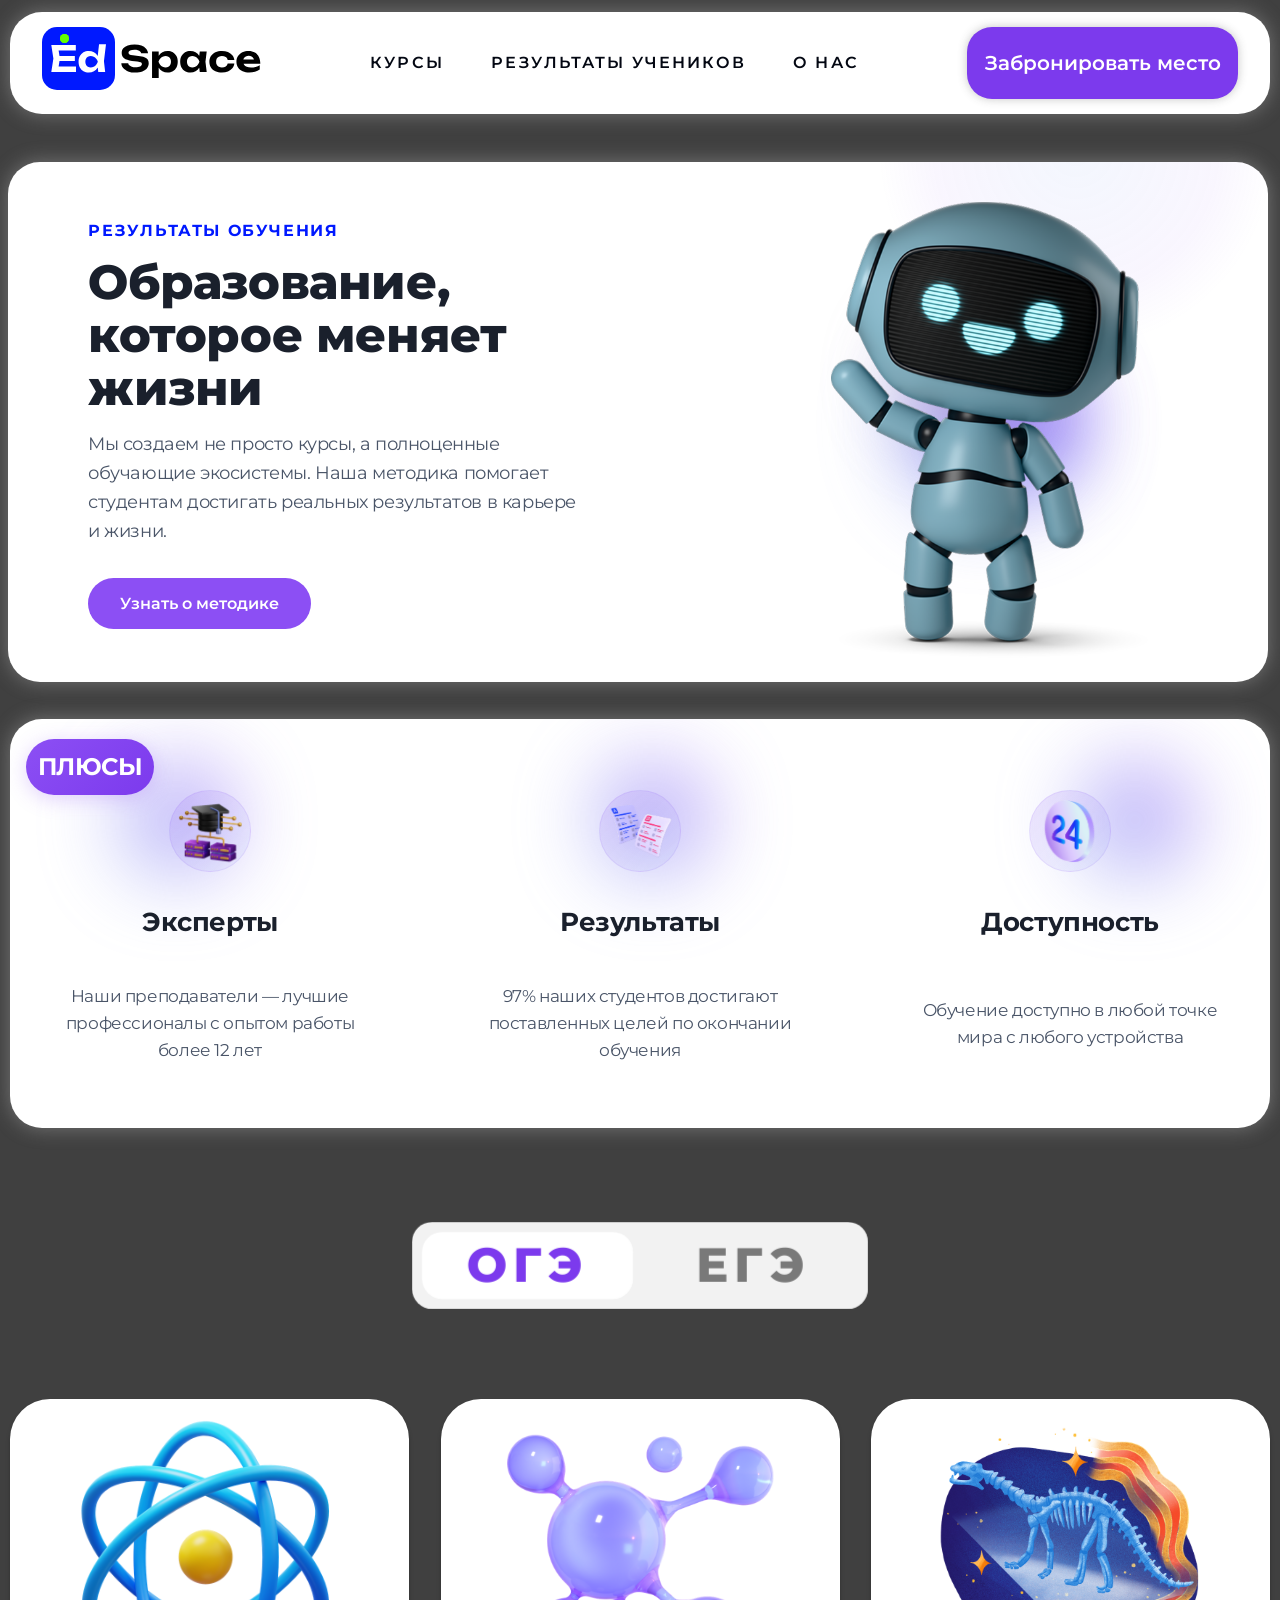
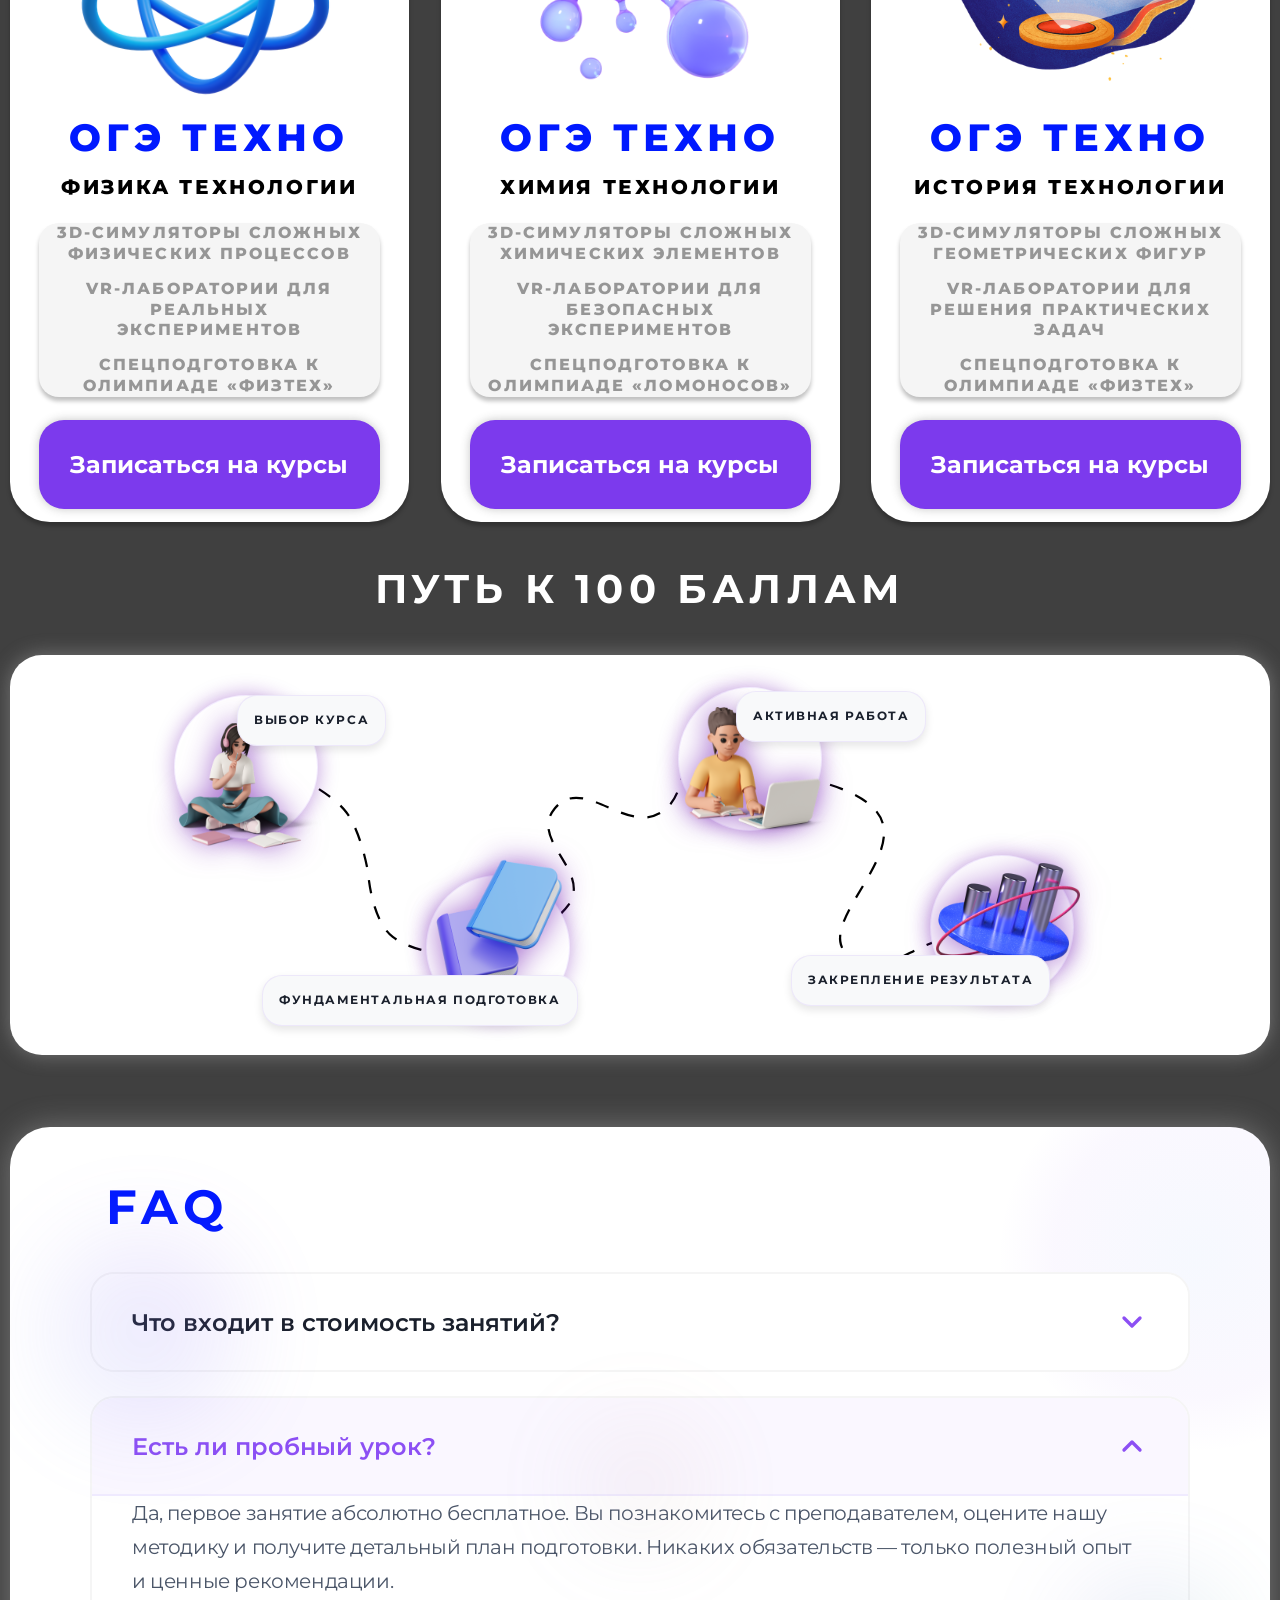
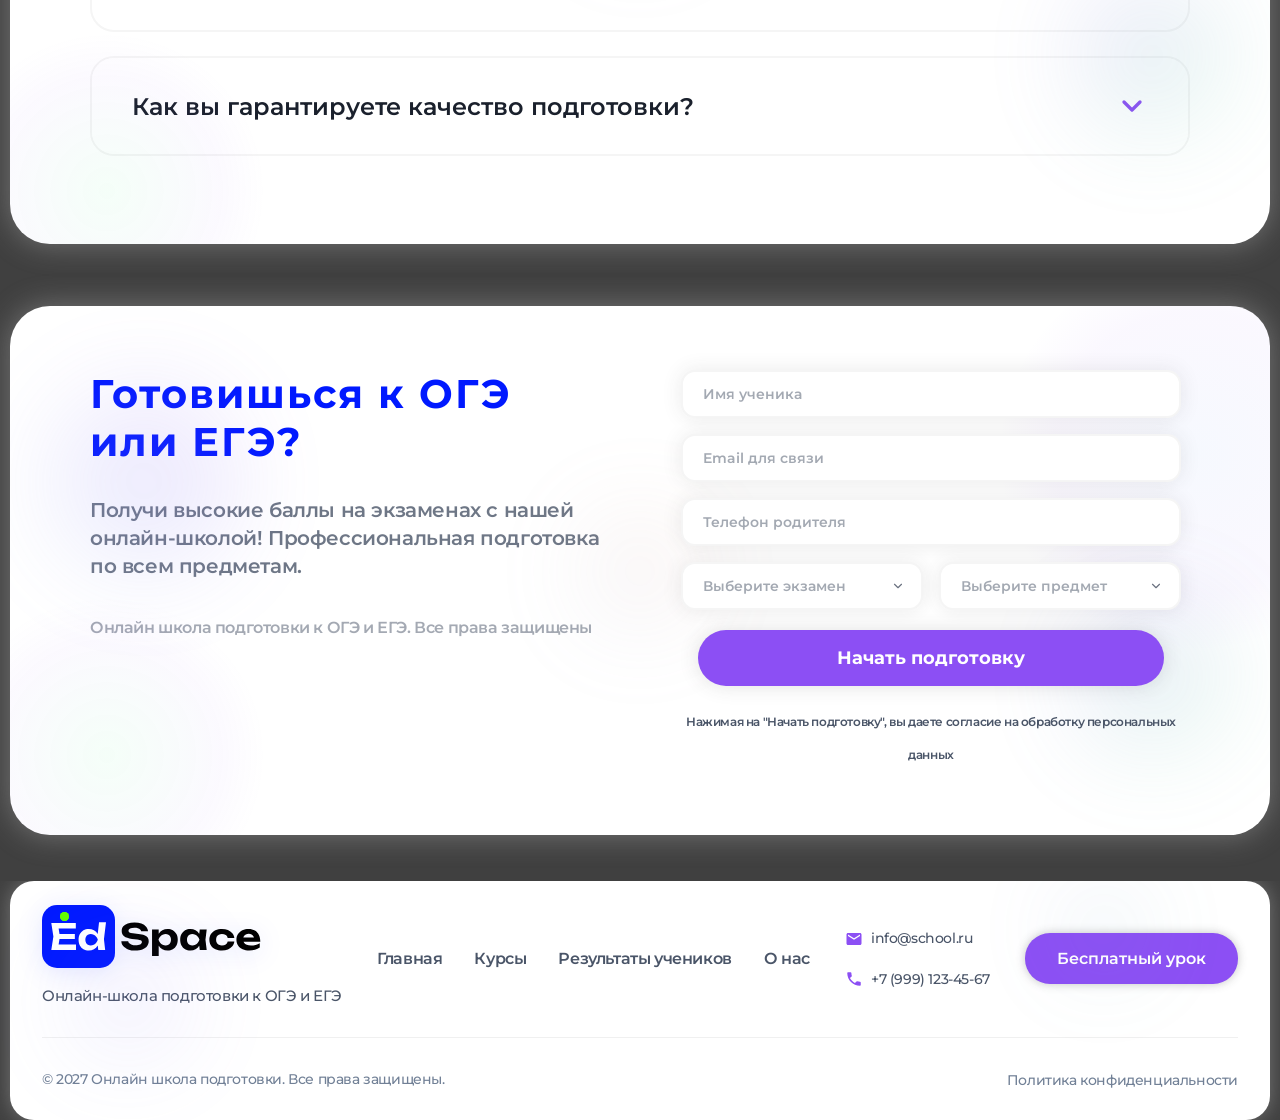
==== commit 2179fd4a: "кк" ====
--- a/index.html
+++ b/index.html
@@ -360,10 +360,10 @@
 
                 <!-- Навигация -->
                 <div class="footer-nav">
-                    <a href="#" class="footer-link">Курсы</a>
-                    <a href="#" class="footer-link">О нас</a>
-                    <a href="#" class="footer-link">Отзывы</a>
-                    <a href="#" class="footer-link">Контакты</a>
+                    <a href="index.html" class="footer-link">Главная</a>
+                    <a href="index2.html" class="footer-link">Курсы</a>
+                    <a href="qwe.html" class="footer-link">Результаты учеников</a>
+                    <a href="index4.html" class="footer-link">О нас</a>
                 </div>
 
                 <!-- Контакты -->
@@ -405,75 +405,6 @@
     <div class="footer-glow glow-2"></div>
 </footer>
 
-
-
-<div class="universal-modal" id="universalModal">
-    <div class="modal-overlay" id="modalOverlay"></div>
-    
-    <div class="modal-container">
-        <div class="modal-header">
-            <h3 class="modal-title">Заявка на сотрудничество</h3>
-            <button class="modal-close" id="modalClose">
-                <svg width="24" height="24" viewBox="0 0 24 24" fill="none" xmlns="http://www.w3.org/2000/svg">
-                    <path d="M18 6L6 18" stroke="currentColor" stroke-width="2" stroke-linecap="round" stroke-linejoin="round"/>
-                    <path d="M6 6L18 18" stroke="currentColor" stroke-width="2" stroke-linecap="round" stroke-linejoin="round"/>
-                </svg>
-            </button>
-        </div>
-        
-        <div class="modal-body">
-            <form class="modal-form" id="modalForm">
-                <div class="form-group">
-                    <label for="modalName">Имя *</label>
-                    <input type="text" id="modalName" name="name" required placeholder="Введите ваше имя">
-                    <span class="error-message"></span>
-                </div>
-                
-                <div class="form-group">
-                    <label for="modalPhone">Телефон *</label>
-                    <input type="tel" id="modalPhone" name="phone" required placeholder="+7 (___) ___-__-__">
-                    <span class="error-message"></span>
-                </div>
-                
-                <div class="form-group">
-                    <label for="modalEmail">Email *</label>
-                    <input type="email" id="modalEmail" name="email" required placeholder="example@mail.com">
-                    <span class="error-message"></span>
-                </div>
-                
-                <div class="form-group">
-                    <label for="modalCompany">Компания</label>
-                    <input type="text" id="modalCompany" name="company" placeholder="Название вашей компании">
-                </div>
-                
-                <div class="form-group">
-                    <label for="modalMessage">Сообщение</label>
-                    <textarea id="modalMessage" name="message" rows="4" placeholder="Опишите вашу задачу или интересующий вопрос"></textarea>
-                </div>
-                
-                <div class="form-group checkbox-group">
-                    <input type="checkbox" id="modalAgreement" name="agreement" required>
-                    <label for="modalAgreement">
-                        Согласен на обработку персональных данных и принимаю условия 
-                        <a href="#" class="policy-link">политики конфиденциальности</a>
-                    </label>
-                    <span class="error-message"></span>
-                </div>
-                
-                <div class="form-submit">
-                    <button type="submit" class="modal-submit-btn">
-                        <svg width="20" height="20" viewBox="0 0 20 20" fill="none" xmlns="http://www.w3.org/2000/svg">
-                            <path d="M3.3335 10H16.6668" stroke="white" stroke-width="2" stroke-linecap="round" stroke-linejoin="round"/>
-                            <path d="M10 3.33337L16.6667 10.0001L10 16.6667" stroke="white" stroke-width="2" stroke-linecap="round" stroke-linejoin="round"/>
-                        </svg>
-                        Отправить заявку
-                    </button>
-                </div>
-            </form>
-        </div>
-    </div>
-</div>
-
 </body>
 <script src="./script.js"></script>
 </html>
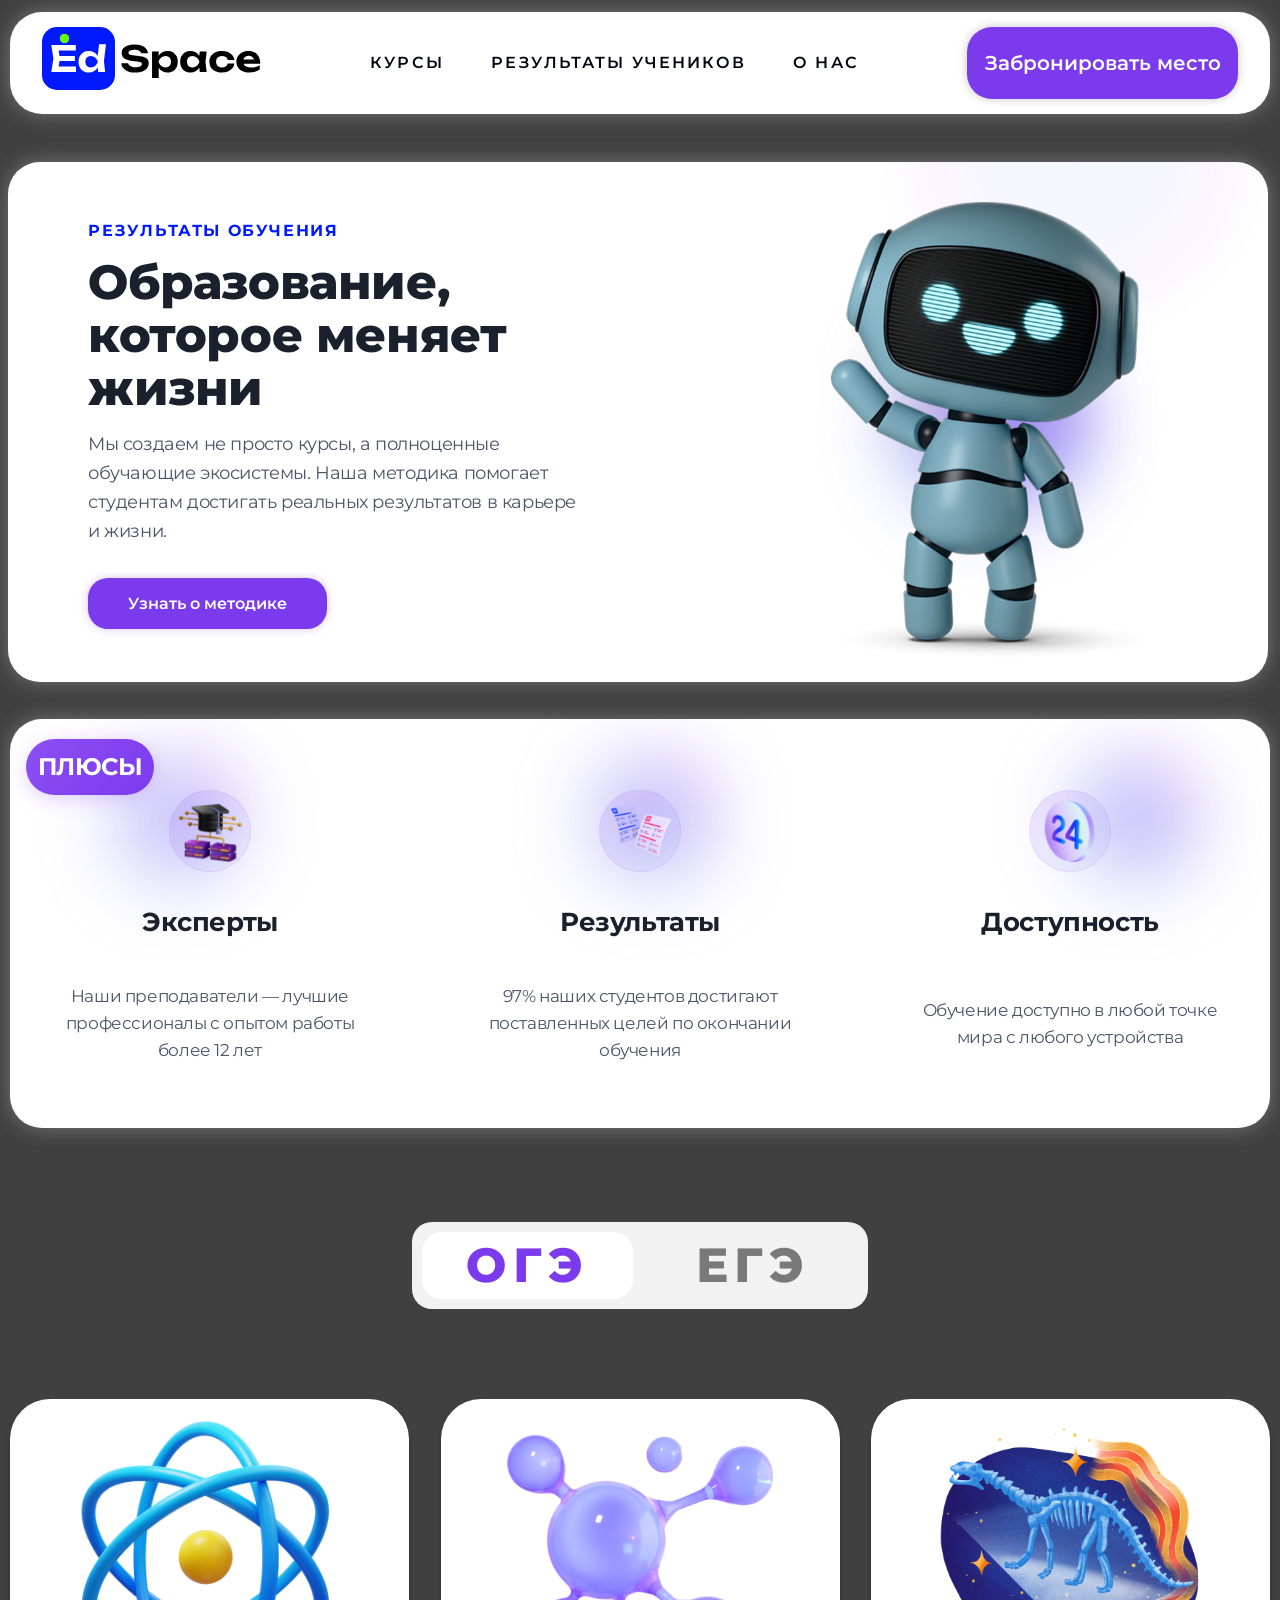
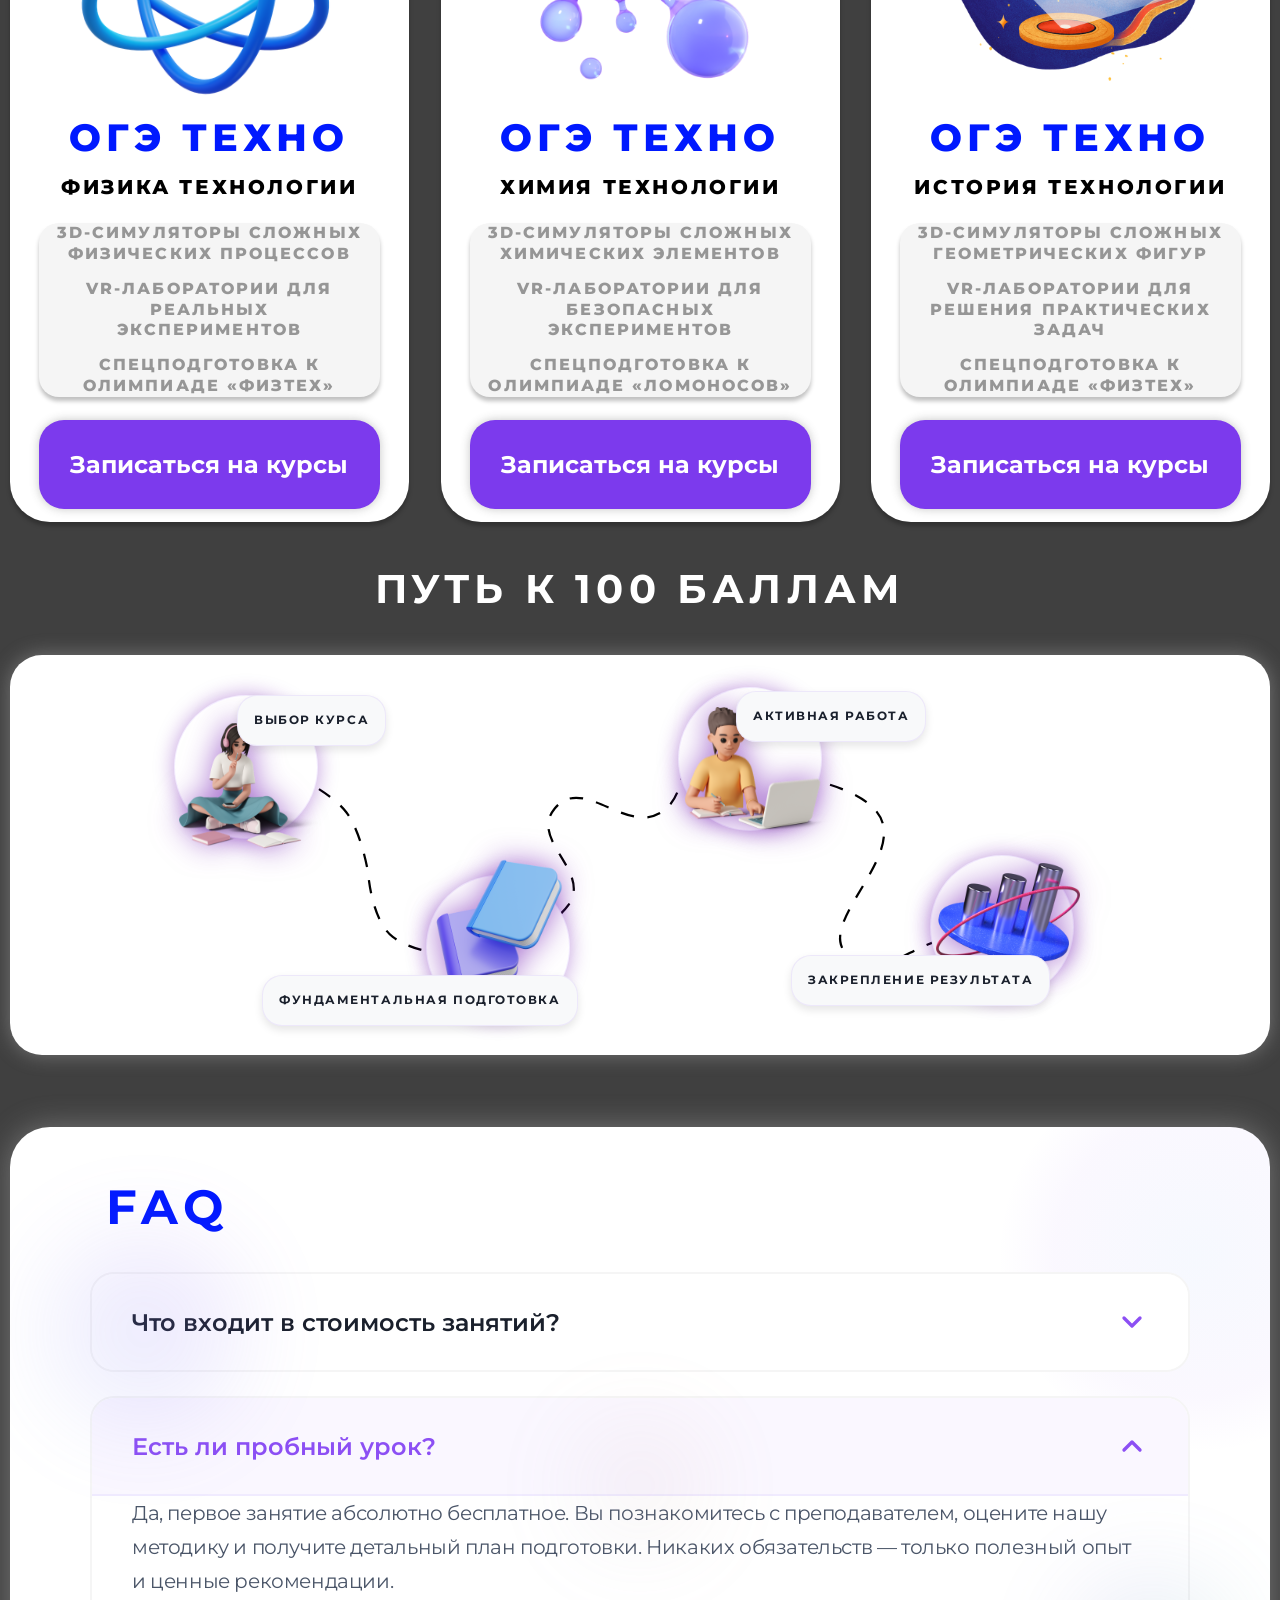
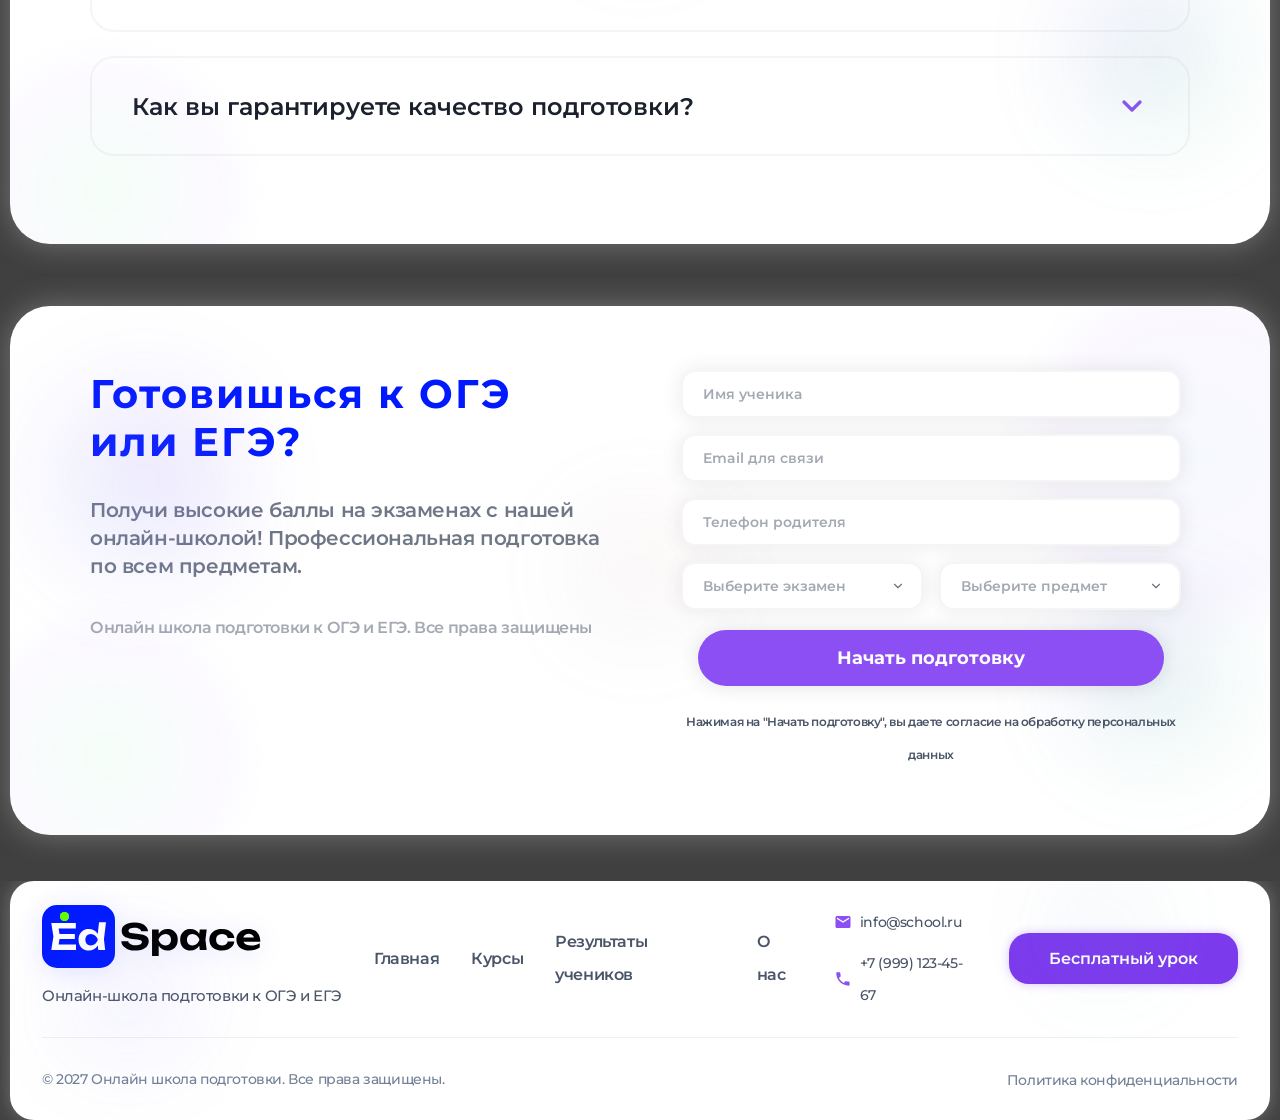
==== commit 8574c5de: "Финал версия" ====
--- a/index.html
+++ b/index.html
@@ -49,7 +49,7 @@
             <a href="index2.html" class="mobile-nav-link">Курсы</a>
             <a href="qwe.html" class="mobile-nav-link">Результаты учеников</a>
             <a href="index4.html" class="mobile-nav-link">О нас</a>
-            <button class="mobile-application-btn">Забронировать место</button>
+            <button class="open-company-modal">Забронировать место</button>
         </div>
     </header>
 </div>
@@ -64,7 +64,7 @@
             <h2>Результаты обучения</h2>
             <h1>Образование, которое меняет жизни</h1>
             <p>Мы создаем не просто курсы, а полноценные обучающие экосистемы. Наша методика помогает студентам достигать реальных результатов в карьере и жизни.</p>
-            <button class="btn">Узнать о методике</button>
+            <button class="btn open-company-modal">Узнать о методике</button>
         </div>
         <div class="hero--image">
             <img src="./img/1556.png" alt="">
@@ -128,7 +128,7 @@
                         <p>VR-лаборатории для реальных экспериментов</p>
                         <p> Спецподготовка к олимпиаде «Физтех»</p>
                     </div>
-                    <button>Записаться на курсы</button>
+                    <button class="open-company-modal">Записаться на курсы</button>
                 </div>
             </div>
             <div class="card">
@@ -143,7 +143,7 @@
                         <p>VR-лаборатории для безопасных экспериментов</p>
                         <p> Спецподготовка к олимпиаде «Ломоносов»</p>
                     </div>
-                    <button>Записаться на курсы</button>
+                    <button class="open-company-modal">Записаться на курсы</button>
                 </div>
             </div>
             <div class="card">
@@ -324,7 +324,7 @@
                     </div>
                 </form>
                 
-                <button type="submit" class="submit-application-btn" id="submitBtn">
+                <button type="submit" class="submit-application-btn open-company-modal" id="submitBtn">
                     Начать подготовку
                 </button>
                 
@@ -405,6 +405,115 @@
     <div class="footer-glow glow-2"></div>
 </footer>
 
+
+
+    
+   
+    
+    <!-- Модальное окно -->
+    <div class="company-modal" id="companyModal">
+        <div class="modal-container">
+            <div class="modal-header">
+                <button class="close-modal" id="closeModal">
+                    <i class="fas_fa-times">×</i>
+                </button>
+                <h2>Запись на <span>подготовку</span></h2>
+            </div>
+            
+            <div class="modal-body">
+                <form class="enrollment-form" id="enrollmentForm">
+                    <!-- Имя ребенка -->
+                    <div class="form-group">
+                        <label for="childName">Имя ребёнка</label>
+                        <input type="text" id="childName" class="form-control" placeholder="Введите имя ребёнка" required>
+                    </div>
+                    
+                    <!-- Телефон родителя -->
+                    <div class="form-group">
+                        <label for="parentPhone">Телефон родителя</label>
+                        <input type="tel" id="parentPhone" class="form-control" placeholder="+7 (999) 999-99-99" required>
+                    </div>
+                    
+                    <!-- КРУПНЫЕ КНОПКИ ОГЭ/ЕГЭ -->
+                    <div class="form-group">
+                        <label>Тип экзамена</label>
+                        <div class="exam-type-group">
+                            <div class="exam-type-options">
+                                <div class="exam-option">
+                                    <input type="radio" id="oge" name="examType" value="oge" required>
+                                    <label for="oge" class="exam-label">ОГЭ</label>
+                                </div>
+                                <div class="exam-option">
+                                    <input type="radio" id="ege" name="examType" value="ege" required>
+                                    <label for="ege" class="exam-label">ЕГЭ</label>
+                                </div>
+                            </div>
+                        </div>
+                    </div>
+                    
+                    <!-- Выпадающий список предметов -->
+                    <div class="form-group">
+                        <label for="subject">Предмет</label>
+                        <select id="subject" class="form-control" required>
+                            <option value="" disabled selected>Выберите предмет</option>
+                            <option value="math">Математика</option>
+                            <option value="russian">Русский язык</option>
+                            <option value="physics">Физика</option>
+                            <option value="informatics">Информатика</option>
+                            <option value="english">Английский язык</option>
+                            <option value="history">История</option>
+                            <option value="social">Обществознание</option>
+                            <option value="biology">Биология</option>
+                            <option value="chemistry">Химия</option>
+                        </select>
+                    </div>
+                    
+                    <!-- Выпадающий список класса -->
+                    <div class="form-group">
+                        <label for="grade">Класс</label>
+                        <select id="grade" class="form-control" required>
+                            <option value="" disabled selected>Выберите класс</option>
+                            <option value="9">9 класс</option>
+                            <option value="10">10 класс</option>
+                            <option value="11">11 класс</option>
+                        </select>
+                    </div>
+                    
+                    <!-- Выпадающий список формы обучения -->
+                    <div class="form-group">
+                        <label for="format">Формат обучения</label>
+                        <select id="format" class="form-control" required>
+                            <option value="" disabled selected>Выберите формат</option>
+                            <option value="individual">Индивидуальные занятия</option>
+                            <option value="group">Групповые занятия</option>
+                            <option value="online">Онлайн-курс</option>
+                        </select>
+                    </div>
+                    
+                    <button type="submit" class="submit-btn">
+                        Отправить заявку
+                    </button>
+                </form>
+                
+                <!-- Сообщение об успешной отправке -->
+                <div class="success-message" id="successMessage">
+                    <div class="success-icon">
+                        <i class="fas fa-check"></i>
+                    </div>
+                    <h3>Заявка отправлена!</h3>
+                    <p>Ваши данные успешно отправлены. Наш менеджер свяжется с вами в течение 2 часов для подтверждения записи.</p>
+                    <button class="success-btn" id="closeSuccess">
+                        Понятно
+                    </button>
+                </div>
+            </div>
+            
+            <div class="modal-footer">
+                <p>Нажимая кнопку "Отправить заявку", вы соглашаетесь с политикой конфиденциальности</p>
+            </div>
+        </div>
+    </div>
+
 </body>
 <script src="./script.js"></script>
 </html>
--- a/style.css
+++ b/style.css
@@ -4569,3 +4569,492 @@
 
 
 
+
+
+
+
+
+
+
+
+
+
+
+
+
+
+
+
+
+
+
+
+
+
+
+
+ .open-company-modal {
+            background: #7C3AED;
+            color: white;
+            border: none;
+            border-radius: 1.25rem;
+            padding: 1rem 2.5rem;
+            font-size: 1rem;
+            font-weight: 600;
+            cursor: pointer;
+            transition: all 0.3s ease;
+            box-shadow: 0 0 0.625rem rgba(124, 58, 237, 0.3);
+            display: inline-flex;
+            align-items: center;
+            justify-content: center;
+            gap: 0.5rem;
+            white-space: nowrap;
+        }
+        
+        .open-company-modal:hover {
+            background: #8B5CF6;
+            transform: translateY(-2px);
+            box-shadow: 0 8px 20px rgba(124, 58, 237, 0.4);
+        }
+        
+        /* Модальное окно - МИНИМАЛИСТИЧНЫЙ ДИЗАЙН */
+        .company-modal {
+            display: none;
+            position: fixed;
+            top: 0;
+            left: 0;
+            width: 100%;
+            height: 100%;
+            background: rgba(0, 0, 0, 0.5);
+            backdrop-filter: blur(4px);
+            -webkit-backdrop-filter: blur(4px);
+            z-index: 2000;
+            align-items: center;
+            justify-content: center;
+            opacity: 0;
+            transition: opacity 0.3s ease;
+            padding: 1rem;
+        }
+        
+        .company-modal.active {
+            display: flex;
+            opacity: 1;
+        }
+        
+        /* Модальное окно - УМЕНЬШЕНА ШИРИНА */
+        .modal-container {
+            width: 100%;
+            max-width: 480px; /* Уменьшенная ширина */
+            background: #fff;
+            border-radius: 1.5rem;
+            box-shadow: 0 15px 35px rgba(0, 0, 0, 0.1);
+            overflow: hidden;
+            transform: translateY(20px);
+            transition: transform 0.3s ease;
+            max-height: 85vh; /* Уменьшенная высота */
+            display: flex;
+            flex-direction: column;
+        }
+        
+        .company-modal.active .modal-container {
+            transform: translateY(0);
+        }
+        
+        /* Заголовок модального окна - МИНИМАЛИСТИЧНЫЙ */
+        .modal-header {
+            background: #fff;
+            padding: 1.5rem 2rem 1.25rem;
+            border-bottom: 1px solid #f0f0f0;
+            position: relative;
+            text-align: center;
+        }
+        
+        .modal-header h2 {
+            font-size: 1.5rem; /* Уменьшен размер */
+            font-weight: 700;
+            color: #1E1B2E;
+            margin: 0;
+            line-height: 1.2;
+            padding-right: 2.5rem; /* Добавлено место для крестика */
+        }
+        
+        .modal-header h2 span {
+            color: #7C3AED;
+        }
+        
+        /* Крестик - СДЕЛАЛ ВИДИМЫМ */
+        .close-modal {
+            position: absolute;
+            top: 1.25rem;
+            right: 1.25rem;
+            width: 2.25rem;
+            height: 2.25rem;
+            background: rgba(124, 58, 237, 0.15);
+            border: 2px solid rgba(124, 58, 237, 0.3);
+            border-radius: 0.75rem;
+            color: #7C3AED;
+            font-size: 2rem;
+            cursor: pointer;
+            display: flex;
+            align-items: center;
+            justify-content: center;
+            transition: all 0.3s ease;
+            z-index: 10;
+        }
+        
+        .close-modal:hover {
+            background: #7C3AED;
+            color: white;
+            border-color: #7C3AED;
+            transform: rotate(90deg);
+           
+        }
+
+       
+        
+        /* Тело модального окна - УМЕНЬШЕННЫЕ ОТСТУПЫ */
+        .modal-body {
+            padding: 1.5rem 2rem; /* Уменьшены отступы */
+            overflow-y: auto; /* Вернул скролл для маленьких экранов */
+            flex: 1;
+            display: flex;
+            flex-direction: column;
+        }
+        
+        /* Форма - МИНИМАЛИСТИЧНЫЙ СТИЛЬ */
+        .enrollment-form {
+            display: flex;
+            flex-direction: column;
+            gap: 1.25rem; /* Уменьшен gap */
+            flex: 1;
+        }
+        
+        .form-group {
+            display: flex;
+            flex-direction: column;
+            gap: 0.5rem;
+        }
+        
+        .form-group label {
+            color: #1E1B2E;
+            font-size: 0.9rem; /* Уменьшен размер */
+            font-weight: 600;
+            display: block;
+        }
+        
+        .form-control {
+            padding: 0.875rem 1.125rem; /* Уменьшен padding */
+            border: 2px solid #f0f0f0;
+            border-radius: 0.875rem;
+            font-size: 0.95rem; /* Уменьшен размер шрифта */
+            font-weight: 500;
+            color: #1E1B2E;
+            transition: all 0.2s ease;
+            background: white;
+            width: 100%;
+        }
+        
+        .form-control:focus {
+            outline: none;
+            border-color: #7C3AED;
+        }
+        
+        select.form-control {
+            appearance: none;
+            background-image: url("data:image/svg+xml,%3Csvg xmlns='http://www.w3.org/2000/svg' width='16' height='16' viewBox='0 0 24 24' fill='none' stroke='%237C3AED' stroke-width='2' stroke-linecap='round' stroke-linejoin='round'%3E%3Cpolyline points='6 9 12 15 18 9'%3E%3C/polyline%3E%3C/svg%3E");
+            background-repeat: no-repeat;
+            background-position: right 1rem center;
+            background-size: 1rem;
+            padding-right: 2.5rem;
+        }
+        
+        /* БОЛЬШИЕ РАДИО-КНОПКИ ДЛЯ ОГЭ/ЕГЭ */
+        .exam-type-group {
+            margin: 0.5rem 0;
+        }
+        
+        .exam-type-options {
+            display: flex;
+            gap: 0.75rem; /* Уменьшен gap */
+            margin-top: 0.5rem;
+        }
+        
+        .exam-option {
+            flex: 1;
+        }
+        
+        .exam-option input[type="radio"] {
+            display: none;
+        }
+        
+        .exam-label {
+            display: flex;
+            align-items: center;
+            justify-content: center;
+            padding: 1rem 0.75rem; /* Уменьшен padding */
+            border: 2px solid #f0f0f0;
+            border-radius: 0.875rem;
+            background: white;
+            color: #4A5568;
+            font-weight: 700;
+            font-size: 1rem; /* Уменьшен размер */
+            cursor: pointer;
+            transition: all 0.2s ease;
+            text-align: center;
+            height: 100%;
+            min-height: 3.5rem; /* Уменьшенная минимальная высота */
+        }
+        
+        .exam-option input[type="radio"]:checked + .exam-label {
+            border-color: #7C3AED;
+            background: #7C3AED;
+            color: white;
+        }
+        
+        .exam-label:hover {
+            border-color: #7C3AED;
+            transform: translateY(-1px);
+        }
+        
+        /* Кнопка отправки */
+        .submit-btn {
+            background: #7C3AED;
+            color: white;
+            border: none;
+            border-radius: 0.875rem;
+            padding: 1rem; /* Уменьшен padding */
+            font-size: 1rem;
+            font-weight: 700;
+            cursor: pointer;
+            transition: all 0.3s ease;
+            margin-top: 0.5rem; /* Уменьшен margin */
+            width: 100%;
+        }
+        
+        .submit-btn:hover {
+            background: #8B5CF6;
+            transform: translateY(-2px);
+            box-shadow: 0 8px 20px rgba(124, 58, 237, 0.2);
+        }
+        
+        /* Успешное сообщение - СКРЫТОЕ ПО УМОЛЧАНИЮ */
+        .success-message {
+            display: none;
+            flex-direction: column;
+            align-items: center;
+            justify-content: center;
+            text-align: center;
+            padding: 2rem 1.5rem; /* Уменьшены отступы */
+            gap: 1.25rem;
+            flex: 1;
+        }
+        
+        .success-icon {
+            width: 70px; /* Уменьшен размер */
+            height: 70px;
+            background: rgba(124, 58, 237, 0.1);
+            border-radius: 50%;
+            display: flex;
+            align-items: center;
+            justify-content: center;
+            font-size: 2rem; /* Уменьшен размер */
+            color: #10B981;
+        }
+        
+        .success-message h3 {
+            font-size: 1.5rem; /* Уменьшен размер */
+            font-weight: 700;
+            color: #1E1B2E;
+            line-height: 1.2;
+            margin: 0;
+        }
+        
+        .success-message p {
+            color: #4A5568;
+            font-size: 0.95rem; /* Уменьшен размер */
+            max-width: 350px; /* Уменьшена ширина */
+            line-height: 1.5;
+            margin: 0;
+        }
+        
+        .success-btn {
+            background: #7C3AED;
+            color: white;
+            border: none;
+            border-radius: 0.875rem;
+            padding: 0.875rem 1.75rem; /* Уменьшен padding */
+            font-size: 0.95rem;
+            font-weight: 600;
+            cursor: pointer;
+            transition: all 0.3s ease;
+            margin-top: 0.75rem;
+        }
+        
+        .success-btn:hover {
+            background: #8B5CF6;
+            transform: translateY(-2px);
+        }
+        
+        /* Футер модального окна - УМЕНЬШЕН */
+        .modal-footer {
+            padding: 1rem 2rem; /* Уменьшен padding */
+            background: #f8f9fa;
+            border-top: 1px solid #f0f0f0;
+            text-align: center;
+        }
+        
+        .modal-footer p {
+            color: #718096;
+            font-size: 0.7rem; /* Уменьшен размер */
+            font-weight: 500;
+            margin: 0;
+            line-height: 1.4;
+        }
+        
+        /* ОТДЕЛЬНОЕ МОДАЛЬНОЕ ОКНО ДЛЯ УСПЕШНОЙ ОТПРАВКИ */
+        .success-modal {
+            display: none;
+            position: fixed;
+            top: 0;
+            left: 0;
+            width: 100%;
+            height: 100%;
+            background: rgba(0, 0, 0, 0.5);
+            backdrop-filter: blur(4px);
+            -webkit-backdrop-filter: blur(4px);
+            z-index: 3000;
+            align-items: center;
+            justify-content: center;
+            opacity: 0;
+            transition: opacity 0.3s ease;
+            padding: 1rem;
+        }
+        
+        .success-modal.active {
+            display: flex;
+            opacity: 1;
+        }
+        
+        .success-modal .modal-container {
+            max-width: 420px; /* Уменьшенная ширина */
+            max-height: auto;
+        }
+        
+        /* АДАПТИВНОСТЬ */
+        @media (max-width: 48rem) {
+            .modal-container {
+                max-width: 420px;
+                border-radius: 1.25rem;
+                max-height: 80vh;
+            }
+            
+            .modal-header {
+                padding: 1.25rem 1.5rem 1rem;
+            }
+            
+            .modal-header h2 {
+                font-size: 1.3rem;
+                padding-right: 2rem;
+            }
+            
+            .modal-body {
+                padding: 1.25rem 1.5rem;
+            }
+            
+            .exam-type-options {
+                flex-direction: column;
+                gap: 0.5rem;
+            }
+            
+            .exam-label {
+                padding: 1rem 0.5rem;
+                min-height: 3rem;
+            }
+            
+            .open-company-modal {
+                padding: 0.875rem 2rem;
+                font-size: 0.95rem;
+            }
+        }
+        
+        @media (max-width: 30rem) {
+            body {
+                padding: 1.5rem;
+            }
+            
+            .modal-container {
+                max-width: 100%;
+                border-radius: 1rem;
+                max-height: 90vh;
+            }
+            
+            .modal-header {
+                padding: 1rem 1.25rem 0.875rem;
+            }
+            
+            .modal-header h2 {
+                font-size: 1.2rem;
+                padding-right: 1.75rem;
+            }
+            
+            .modal-body {
+                padding: 1rem 1.25rem;
+            }
+            
+            .form-control {
+                padding: 0.75rem 1rem;
+                font-size: 0.9rem;
+            }
+            
+            .submit-btn {
+                padding: 0.875rem;
+                font-size: 0.95rem;
+            }
+            
+            .close-modal {
+                width: 2rem;
+                height: 2rem;
+                font-size: 1rem;
+                top: 1rem;
+                right: 1rem;
+            }
+            
+            .open-company-modal {
+                padding: 0.75rem 1.5rem;
+                font-size: 0.9rem;
+            }
+            
+            .enrollment-form {
+                gap: 1rem;
+            }
+            
+            .exam-label {
+                font-size: 0.95rem;
+                min-height: 2.75rem;
+            }
+        }
+        
+        @media (max-width: 22.5rem) {
+            .modal-body {
+                padding: 0.875rem 1rem;
+            }
+            
+            .modal-header h2 {
+                font-size: 1.1rem;
+            }
+            
+            .exam-label {
+                padding: 0.875rem 0.5rem;
+                font-size: 0.9rem;
+                min-height: 2.5rem;
+            }
+            
+            .success-message h3 {
+                font-size: 1.3rem;
+            }
+            
+            .open-company-modal {
+                padding: 0.625rem 1.25rem;
+                font-size: 0.85rem;
+            }
+        }
